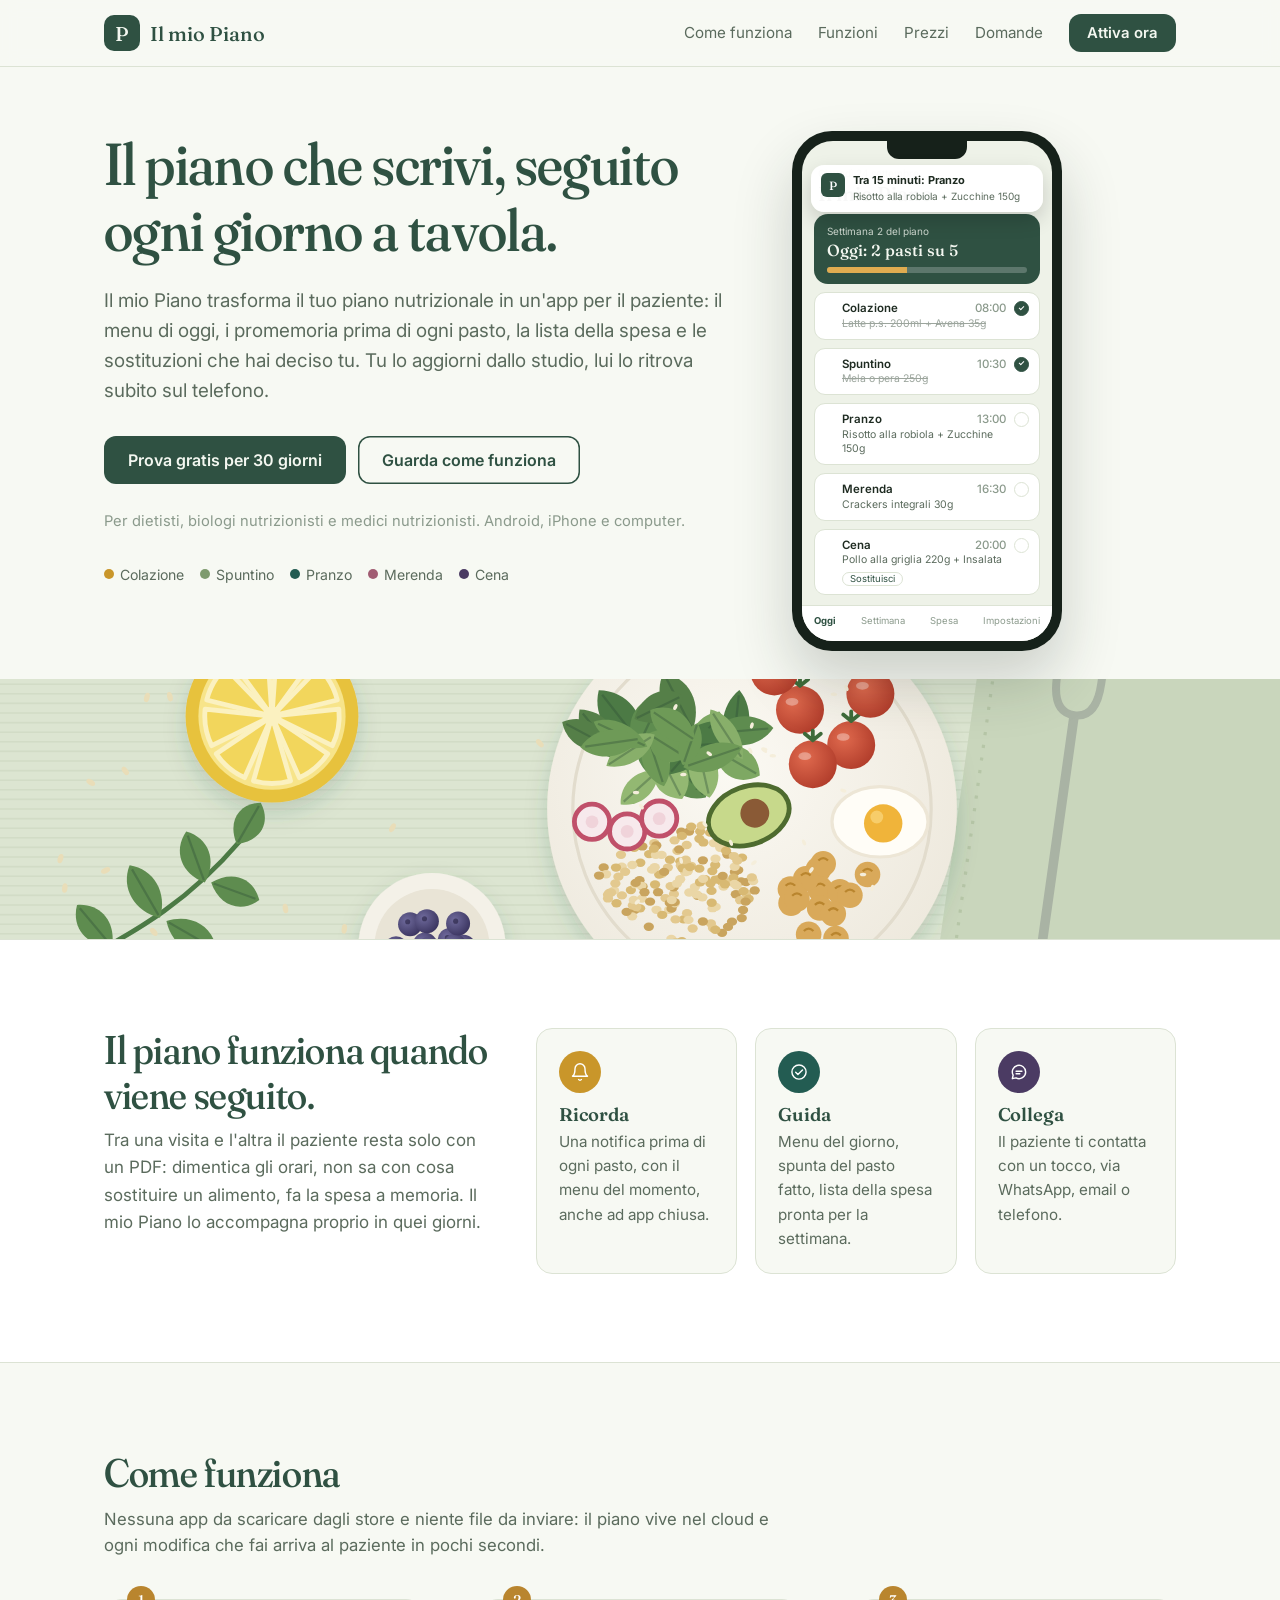
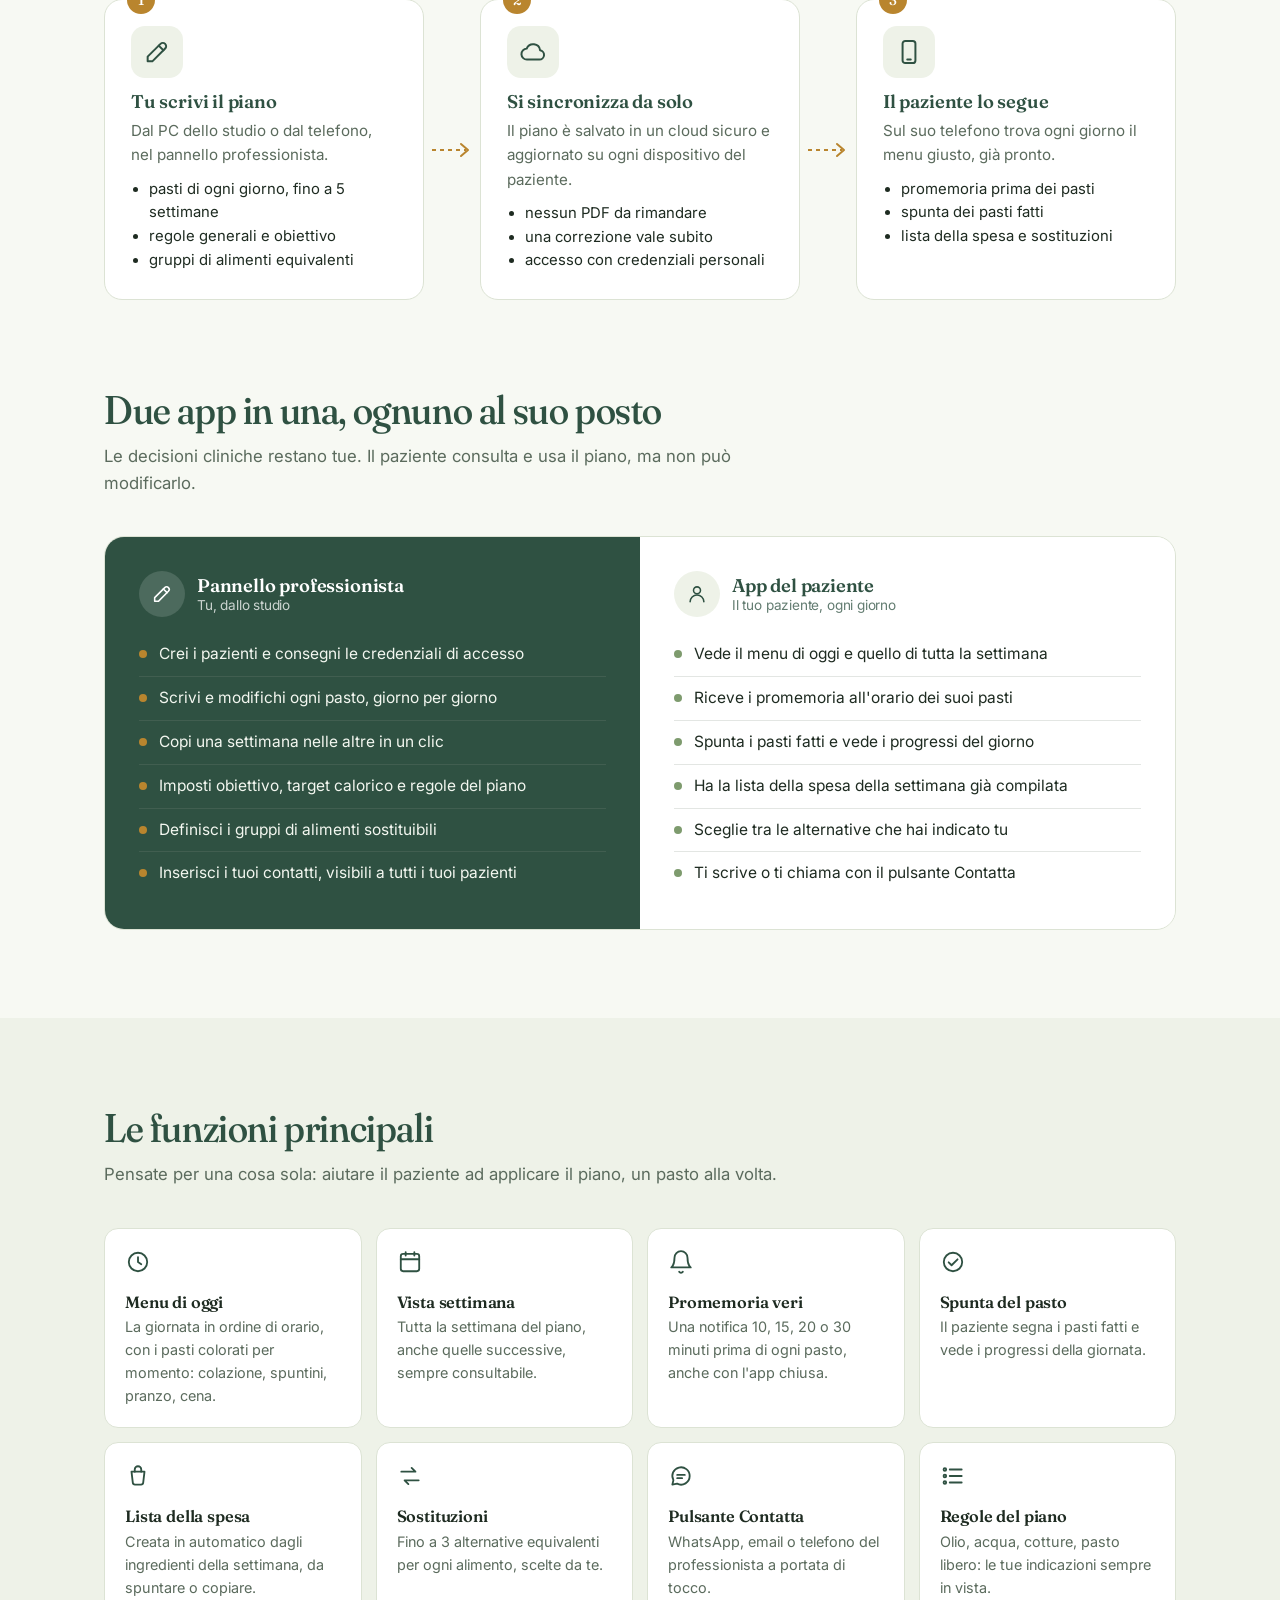
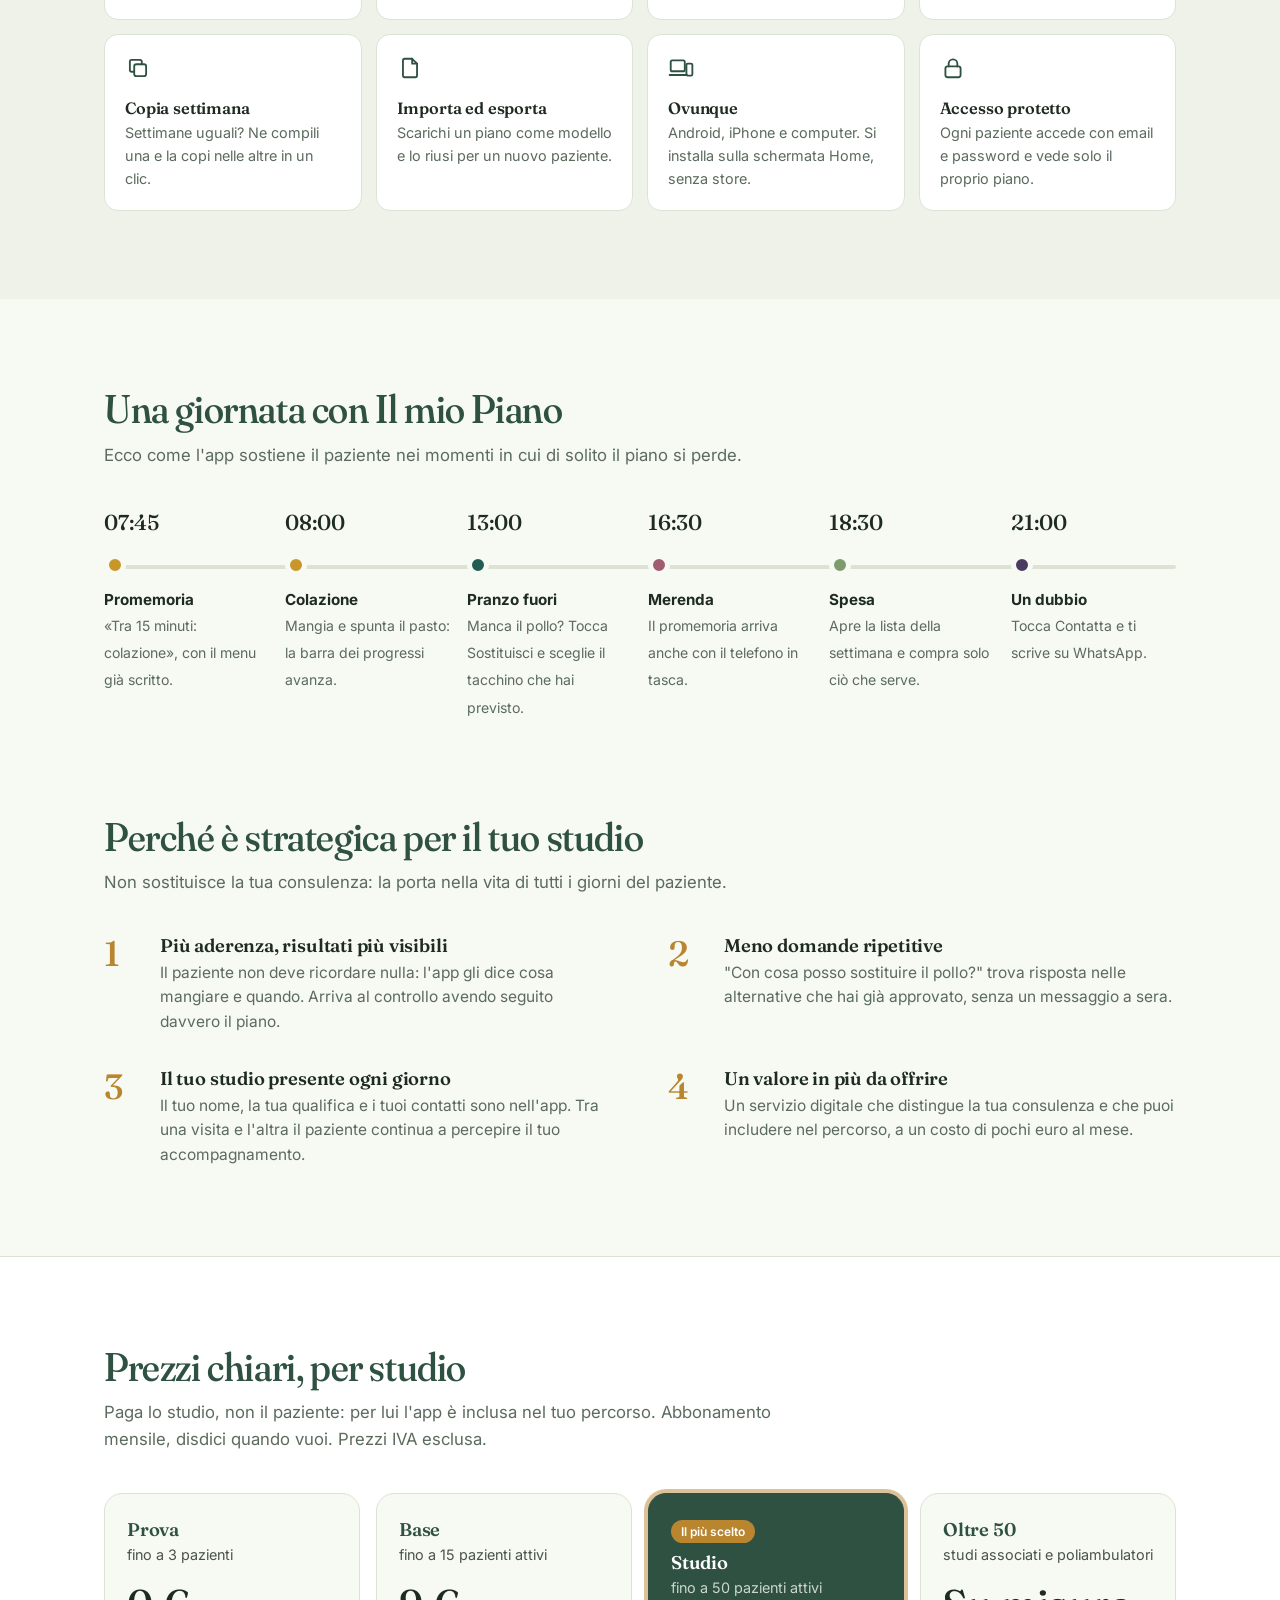
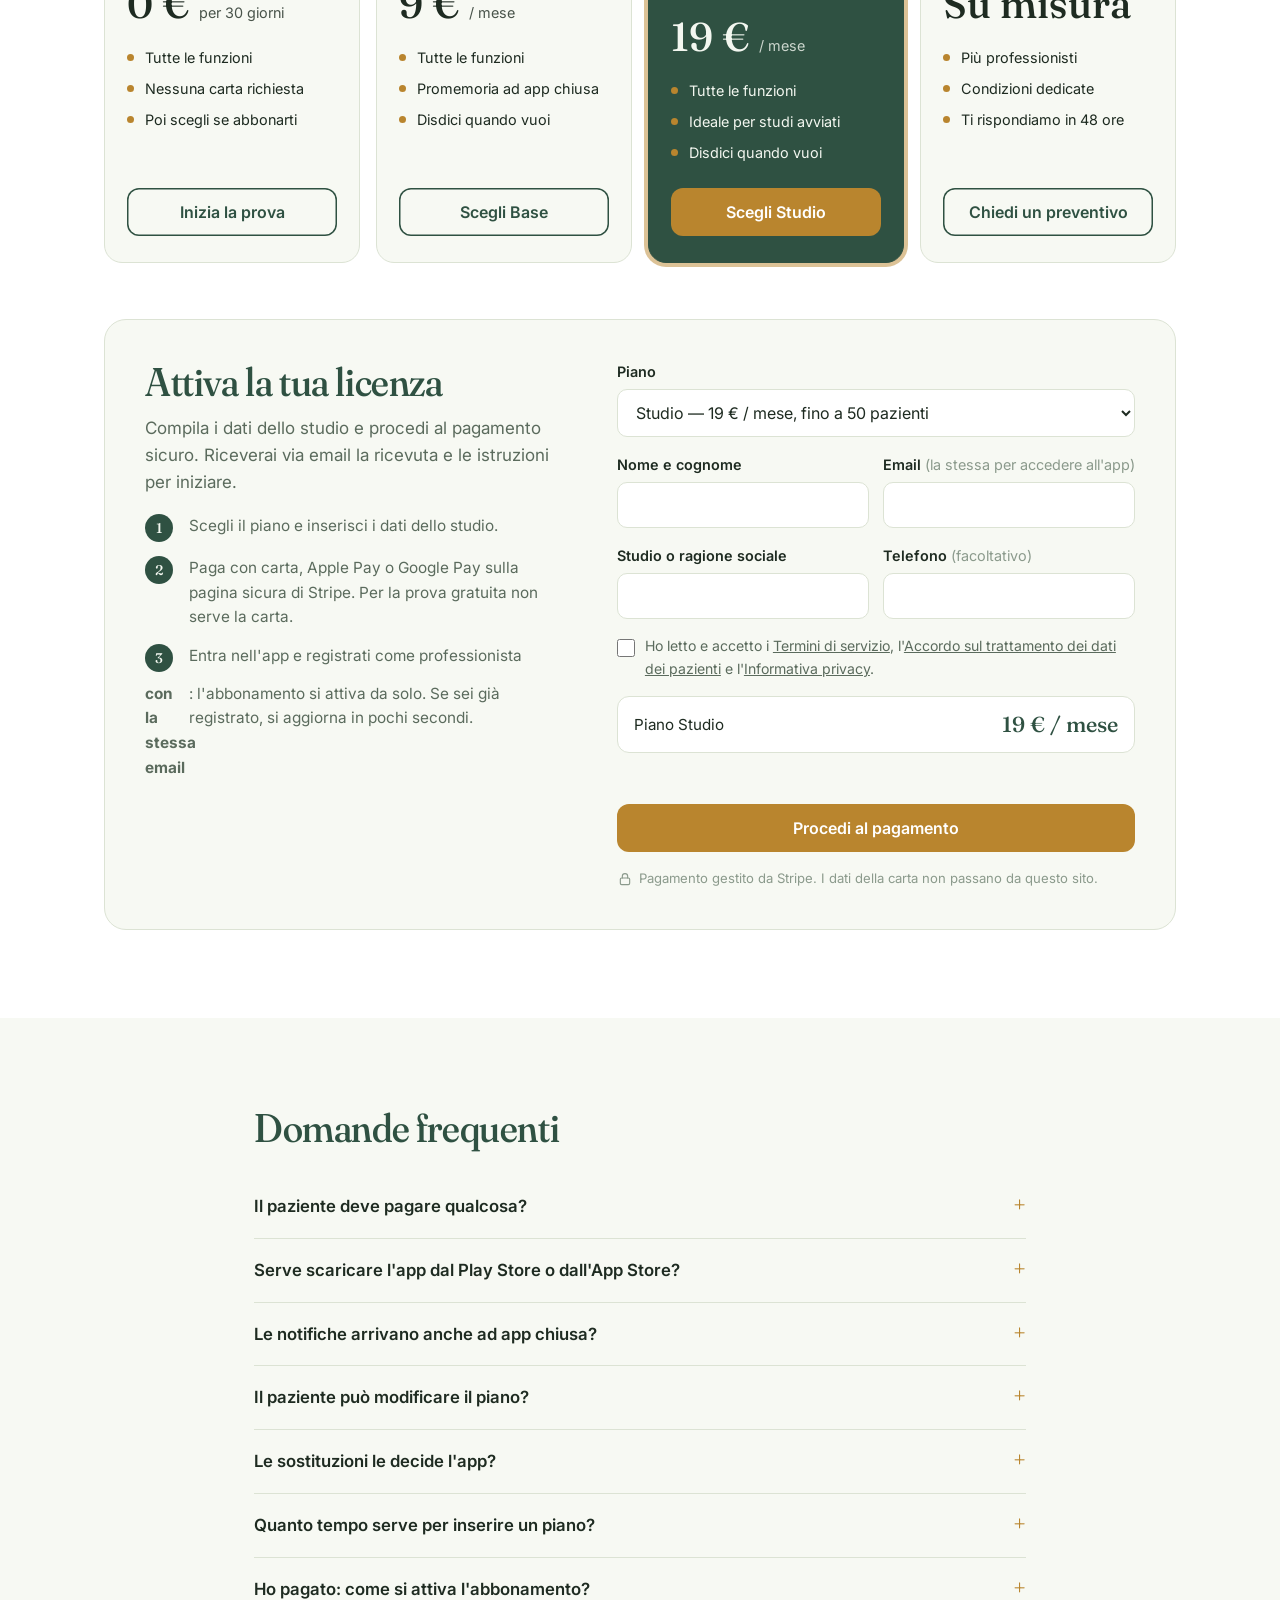
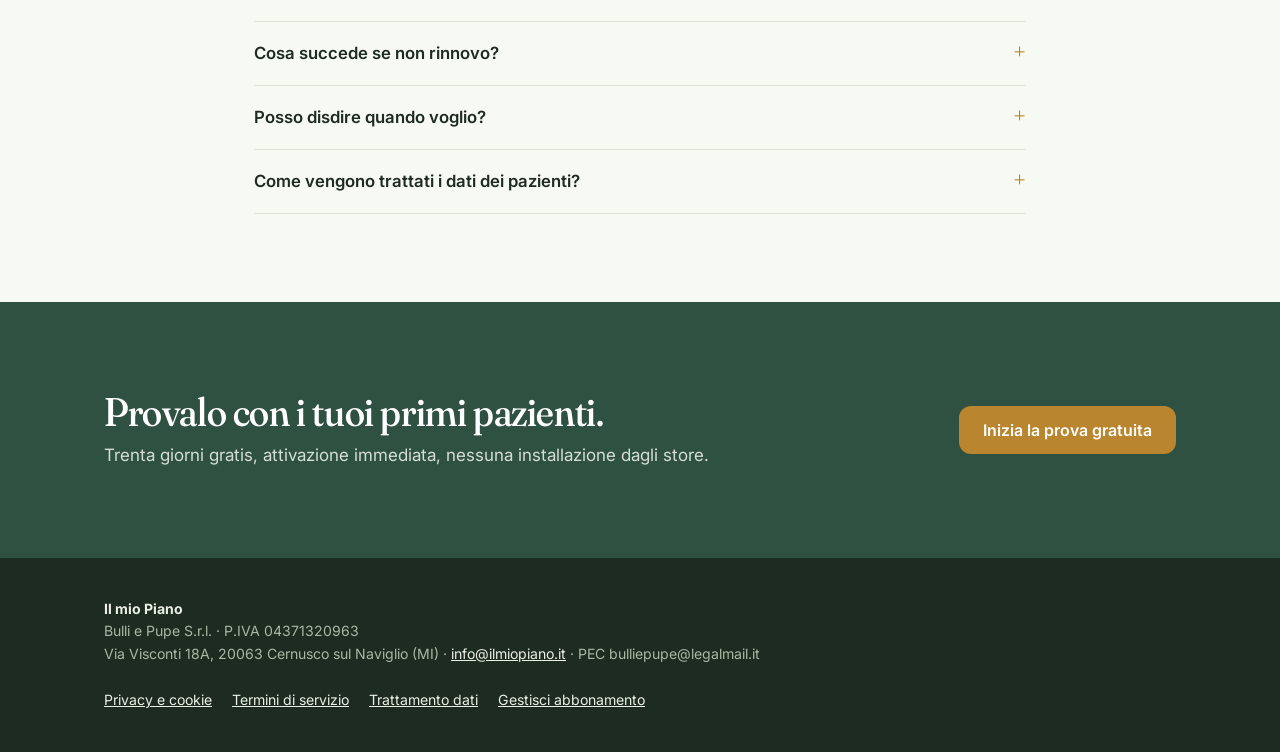
==== index.html @ 2a922eb3 "Update Stripe links for test mode" ====
<!DOCTYPE html>
<html lang="it"><head><meta charset="utf-8">
<meta name="viewport" content="width=device-width, initial-scale=1, viewport-fit=cover">
<title>Il mio Piano — l'app del piano nutrizionale per i tuoi pazienti</title>
<meta name="description" content="L'app che aiuta i pazienti a seguire il piano nutrizionale: menu del giorno, promemoria prima dei pasti, lista della spesa e sostituzioni decise dal professionista. Per dietisti e nutrizionisti.">
<meta property="og:title" content="Il mio Piano — il piano che scrivi, seguito ogni giorno">
<meta property="og:description" content="Menu del giorno, promemoria, lista della spesa e sostituzioni per i pazienti del tuo studio.">
<meta name="theme-color" content="#2F5142">
<link rel="icon" href="data:image/svg+xml,%3Csvg xmlns='http://www.w3.org/2000/svg' viewBox='0 0 32 32'%3E%3Crect width='32' height='32' rx='8' fill='%232F5142'/%3E%3Ctext x='16' y='22' text-anchor='middle' font-family='Georgia' font-size='18' fill='%23F3F7F0'%3EP%3C/text%3E%3C/svg%3E">
<style>html,body{margin:0}</style>
</head><body>
<!-- ============ INIZIO CONTENUTO (per WordPress: copia da qui fino a FINE CONTENUTO in un blocco "HTML personalizzato") ============ -->
<link rel="preconnect" href="https://fonts.googleapis.com"><link rel="preconnect" href="https://fonts.gstatic.com" crossorigin>
<link href="https://fonts.googleapis.com/css2?family=Fraunces:opsz,wght@9..144,400;9..144,500;9..144,600&family=Inter:wght@400;500;600;700&display=swap" rel="stylesheet">
<style>
#imp{--bg:#EEF2E8;--paper:#F7F9F3;--border:#DCE3D4;--ink:#1E2B21;--soft:#5B6B5D;--faint:#8B9A8C;--accent:#2F5142;--accent-ink:#F3F7F0;--gold:#B9852E;--gold-l:#E0AC50;
  --display:"Fraunces",Georgia,serif;--body:"Inter",-apple-system,"Segoe UI",sans-serif;
  font-family:var(--body);color:var(--ink);background:var(--paper);font-size:17px;line-height:1.6;-webkit-font-smoothing:antialiased}
#imp [hidden]{display:none!important}
#imp *,#imp *::before,#imp *::after{box-sizing:border-box;margin:0;padding:0}
#imp img,#imp svg{max-width:100%}
#imp a{color:inherit}
#imp :focus-visible{outline:3px solid var(--gold);outline-offset:2px;border-radius:4px}
#imp h1,#imp h2,#imp h3{font-family:var(--display);font-weight:500;color:var(--accent);line-height:1.12;letter-spacing:-.01em}
#imp h1{font-size:clamp(2.2rem,5.2vw,3.7rem);font-variation-settings:"opsz" 144,"SOFT" 50}
#imp h2{font-size:clamp(1.7rem,3.4vw,2.5rem);font-variation-settings:"opsz" 96,"SOFT" 50;margin-bottom:.6rem}
#imp h3{font-size:1.15rem;font-weight:600}
#imp .wrap{max-width:1120px;margin:0 auto;padding:0 24px}
#imp section{padding:88px 0}
#imp section,#imp #acquista{scroll-margin-top:76px}
#imp .intro{color:var(--soft);max-width:62ch;font-size:1.05rem;margin-bottom:40px}
#imp .btn{display:inline-flex;align-items:center;justify-content:center;gap:8px;font:600 1rem var(--body);padding:14px 24px;border-radius:12px;border:0;cursor:pointer;text-decoration:none;background:var(--accent);color:var(--accent-ink);transition:background .15s}
#imp .btn:hover{background:#23402f}
#imp .btn.ghost{background:transparent;color:var(--accent);box-shadow:inset 0 0 0 1.5px var(--accent)}
#imp .btn.ghost:hover{background:rgba(47,81,66,.07)}
#imp .btn.gold{background:var(--gold);color:#fff}

/* nav */
#imp .nav{position:sticky;top:0;z-index:20;background:rgba(247,249,243,.92);backdrop-filter:blur(8px);border-bottom:1px solid var(--border);padding-top:env(safe-area-inset-top,0px)}
#imp .nav .wrap{display:flex;align-items:center;justify-content:space-between;height:66px}
#imp .brand{display:flex;align-items:center;gap:10px;text-decoration:none}
#imp .mark{width:36px;height:36px;border-radius:10px;background:var(--accent);color:var(--accent-ink);display:grid;place-items:center;font:500 20px var(--display)}
#imp .brand b{font:500 1.25rem var(--display);color:var(--accent)}
#imp .nav nav{display:flex;gap:26px;align-items:center;font-size:.95rem}
#imp .nav nav a{text-decoration:none;color:var(--soft)}
#imp .nav nav a:hover{color:var(--accent)}
#imp .nav .btn{padding:10px 18px;font-size:.93rem;color:var(--accent-ink)}
@media(max-width:820px){#imp .nav nav a:not(.btn){display:none}}

/* hero */
#imp .hero{padding:64px 0 0;overflow:hidden}
#imp .hero .wrap{display:grid;grid-template-columns:1.25fr .75fr;gap:48px;align-items:start}
#imp .hero p.sub{font-size:1.18rem;color:var(--soft);margin:22px 0 30px;max-width:54ch}
#imp .hero .ctas{display:flex;gap:12px;flex-wrap:wrap}
#imp .hero .for{margin-top:26px;font-size:.92rem;color:var(--faint)}
#imp .legend{display:flex;flex-wrap:wrap;gap:16px;margin-top:30px;font-size:.88rem;color:var(--soft)}
#imp .legend i{width:10px;height:10px;border-radius:50%;display:inline-block;margin-right:6px;vertical-align:1px}
#imp .strip{margin-top:28px;position:relative;z-index:0}
#imp .hero .wrap{position:relative;z-index:1}
#imp .strip svg{width:100%;height:clamp(150px,22vw,260px);display:block}
@media(max-width:820px){#imp .hero .wrap{grid-template-columns:1fr}#imp .phone{margin:0 auto}#imp .strip{margin-top:24px}}

/* phone */
#imp .phone{width:270px;background:#16211A;border-radius:40px;padding:10px;box-shadow:0 30px 60px rgba(30,43,33,.2);position:relative;z-index:2}
#imp .scr{background:var(--bg);border-radius:31px;overflow:hidden;height:500px;position:relative;font-size:12px;line-height:1.35}
#imp .notch{width:80px;height:18px;background:#16211A;border-radius:0 0 12px 12px;margin:0 auto}
#imp .pt{padding:8px 16px 8px}#imp .pt small{display:block;color:var(--faint);font-size:10px}#imp .pt strong{font:500 20px var(--display)}
#imp .ph{margin:0 12px;background:var(--accent);color:var(--accent-ink);border-radius:14px;padding:11px 13px}
#imp .ph small{font-size:10px;opacity:.8;display:block}#imp .ph b{font:500 16px var(--display);display:block;margin:2px 0 7px}
#imp .bar{height:6px;background:rgba(255,255,255,.22);border-radius:4px;overflow:hidden}#imp .bar i{display:block;height:100%;width:40%;background:var(--gold-l)}
#imp .m{display:flex;gap:8px;margin:8px 12px 0;background:#fff;border:1px solid var(--border);border-radius:11px;padding:8px 10px}
#imp .m .dot{width:9px;height:9px;border-radius:50%;margin-top:3px;flex:none}
#imp .mb{flex:1;min-width:0}#imp .mh{display:flex;justify-content:space-between;font-weight:600;font-size:11.5px}#imp .mh span{color:var(--faint);font-weight:500}
#imp .mt{color:var(--soft);font-size:10.5px}#imp .m.done .mt{text-decoration:line-through;opacity:.6}
#imp .sost{display:inline-block;margin-top:4px;font-size:9.5px;color:var(--accent);border:1px solid var(--border);border-radius:10px;padding:0 7px}
#imp .ck{width:15px;height:15px;border-radius:50%;border:1.5px solid var(--border);flex:none;position:relative}
#imp .ck.ok{background:var(--accent);border-color:var(--accent)}
#imp .ck.ok::after{content:"";position:absolute;left:4px;top:3.5px;width:5px;height:3px;border-left:1.5px solid #fff;border-bottom:1.5px solid #fff;transform:rotate(-45deg)}
#imp .tb{position:absolute;left:0;right:0;bottom:0;background:#fff;border-top:1px solid var(--border);display:flex;justify-content:space-around;padding:9px 0 13px;font-size:9.5px;color:var(--faint)}#imp .tb b{color:var(--accent)}
#imp .notif{position:absolute;left:9px;right:9px;top:24px;z-index:3;background:rgba(255,255,255,.97);border-radius:13px;padding:8px 10px;display:flex;gap:8px;box-shadow:0 8px 20px rgba(0,0,0,.16);animation:imp-drop .7s cubic-bezier(.2,.8,.2,1) .6s both}
#imp .notif .ni{width:24px;height:24px;border-radius:6px;background:var(--accent);color:#fff;display:grid;place-items:center;font:500 12px var(--display);flex:none}
#imp .notif b{display:block;font-size:11px}#imp .notif span{font-size:10px;color:var(--soft)}
@keyframes imp-drop{from{transform:translateY(-70px);opacity:0}to{transform:none;opacity:1}}
@media(prefers-reduced-motion:reduce){#imp .notif{animation:none}}

/* pillars */
#imp .problem{background:#fff;border-top:1px solid var(--border);border-bottom:1px solid var(--border)}
#imp .problem .wrap{display:grid;grid-template-columns:1.2fr 2fr;gap:48px}
#imp .pillars{display:grid;grid-template-columns:repeat(3,1fr);gap:18px}
#imp .pill{border:1px solid var(--border);border-radius:16px;padding:22px;background:var(--paper)}
#imp .pill .ic{width:42px;height:42px;border-radius:50%;display:grid;place-items:center;color:#fff;margin-bottom:12px}
#imp .pill p{color:var(--soft);font-size:.95rem;margin-top:4px}
@media(max-width:900px){#imp .problem .wrap{grid-template-columns:1fr}#imp .pillars{grid-template-columns:1fr}}

/* flow */
#imp .flow{display:grid;grid-template-columns:1fr 56px 1fr 56px 1fr;align-items:stretch}
#imp .fc{background:#fff;border:1px solid var(--border);border-radius:18px;padding:26px;position:relative}
#imp .fc .num{position:absolute;top:-14px;left:22px;width:28px;height:28px;border-radius:50%;background:var(--gold);color:#fff;display:grid;place-items:center;font:500 14px var(--display)}
#imp .fc .big{width:52px;height:52px;border-radius:14px;background:var(--bg);color:var(--accent);display:grid;place-items:center;margin-bottom:14px}
#imp .fc p{color:var(--soft);font-size:.95rem;margin:6px 0 10px}
#imp .fc ul{padding-left:18px;font-size:.93rem}
#imp .arr{display:grid;place-items:center}
@media(max-width:900px){#imp .flow{grid-template-columns:1fr;gap:26px}#imp .arr{transform:rotate(90deg);height:20px}}

/* roles */
#imp .roles{display:grid;grid-template-columns:1fr 1fr;border-radius:20px;overflow:hidden;border:1px solid var(--border)}
#imp .role{padding:34px}
#imp .role.pro{background:var(--accent);color:var(--accent-ink)}#imp .role.pro h3{color:#fff}
#imp .role.paz{background:#fff}
#imp .rh{display:flex;gap:12px;align-items:center;margin-bottom:16px}
#imp .rh .ic{width:46px;height:46px;border-radius:50%;display:grid;place-items:center}
#imp .role.pro .ic{background:rgba(255,255,255,.14)}#imp .role.paz .ic{background:var(--bg);color:var(--accent)}
#imp .rh small{display:block;font:400 .85rem var(--body);opacity:.75}
#imp .role ul{list-style:none}
#imp .role li{padding:9px 0 9px 20px;position:relative;border-bottom:1px solid rgba(127,140,128,.22);font-size:.97rem}
#imp .role li:last-child{border-bottom:0}
#imp .role li::before{content:"";position:absolute;left:0;top:17px;width:8px;height:8px;border-radius:50%;background:var(--gold)}
#imp .role.paz li::before{background:#7E9B6E}
@media(max-width:820px){#imp .roles{grid-template-columns:1fr}}

/* features */
#imp .feats{display:grid;grid-template-columns:repeat(4,1fr);gap:14px}
#imp .ft{background:#fff;border:1px solid var(--border);border-radius:14px;padding:20px}
#imp .ft .ic{color:var(--accent);margin-bottom:10px}
#imp .ft h3{font-size:1.02rem;color:var(--ink)}#imp .ft p{font-size:.9rem;color:var(--soft);margin-top:4px}
@media(max-width:980px){#imp .feats{grid-template-columns:repeat(2,1fr)}}
@media(max-width:520px){#imp .feats{grid-template-columns:1fr}}

/* day */
#imp .daybox{overflow-x:auto;padding-bottom:6px}
#imp .day{position:relative;min-width:860px}
#imp .day .line{position:absolute;left:0;right:0;top:56px;height:4px;border-radius:3px;background:var(--border)}
#imp .day .row{display:grid;grid-template-columns:repeat(6,1fr);gap:16px;position:relative}
#imp .day .t{font:500 1.35rem var(--display);height:40px}
#imp .day .d{width:22px;height:22px;border-radius:50%;border:5px solid var(--paper);margin:5px 0 12px}
#imp .day b{display:block;font-size:.95rem}#imp .day span{font-size:.88rem;color:var(--soft)}

/* why */
#imp .why{display:grid;grid-template-columns:1fr 1fr;gap:34px 56px}
#imp .wy{display:grid;grid-template-columns:44px 1fr;gap:12px}
#imp .wy .n{font:500 2.2rem var(--display);color:var(--gold);line-height:1}
#imp .wy h3{color:var(--ink);margin-bottom:4px}#imp .wy p{color:var(--soft);font-size:.97rem}
@media(max-width:820px){#imp .why{grid-template-columns:1fr}}

/* pricing */
#imp .pricing{background:#fff;border-top:1px solid var(--border)}
#imp .plans{display:grid;grid-template-columns:repeat(4,1fr);gap:16px;margin-bottom:56px}
#imp .plan{border:1.5px solid var(--border);border-radius:18px;padding:26px 22px;display:flex;flex-direction:column;background:var(--paper);cursor:pointer;transition:border-color .15s}
#imp .plan:hover{border-color:#b8c7ad}
#imp .plan.on{border-color:var(--accent);box-shadow:0 0 0 3px rgba(47,81,66,.12)}
#imp .plan.hl{background:var(--accent);color:var(--accent-ink);border-color:var(--accent)}
#imp .plan.hl h3{color:#fff}#imp .plan.hl.on{box-shadow:0 0 0 4px rgba(185,133,46,.5)}
#imp .plan .pz{font-size:.9rem;opacity:.8;margin-top:2px}
#imp .plan .eur{font:500 2.5rem var(--display);margin:18px 0 4px;line-height:1}
#imp .plan .eur small{font:400 .9rem var(--body);opacity:.8}
#imp .plan ul{list-style:none;font-size:.9rem;margin:14px 0 20px;flex:1}
#imp .plan li{padding:4px 0 4px 18px;position:relative}
#imp .plan li::before{content:"";position:absolute;left:0;top:12px;width:7px;height:7px;border-radius:50%;background:var(--gold)}
#imp .plan .btn{width:100%}
#imp .plan.hl .btn{background:var(--gold);color:#fff}
#imp .tag{align-self:flex-start;font-size:.75rem;font-weight:600;background:var(--gold);color:#fff;border-radius:20px;padding:2px 10px;margin-bottom:10px}
@media(max-width:980px){#imp .plans{grid-template-columns:repeat(2,1fr)}}
@media(max-width:520px){#imp .plans{grid-template-columns:1fr}}

#imp .buy{display:grid;grid-template-columns:.9fr 1.1fr;gap:48px;background:var(--paper);border:1px solid var(--border);border-radius:22px;padding:40px}
#imp .buy .steps{list-style:none;counter-reset:s;margin-top:18px}
#imp .buy .steps li{counter-increment:s;display:grid;grid-template-columns:34px 1fr;gap:10px;margin-bottom:14px;color:var(--soft);font-size:.96rem}
#imp .buy .steps li::before{content:counter(s);width:28px;height:28px;border-radius:50%;background:var(--accent);color:var(--accent-ink);display:grid;place-items:center;font:500 14px var(--display)}
#imp form{display:grid;gap:16px}
#imp label.f{display:grid;gap:6px;font-size:.9rem;font-weight:600}
#imp label.f span.o{font-weight:400;color:var(--faint)}
#imp input[type=text],#imp input[type=email],#imp input[type=tel],#imp select,#imp textarea{font:400 1rem var(--body);color:var(--ink);background:#fff;border:1.5px solid var(--border);border-radius:10px;padding:12px 14px;width:100%}
#imp input:focus,#imp select:focus,#imp textarea:focus{border-color:var(--accent);outline:none;box-shadow:0 0 0 3px rgba(47,81,66,.14)}
#imp .row2{display:grid;grid-template-columns:1fr 1fr;gap:14px}
#imp .chk{display:flex;gap:10px;font-size:.88rem;color:var(--soft);align-items:flex-start}
#imp .chk input{margin-top:4px;width:18px;height:18px;accent-color:var(--accent);flex:none}
#imp .err{color:#9B3048;font-size:.9rem;min-height:1.3em}
#imp .sum{display:flex;justify-content:space-between;align-items:center;background:#fff;border:1px solid var(--border);border-radius:12px;padding:14px 16px;font-size:.95rem}
#imp .sum b{font:500 1.35rem var(--display);color:var(--accent)}
#imp .secure{font-size:.82rem;color:var(--faint);display:flex;gap:6px;align-items:center}
@media(max-width:900px){#imp .buy{grid-template-columns:1fr;padding:26px}#imp .row2{grid-template-columns:1fr}}

/* faq */
#imp details{border-bottom:1px solid var(--border);padding:18px 0}
#imp summary{cursor:pointer;font-weight:600;font-size:1.05rem;list-style:none;display:flex;justify-content:space-between;gap:16px}
#imp summary::-webkit-details-marker{display:none}
#imp summary::after{content:"+";font:400 1.5rem/1 var(--display);color:var(--gold);transition:transform .2s}
#imp details[open] summary::after{transform:rotate(45deg)}
#imp details p{color:var(--soft);margin-top:10px;max-width:75ch}
#imp .faqwrap{max-width:820px}

/* cta + footer */
#imp .cta{background:var(--accent);color:var(--accent-ink);text-align:left}
#imp .cta .wrap{display:flex;justify-content:space-between;align-items:center;gap:32px;flex-wrap:wrap}
#imp .cta h2{color:#fff;margin:0}
#imp .cta p{opacity:.85;margin-top:8px}
#imp footer{background:#1E2B21;color:#A9B7A5;font-size:.88rem;padding:40px 0 calc(40px + env(safe-area-inset-bottom,0px))}
#imp footer .wrap{display:flex;justify-content:space-between;gap:24px;flex-wrap:wrap}
#imp footer a{color:#EAEFE4}
#imp footer nav{display:flex;gap:20px;flex-wrap:wrap}
#imp .toast{position:fixed;left:50%;bottom:24px;transform:translateX(-50%);background:var(--ink);color:#fff;padding:12px 18px;border-radius:10px;font-size:.93rem;z-index:50;max-width:90vw}
</style>
<div id="imp">

<header class="nav"><div class="wrap">
  <a class="brand" href="#top"><span class="mark">P</span><b>Il mio Piano</b></a>
  <nav><a href="#come-funziona">Come funziona</a><a href="#funzioni">Funzioni</a><a href="#prezzi">Prezzi</a><a href="#faq">Domande</a><a class="btn" href="#acquista">Attiva ora</a></nav>
</div></header>

<section class="hero" id="top"><div class="wrap">
  <div>
    <h1>Il piano che scrivi, seguito ogni giorno a tavola.</h1>
    <p class="sub">Il mio Piano trasforma il tuo piano nutrizionale in un'app per il paziente: il menu di oggi, i promemoria prima di ogni pasto, la lista della spesa e le sostituzioni che hai deciso tu. Tu lo aggiorni dallo studio, lui lo ritrova subito sul telefono.</p>
    <div class="ctas"><a class="btn" href="#acquista" data-go="prova">Prova gratis per 30 giorni</a><a class="btn ghost" href="#come-funziona">Guarda come funziona</a></div>
    <p class="for">Per dietisti, biologi nutrizionisti e medici nutrizionisti. Android, iPhone e computer.</p>
    <div class="legend"><span><i style="background:#C9962A"></i>Colazione</span><span><i style="background:#7E9B6E"></i>Spuntino</span><span><i style="background:#235C52"></i>Pranzo</span><span><i style="background:#A15C72"></i>Merenda</span><span><i style="background:#4B3B63"></i>Cena</span></div>
  </div>
  <div class="phone" aria-hidden="true"><div class="scr">
      <div class="notif"><span class="ni">P</span><div><b>Tra 15 minuti: Pranzo</b><span>Risotto alla robiola + Zucchine 150g</span></div></div>
      <div class="notch"></div>
      <div class="pt"><small>Giovedì 24 settembre</small><strong>Il mio Piano</strong></div>
      <div class="ph"><small>Settimana 2 del piano</small><b>Oggi: 2 pasti su 5</b><div class="bar"><i></i></div></div>
      <div class="m done"><span class="dot" style="background:var(--m-colazione)"></span>
        <div class="mb"><div class="mh">Colazione<span>08:00</span></div><div class="mt">Latte p.s. 200ml + Avena 35g</div></div>
        <span class="ck ok"></span></div><div class="m done"><span class="dot" style="background:var(--m-spuntino1)"></span>
        <div class="mb"><div class="mh">Spuntino<span>10:30</span></div><div class="mt">Mela o pera 250g</div></div>
        <span class="ck ok"></span></div><div class="m"><span class="dot" style="background:var(--m-pranzo)"></span>
        <div class="mb"><div class="mh">Pranzo<span>13:00</span></div><div class="mt">Risotto alla robiola + Zucchine 150g</div></div>
        <span class="ck"></span></div><div class="m"><span class="dot" style="background:var(--m-spuntino2)"></span>
        <div class="mb"><div class="mh">Merenda<span>16:30</span></div><div class="mt">Crackers integrali 30g</div></div>
        <span class="ck"></span></div><div class="m"><span class="dot" style="background:var(--m-cena)"></span>
        <div class="mb"><div class="mh">Cena<span>20:00</span></div><div class="mt">Pollo alla griglia 220g + Insalata</div><span class="sost">Sostituisci</span></div>
        <span class="ck"></span></div>
      <div class="tb"><b>Oggi</b><span>Settimana</span><span>Spesa</span><span>Impostazioni</span></div>
    </div></div>
</div>
<div class="strip"><svg aria-hidden="true" xmlns="http://www.w3.org/2000/svg" viewBox="0 0 800 300" preserveAspectRatio="xMidYMid slice" role="img" aria-label="Piatto con verdure, cereali, uovo e pomodorini, limone ed erbe aromatiche" xmlns:c2pa="http://c2pa.org/manifest">
<defs>
<radialGradient id="piatto" cx="45%" cy="40%" r="65%"><stop offset="0" stop-color="#FBF9F3"/><stop offset="1" stop-color="#EDE8DC"/></radialGradient>
<radialGradient id="pom" cx="35%" cy="35%" r="70%"><stop offset="0" stop-color="#E06A4E"/><stop offset="1" stop-color="#B23E2C"/></radialGradient>
<radialGradient id="mirt" cx="35%" cy="35%" r="70%"><stop offset="0" stop-color="#6F6A9C"/><stop offset="1" stop-color="#3B3560"/></radialGradient>
<filter id="ombra" x="-20%" y="-20%" width="140%" height="140%"><feDropShadow dx="0" dy="6" stdDeviation="7" flood-color="#2F5142" flood-opacity="0.18"/></filter>
</defs>
<rect width="800" height="300" fill="#DCE5D1"/>
<line x1="0" y1="0" x2="800" y2="0" stroke="#D2DCC6" stroke-width="1"/>
<line x1="0" y1="6" x2="800" y2="6" stroke="#D2DCC6" stroke-width="1"/>
<line x1="0" y1="12" x2="800" y2="12" stroke="#D2DCC6" stroke-width="1"/>
<line x1="0" y1="18" x2="800" y2="18" stroke="#D2DCC6" stroke-width="1"/>
<line x1="0" y1="24" x2="800" y2="24" stroke="#D2DCC6" stroke-width="1"/>
<line x1="0" y1="30" x2="800" y2="30" stroke="#D2DCC6" stroke-width="1"/>
<line x1="0" y1="36" x2="800" y2="36" stroke="#D2DCC6" stroke-width="1"/>
<line x1="0" y1="42" x2="800" y2="42" stroke="#D2DCC6" stroke-width="1"/>
<line x1="0" y1="48" x2="800" y2="48" stroke="#D2DCC6" stroke-width="1"/>
<line x1="0" y1="54" x2="800" y2="54" stroke="#D2DCC6" stroke-width="1"/>
<line x1="0" y1="60" x2="800" y2="60" stroke="#D2DCC6" stroke-width="1"/>
<line x1="0" y1="66" x2="800" y2="66" stroke="#D2DCC6" stroke-width="1"/>
<line x1="0" y1="72" x2="800" y2="72" stroke="#D2DCC6" stroke-width="1"/>
<line x1="0" y1="78" x2="800" y2="78" stroke="#D2DCC6" stroke-width="1"/>
<line x1="0" y1="84" x2="800" y2="84" stroke="#D2DCC6" stroke-width="1"/>
<line x1="0" y1="90" x2="800" y2="90" stroke="#D2DCC6" stroke-width="1"/>
<line x1="0" y1="96" x2="800" y2="96" stroke="#D2DCC6" stroke-width="1"/>
<line x1="0" y1="102" x2="800" y2="102" stroke="#D2DCC6" stroke-width="1"/>
<line x1="0" y1="108" x2="800" y2="108" stroke="#D2DCC6" stroke-width="1"/>
<line x1="0" y1="114" x2="800" y2="114" stroke="#D2DCC6" stroke-width="1"/>
<line x1="0" y1="120" x2="800" y2="120" stroke="#D2DCC6" stroke-width="1"/>
<line x1="0" y1="126" x2="800" y2="126" stroke="#D2DCC6" stroke-width="1"/>
<line x1="0" y1="132" x2="800" y2="132" stroke="#D2DCC6" stroke-width="1"/>
<line x1="0" y1="138" x2="800" y2="138" stroke="#D2DCC6" stroke-width="1"/>
<line x1="0" y1="144" x2="800" y2="144" stroke="#D2DCC6" stroke-width="1"/>
<line x1="0" y1="150" x2="800" y2="150" stroke="#D2DCC6" stroke-width="1"/>
<line x1="0" y1="156" x2="800" y2="156" stroke="#D2DCC6" stroke-width="1"/>
<line x1="0" y1="162" x2="800" y2="162" stroke="#D2DCC6" stroke-width="1"/>
<line x1="0" y1="168" x2="800" y2="168" stroke="#D2DCC6" stroke-width="1"/>
<line x1="0" y1="174" x2="800" y2="174" stroke="#D2DCC6" stroke-width="1"/>
<line x1="0" y1="180" x2="800" y2="180" stroke="#D2DCC6" stroke-width="1"/>
<line x1="0" y1="186" x2="800" y2="186" stroke="#D2DCC6" stroke-width="1"/>
<line x1="0" y1="192" x2="800" y2="192" stroke="#D2DCC6" stroke-width="1"/>
<line x1="0" y1="198" x2="800" y2="198" stroke="#D2DCC6" stroke-width="1"/>
<line x1="0" y1="204" x2="800" y2="204" stroke="#D2DCC6" stroke-width="1"/>
<line x1="0" y1="210" x2="800" y2="210" stroke="#D2DCC6" stroke-width="1"/>
<line x1="0" y1="216" x2="800" y2="216" stroke="#D2DCC6" stroke-width="1"/>
<line x1="0" y1="222" x2="800" y2="222" stroke="#D2DCC6" stroke-width="1"/>
<line x1="0" y1="228" x2="800" y2="228" stroke="#D2DCC6" stroke-width="1"/>
<line x1="0" y1="234" x2="800" y2="234" stroke="#D2DCC6" stroke-width="1"/>
<line x1="0" y1="240" x2="800" y2="240" stroke="#D2DCC6" stroke-width="1"/>
<line x1="0" y1="246" x2="800" y2="246" stroke="#D2DCC6" stroke-width="1"/>
<line x1="0" y1="252" x2="800" y2="252" stroke="#D2DCC6" stroke-width="1"/>
<line x1="0" y1="258" x2="800" y2="258" stroke="#D2DCC6" stroke-width="1"/>
<line x1="0" y1="264" x2="800" y2="264" stroke="#D2DCC6" stroke-width="1"/>
<line x1="0" y1="270" x2="800" y2="270" stroke="#D2DCC6" stroke-width="1"/>
<line x1="0" y1="276" x2="800" y2="276" stroke="#D2DCC6" stroke-width="1"/>
<line x1="0" y1="282" x2="800" y2="282" stroke="#D2DCC6" stroke-width="1"/>
<line x1="0" y1="288" x2="800" y2="288" stroke="#D2DCC6" stroke-width="1"/>
<line x1="0" y1="294" x2="800" y2="294" stroke="#D2DCC6" stroke-width="1"/>
<rect x="600" y="-30" width="260" height="380" rx="6" fill="#C9D6BC" transform="rotate(8 700 150)"/>
<rect x="600" y="-30" width="260" height="380" rx="6" fill="none" stroke="#B6C6A7" stroke-width="2" stroke-dasharray="2 6" transform="rotate(8 700 150) translate(10 0)"/>
<g filter="url(#ombra)"><circle cx="470" cy="150" r="128" fill="url(#piatto)"/></g>
<circle cx="470" cy="150" r="112" fill="none" stroke="#E2DCCD" stroke-width="2"/>
<g transform="translate(419.7 119.0) rotate(48)"><path d="M0 0 C 9.6 -14, 24.0 -14, 32 0 C 24.0 14, 9.6 14, 0 0 Z" fill="#5E8C4F"/><path d="M1.6 0 L 29.44 0" stroke="#2B4A36" stroke-opacity="0.35" stroke-width="1.4" fill="none"/></g>
<g transform="translate(419.1 115.7) rotate(222)"><path d="M0 0 C 9.299999999999999 -10, 23.25 -10, 31 0 C 23.25 10, 9.299999999999999 10, 0 0 Z" fill="#7EA863"/><path d="M1.55 0 L 28.52 0" stroke="#2B4A36" stroke-opacity="0.35" stroke-width="1.4" fill="none"/></g>
<g transform="translate(412.3 116.1) rotate(63)"><path d="M0 0 C 9.299999999999999 -14, 23.25 -14, 31 0 C 23.25 14, 9.299999999999999 14, 0 0 Z" fill="#93B872"/><path d="M1.55 0 L 28.52 0" stroke="#2B4A36" stroke-opacity="0.35" stroke-width="1.4" fill="none"/></g>
<g transform="translate(450.4 102.5) rotate(113)"><path d="M0 0 C 12.6 -10, 31.5 -10, 42 0 C 31.5 10, 12.6 10, 0 0 Z" fill="#5E8C4F"/><path d="M2.1 0 L 38.64 0" stroke="#2B4A36" stroke-opacity="0.35" stroke-width="1.4" fill="none"/></g>
<g transform="translate(457.6 118.4) rotate(276)"><path d="M0 0 C 12.9 -11, 32.25 -11, 43 0 C 32.25 11, 12.9 11, 0 0 Z" fill="#4C7A45"/><path d="M2.15 0 L 39.56 0" stroke="#2B4A36" stroke-opacity="0.35" stroke-width="1.4" fill="none"/></g>
<g transform="translate(437.3 119.7) rotate(292)"><path d="M0 0 C 9.9 -14, 24.75 -14, 33 0 C 24.75 14, 9.9 14, 0 0 Z" fill="#7EA863"/><path d="M1.6500000000000001 0 L 30.360000000000003 0" stroke="#2B4A36" stroke-opacity="0.35" stroke-width="1.4" fill="none"/></g>
<g transform="translate(413.0 97.7) rotate(105)"><path d="M0 0 C 9.299999999999999 -14, 23.25 -14, 31 0 C 23.25 14, 9.299999999999999 14, 0 0 Z" fill="#5E8C4F"/><path d="M1.55 0 L 28.52 0" stroke="#2B4A36" stroke-opacity="0.35" stroke-width="1.4" fill="none"/></g>
<g transform="translate(401.3 110.5) rotate(232)"><path d="M0 0 C 13.2 -14, 33.0 -14, 44 0 C 33.0 14, 13.2 14, 0 0 Z" fill="#4C7A45"/><path d="M2.2 0 L 40.480000000000004 0" stroke="#2B4A36" stroke-opacity="0.35" stroke-width="1.4" fill="none"/></g>
<g transform="translate(415.4 119.7) rotate(294)"><path d="M0 0 C 11.1 -10, 27.75 -10, 37 0 C 27.75 10, 11.1 10, 0 0 Z" fill="#7EA863"/><path d="M1.85 0 L 34.04 0" stroke="#2B4A36" stroke-opacity="0.35" stroke-width="1.4" fill="none"/></g>
<g transform="translate(418.0 128.4) rotate(311)"><path d="M0 0 C 13.2 -12, 33.0 -12, 44 0 C 33.0 12, 13.2 12, 0 0 Z" fill="#4C7A45"/><path d="M2.2 0 L 40.480000000000004 0" stroke="#2B4A36" stroke-opacity="0.35" stroke-width="1.4" fill="none"/></g>
<g transform="translate(435.6 108.9) rotate(77)"><path d="M0 0 C 10.5 -12, 26.25 -12, 35 0 C 26.25 12, 10.5 12, 0 0 Z" fill="#93B872"/><path d="M1.75 0 L 32.2 0" stroke="#2B4A36" stroke-opacity="0.35" stroke-width="1.4" fill="none"/></g>
<g transform="translate(443.5 102.9) rotate(355)"><path d="M0 0 C 12.0 -12, 30.0 -12, 40 0 C 30.0 12, 12.0 12, 0 0 Z" fill="#5E8C4F"/><path d="M2.0 0 L 36.800000000000004 0" stroke="#2B4A36" stroke-opacity="0.35" stroke-width="1.4" fill="none"/></g>
<g transform="translate(411.7 125.7) rotate(138)"><path d="M0 0 C 9.6 -10, 24.0 -10, 32 0 C 24.0 10, 9.6 10, 0 0 Z" fill="#93B872"/><path d="M1.6 0 L 29.44 0" stroke="#2B4A36" stroke-opacity="0.35" stroke-width="1.4" fill="none"/></g>
<g transform="translate(397.4 113.9) rotate(295)"><path d="M0 0 C 11.7 -15, 29.25 -15, 39 0 C 29.25 15, 11.7 15, 0 0 Z" fill="#5E8C4F"/><path d="M1.9500000000000002 0 L 35.88 0" stroke="#2B4A36" stroke-opacity="0.35" stroke-width="1.4" fill="none"/></g>
<g transform="translate(457.9 108.8) rotate(177)"><path d="M0 0 C 12.6 -15, 31.5 -15, 42 0 C 31.5 15, 12.6 15, 0 0 Z" fill="#4C7A45"/><path d="M2.1 0 L 38.64 0" stroke="#2B4A36" stroke-opacity="0.35" stroke-width="1.4" fill="none"/></g>
<g transform="translate(446.3 112.6) rotate(30)"><path d="M0 0 C 9.9 -13, 24.75 -13, 33 0 C 24.75 13, 9.9 13, 0 0 Z" fill="#7EA863"/><path d="M1.6500000000000001 0 L 30.360000000000003 0" stroke="#2B4A36" stroke-opacity="0.35" stroke-width="1.4" fill="none"/></g>
<ellipse cx="427.3" cy="219.0" rx="3.2" ry="2.6" fill="#D8B973"/>
<ellipse cx="401.6" cy="198.4" rx="3.2" ry="2.6" fill="#C9A45E"/>
<ellipse cx="377.3" cy="186.5" rx="3.2" ry="2.6" fill="#C9A45E"/>
<ellipse cx="439.3" cy="182.1" rx="3.2" ry="2.6" fill="#C9A45E"/>
<ellipse cx="463.2" cy="195.2" rx="3.2" ry="2.6" fill="#C9A45E"/>
<ellipse cx="440.7" cy="193.9" rx="3.2" ry="2.6" fill="#D8B973"/>
<ellipse cx="445.6" cy="224.4" rx="3.2" ry="2.6" fill="#E3C98F"/>
<ellipse cx="383.8" cy="200.9" rx="3.2" ry="2.6" fill="#EAD6A6"/>
<ellipse cx="418.2" cy="213.0" rx="3.2" ry="2.6" fill="#EAD6A6"/>
<ellipse cx="400.2" cy="183.6" rx="3.2" ry="2.6" fill="#D8B973"/>
<ellipse cx="408.9" cy="171.3" rx="3.2" ry="2.6" fill="#E3C98F"/>
<ellipse cx="461.4" cy="188.2" rx="3.2" ry="2.6" fill="#C9A45E"/>
<ellipse cx="396.8" cy="213.0" rx="3.2" ry="2.6" fill="#C9A45E"/>
<ellipse cx="413.7" cy="190.5" rx="3.2" ry="2.6" fill="#E3C98F"/>
<ellipse cx="455.0" cy="195.4" rx="3.2" ry="2.6" fill="#E3C98F"/>
<ellipse cx="415.9" cy="205.7" rx="3.2" ry="2.6" fill="#E3C98F"/>
<ellipse cx="388.6" cy="186.1" rx="3.2" ry="2.6" fill="#EAD6A6"/>
<ellipse cx="412.0" cy="191.0" rx="3.2" ry="2.6" fill="#D8B973"/>
<ellipse cx="407.5" cy="187.9" rx="3.2" ry="2.6" fill="#EAD6A6"/>
<ellipse cx="459.3" cy="189.4" rx="3.2" ry="2.6" fill="#C9A45E"/>
<ellipse cx="455.0" cy="223.7" rx="3.2" ry="2.6" fill="#C9A45E"/>
<ellipse cx="394.3" cy="200.7" rx="3.2" ry="2.6" fill="#D8B973"/>
<ellipse cx="445.4" cy="212.0" rx="3.2" ry="2.6" fill="#EAD6A6"/>
<ellipse cx="380.8" cy="202.5" rx="3.2" ry="2.6" fill="#E3C98F"/>
<ellipse cx="435.5" cy="235.5" rx="3.2" ry="2.6" fill="#EAD6A6"/>
<ellipse cx="444.3" cy="221.5" rx="3.2" ry="2.6" fill="#E3C98F"/>
<ellipse cx="423.4" cy="176.2" rx="3.2" ry="2.6" fill="#E3C98F"/>
<ellipse cx="413.5" cy="178.7" rx="3.2" ry="2.6" fill="#EAD6A6"/>
<ellipse cx="447.0" cy="185.0" rx="3.2" ry="2.6" fill="#D8B973"/>
<ellipse cx="378.8" cy="190.8" rx="3.2" ry="2.6" fill="#EAD6A6"/>
<ellipse cx="396.4" cy="174.3" rx="3.2" ry="2.6" fill="#D8B973"/>
<ellipse cx="437.6" cy="164.0" rx="3.2" ry="2.6" fill="#D8B973"/>
<ellipse cx="432.9" cy="224.7" rx="3.2" ry="2.6" fill="#E3C98F"/>
<ellipse cx="466.3" cy="195.7" rx="3.2" ry="2.6" fill="#C9A45E"/>
<ellipse cx="419.6" cy="231.2" rx="3.2" ry="2.6" fill="#EAD6A6"/>
<ellipse cx="470.7" cy="195.1" rx="3.2" ry="2.6" fill="#EAD6A6"/>
<ellipse cx="436.0" cy="204.2" rx="3.2" ry="2.6" fill="#C9A45E"/>
<ellipse cx="429.4" cy="215.1" rx="3.2" ry="2.6" fill="#E3C98F"/>
<ellipse cx="381.9" cy="202.2" rx="3.2" ry="2.6" fill="#E3C98F"/>
<ellipse cx="430.8" cy="186.1" rx="3.2" ry="2.6" fill="#C9A45E"/>
<ellipse cx="430.7" cy="164.1" rx="3.2" ry="2.6" fill="#C9A45E"/>
<ellipse cx="447.2" cy="181.1" rx="3.2" ry="2.6" fill="#EAD6A6"/>
<ellipse cx="463.6" cy="218.2" rx="3.2" ry="2.6" fill="#C9A45E"/>
<ellipse cx="380.0" cy="205.9" rx="3.2" ry="2.6" fill="#E3C98F"/>
<ellipse cx="418.7" cy="181.7" rx="3.2" ry="2.6" fill="#D8B973"/>
<ellipse cx="459.9" cy="203.3" rx="3.2" ry="2.6" fill="#C9A45E"/>
<ellipse cx="428.6" cy="183.7" rx="3.2" ry="2.6" fill="#C9A45E"/>
<ellipse cx="405.7" cy="178.2" rx="3.2" ry="2.6" fill="#D8B973"/>
<ellipse cx="466.3" cy="202.8" rx="3.2" ry="2.6" fill="#E3C98F"/>
<ellipse cx="374.4" cy="191.6" rx="3.2" ry="2.6" fill="#C9A45E"/>
<ellipse cx="444.0" cy="196.5" rx="3.2" ry="2.6" fill="#D8B973"/>
<ellipse cx="444.7" cy="201.2" rx="3.2" ry="2.6" fill="#D8B973"/>
<ellipse cx="424.5" cy="175.2" rx="3.2" ry="2.6" fill="#C9A45E"/>
<ellipse cx="428.2" cy="189.5" rx="3.2" ry="2.6" fill="#EAD6A6"/>
<ellipse cx="454.6" cy="178.5" rx="3.2" ry="2.6" fill="#C9A45E"/>
<ellipse cx="443.8" cy="164.8" rx="3.2" ry="2.6" fill="#D8B973"/>
<ellipse cx="386.5" cy="192.3" rx="3.2" ry="2.6" fill="#E3C98F"/>
<ellipse cx="452.7" cy="172.7" rx="3.2" ry="2.6" fill="#E3C98F"/>
<ellipse cx="425.2" cy="182.7" rx="3.2" ry="2.6" fill="#D8B973"/>
<ellipse cx="380.0" cy="203.6" rx="3.2" ry="2.6" fill="#E3C98F"/>
<ellipse cx="405.5" cy="223.6" rx="3.2" ry="2.6" fill="#C9A45E"/>
<ellipse cx="425.5" cy="185.3" rx="3.2" ry="2.6" fill="#E3C98F"/>
<ellipse cx="422.2" cy="219.0" rx="3.2" ry="2.6" fill="#E3C98F"/>
<ellipse cx="384.6" cy="196.5" rx="3.2" ry="2.6" fill="#E3C98F"/>
<ellipse cx="385.3" cy="208.9" rx="3.2" ry="2.6" fill="#D8B973"/>
<ellipse cx="410.2" cy="172.8" rx="3.2" ry="2.6" fill="#C9A45E"/>
<ellipse cx="397.1" cy="197.0" rx="3.2" ry="2.6" fill="#EAD6A6"/>
<ellipse cx="463.8" cy="180.4" rx="3.2" ry="2.6" fill="#D8B973"/>
<ellipse cx="431.9" cy="185.5" rx="3.2" ry="2.6" fill="#E3C98F"/>
<ellipse cx="400.1" cy="212.1" rx="3.2" ry="2.6" fill="#D8B973"/>
<ellipse cx="401.2" cy="206.0" rx="3.2" ry="2.6" fill="#EAD6A6"/>
<ellipse cx="432.0" cy="161.0" rx="3.2" ry="2.6" fill="#D8B973"/>
<ellipse cx="459.2" cy="186.1" rx="3.2" ry="2.6" fill="#EAD6A6"/>
<ellipse cx="451.3" cy="227.4" rx="3.2" ry="2.6" fill="#C9A45E"/>
<ellipse cx="431.3" cy="236.3" rx="3.2" ry="2.6" fill="#C9A45E"/>
<ellipse cx="437.1" cy="187.3" rx="3.2" ry="2.6" fill="#D8B973"/>
<ellipse cx="439.3" cy="220.3" rx="3.2" ry="2.6" fill="#C9A45E"/>
<ellipse cx="410.3" cy="213.0" rx="3.2" ry="2.6" fill="#EAD6A6"/>
<ellipse cx="447.3" cy="211.2" rx="3.2" ry="2.6" fill="#EAD6A6"/>
<ellipse cx="390.7" cy="189.2" rx="3.2" ry="2.6" fill="#E3C98F"/>
<ellipse cx="395.1" cy="217.1" rx="3.2" ry="2.6" fill="#EAD6A6"/>
<ellipse cx="409.4" cy="197.2" rx="3.2" ry="2.6" fill="#D8B973"/>
<ellipse cx="437.9" cy="195.7" rx="3.2" ry="2.6" fill="#EAD6A6"/>
<ellipse cx="415.5" cy="235.7" rx="3.2" ry="2.6" fill="#D8B973"/>
<ellipse cx="419.7" cy="212.3" rx="3.2" ry="2.6" fill="#C9A45E"/>
<ellipse cx="446.1" cy="171.3" rx="3.2" ry="2.6" fill="#EAD6A6"/>
<ellipse cx="391.6" cy="214.3" rx="3.2" ry="2.6" fill="#C9A45E"/>
<ellipse cx="417.4" cy="186.6" rx="3.2" ry="2.6" fill="#E3C98F"/>
<ellipse cx="428.6" cy="181.7" rx="3.2" ry="2.6" fill="#E3C98F"/>
<ellipse cx="421.2" cy="203.2" rx="3.2" ry="2.6" fill="#E3C98F"/>
<ellipse cx="426.6" cy="187.0" rx="3.2" ry="2.6" fill="#D8B973"/>
<ellipse cx="464.4" cy="213.1" rx="3.2" ry="2.6" fill="#C9A45E"/>
<ellipse cx="471.7" cy="200.9" rx="3.2" ry="2.6" fill="#C9A45E"/>
<ellipse cx="445.2" cy="188.8" rx="3.2" ry="2.6" fill="#D8B973"/>
<ellipse cx="462.6" cy="207.0" rx="3.2" ry="2.6" fill="#E3C98F"/>
<ellipse cx="447.1" cy="194.1" rx="3.2" ry="2.6" fill="#D8B973"/>
<ellipse cx="430.3" cy="219.3" rx="3.2" ry="2.6" fill="#EAD6A6"/>
<ellipse cx="399.7" cy="194.5" rx="3.2" ry="2.6" fill="#C9A45E"/>
<ellipse cx="400.9" cy="198.0" rx="3.2" ry="2.6" fill="#EAD6A6"/>
<ellipse cx="438.5" cy="160.4" rx="3.2" ry="2.6" fill="#E3C98F"/>
<ellipse cx="464.6" cy="201.3" rx="3.2" ry="2.6" fill="#D8B973"/>
<ellipse cx="397.3" cy="196.2" rx="3.2" ry="2.6" fill="#C9A45E"/>
<ellipse cx="457.5" cy="220.4" rx="3.2" ry="2.6" fill="#C9A45E"/>
<ellipse cx="401.5" cy="173.4" rx="3.2" ry="2.6" fill="#C9A45E"/>
<ellipse cx="449.3" cy="193.9" rx="3.2" ry="2.6" fill="#D8B973"/>
<ellipse cx="451.1" cy="195.4" rx="3.2" ry="2.6" fill="#D8B973"/>
<ellipse cx="397.7" cy="211.3" rx="3.2" ry="2.6" fill="#E3C98F"/>
<ellipse cx="425.1" cy="193.9" rx="3.2" ry="2.6" fill="#EAD6A6"/>
<ellipse cx="411.3" cy="202.0" rx="3.2" ry="2.6" fill="#C9A45E"/>
<ellipse cx="450.1" cy="174.2" rx="3.2" ry="2.6" fill="#EAD6A6"/>
<ellipse cx="388.1" cy="178.6" rx="3.2" ry="2.6" fill="#E3C98F"/>
<ellipse cx="402.8" cy="202.0" rx="3.2" ry="2.6" fill="#C9A45E"/>
<ellipse cx="452.2" cy="198.5" rx="3.2" ry="2.6" fill="#EAD6A6"/>
<ellipse cx="458.4" cy="192.9" rx="3.2" ry="2.6" fill="#D8B973"/>
<ellipse cx="467.9" cy="206.1" rx="3.2" ry="2.6" fill="#D8B973"/>
<ellipse cx="421.0" cy="199.0" rx="3.2" ry="2.6" fill="#C9A45E"/>
<ellipse cx="444.8" cy="208.6" rx="3.2" ry="2.6" fill="#D8B973"/>
<ellipse cx="422.5" cy="233.2" rx="3.2" ry="2.6" fill="#E3C98F"/>
<ellipse cx="420.7" cy="209.9" rx="3.2" ry="2.6" fill="#C9A45E"/>
<ellipse cx="395.2" cy="185.0" rx="3.2" ry="2.6" fill="#EAD6A6"/>
<ellipse cx="413.9" cy="216.2" rx="3.2" ry="2.6" fill="#D8B973"/>
<ellipse cx="398.8" cy="169.7" rx="3.2" ry="2.6" fill="#C9A45E"/>
<ellipse cx="425.8" cy="164.2" rx="3.2" ry="2.6" fill="#C9A45E"/>
<ellipse cx="447.1" cy="225.5" rx="3.2" ry="2.6" fill="#D8B973"/>
<ellipse cx="466.0" cy="207.9" rx="3.2" ry="2.6" fill="#C9A45E"/>
<ellipse cx="417.4" cy="162.1" rx="3.2" ry="2.6" fill="#D8B973"/>
<ellipse cx="458.6" cy="179.4" rx="3.2" ry="2.6" fill="#E3C98F"/>
<ellipse cx="439.6" cy="170.9" rx="3.2" ry="2.6" fill="#D8B973"/>
<ellipse cx="430.8" cy="202.2" rx="3.2" ry="2.6" fill="#EAD6A6"/>
<ellipse cx="451.7" cy="191.8" rx="3.2" ry="2.6" fill="#C9A45E"/>
<ellipse cx="385.0" cy="186.6" rx="3.2" ry="2.6" fill="#D8B973"/>
<ellipse cx="419.1" cy="198.2" rx="3.2" ry="2.6" fill="#E3C98F"/>
<ellipse cx="421.6" cy="169.6" rx="3.2" ry="2.6" fill="#E3C98F"/>
<ellipse cx="415.1" cy="189.3" rx="3.2" ry="2.6" fill="#C9A45E"/>
<ellipse cx="421.8" cy="208.9" rx="3.2" ry="2.6" fill="#EAD6A6"/>
<ellipse cx="426.2" cy="232.6" rx="3.2" ry="2.6" fill="#D8B973"/>
<ellipse cx="418.8" cy="158.6" rx="3.2" ry="2.6" fill="#C9A45E"/>
<ellipse cx="429.8" cy="188.9" rx="3.2" ry="2.6" fill="#EAD6A6"/>
<ellipse cx="426.2" cy="166.8" rx="3.2" ry="2.6" fill="#D8B973"/>
<ellipse cx="439.0" cy="205.2" rx="3.2" ry="2.6" fill="#EAD6A6"/>
<ellipse cx="397.9" cy="170.9" rx="3.2" ry="2.6" fill="#D8B973"/>
<ellipse cx="434.3" cy="198.8" rx="3.2" ry="2.6" fill="#EAD6A6"/>
<ellipse cx="437.5" cy="195.8" rx="3.2" ry="2.6" fill="#D8B973"/>
<ellipse cx="409.9" cy="178.7" rx="3.2" ry="2.6" fill="#EAD6A6"/>
<ellipse cx="388.7" cy="204.0" rx="3.2" ry="2.6" fill="#E3C98F"/>
<ellipse cx="459.0" cy="196.8" rx="3.2" ry="2.6" fill="#EAD6A6"/>
<ellipse cx="469.9" cy="192.7" rx="3.2" ry="2.6" fill="#E3C98F"/>
<ellipse cx="418.6" cy="208.7" rx="3.2" ry="2.6" fill="#C9A45E"/>
<ellipse cx="453.1" cy="197.1" rx="3.2" ry="2.6" fill="#D8B973"/>
<ellipse cx="435.4" cy="203.4" rx="3.2" ry="2.6" fill="#EAD6A6"/>
<ellipse cx="439.4" cy="193.7" rx="3.2" ry="2.6" fill="#EAD6A6"/>
<ellipse cx="453.8" cy="176.1" rx="3.2" ry="2.6" fill="#D8B973"/>
<ellipse cx="406.3" cy="207.9" rx="3.2" ry="2.6" fill="#C9A45E"/>
<ellipse cx="408.7" cy="174.8" rx="3.2" ry="2.6" fill="#D8B973"/>
<ellipse cx="395.5" cy="210.3" rx="3.2" ry="2.6" fill="#E3C98F"/>
<ellipse cx="423.1" cy="196.6" rx="3.2" ry="2.6" fill="#EAD6A6"/>
<ellipse cx="431.2" cy="186.3" rx="3.2" ry="2.6" fill="#D8B973"/>
<ellipse cx="411.1" cy="161.0" rx="3.2" ry="2.6" fill="#EAD6A6"/>
<ellipse cx="421.7" cy="208.2" rx="3.2" ry="2.6" fill="#C9A45E"/>
<ellipse cx="460.4" cy="197.8" rx="3.2" ry="2.6" fill="#EAD6A6"/>
<ellipse cx="460.8" cy="182.3" rx="3.2" ry="2.6" fill="#E3C98F"/>
<ellipse cx="419.8" cy="206.9" rx="3.2" ry="2.6" fill="#EAD6A6"/>
<ellipse cx="409.2" cy="186.4" rx="3.2" ry="2.6" fill="#EAD6A6"/>
<ellipse cx="396.1" cy="206.8" rx="3.2" ry="2.6" fill="#EAD6A6"/>
<ellipse cx="429.2" cy="172.5" rx="3.2" ry="2.6" fill="#E3C98F"/>
<ellipse cx="437.1" cy="168.6" rx="3.2" ry="2.6" fill="#D8B973"/>
<circle cx="512.6" cy="200.1" r="8" fill="#D9A95A"/><path d="M509.6 198.1 q3 -3 6 0" stroke="#B9852E" stroke-width="1.4" fill="none"/>
<circle cx="511.5" cy="187.8" r="8" fill="#D9A95A"/><path d="M508.5 185.8 q3 -3 6 0" stroke="#B9852E" stroke-width="1.4" fill="none"/>
<circle cx="514.5" cy="184.2" r="8" fill="#D9A95A"/><path d="M511.5 182.2 q3 -3 6 0" stroke="#B9852E" stroke-width="1.4" fill="none"/>
<circle cx="512.3" cy="211.9" r="8" fill="#D9A95A"/><path d="M509.3 209.9 q3 -3 6 0" stroke="#B9852E" stroke-width="1.4" fill="none"/>
<circle cx="524.9" cy="201.7" r="8" fill="#D9A95A"/><path d="M521.9 199.7 q3 -3 6 0" stroke="#B9852E" stroke-width="1.4" fill="none"/>
<circle cx="494.4" cy="208.8" r="8" fill="#D9A95A"/><path d="M491.4 206.8 q3 -3 6 0" stroke="#B9852E" stroke-width="1.4" fill="none"/>
<circle cx="505.4" cy="228.3" r="8" fill="#D9A95A"/><path d="M502.4 226.3 q3 -3 6 0" stroke="#B9852E" stroke-width="1.4" fill="none"/>
<circle cx="531.2" cy="203.9" r="8" fill="#D9A95A"/><path d="M528.2 201.9 q3 -3 6 0" stroke="#B9852E" stroke-width="1.4" fill="none"/>
<circle cx="503.6" cy="193.6" r="8" fill="#D9A95A"/><path d="M500.6 191.6 q3 -3 6 0" stroke="#B9852E" stroke-width="1.4" fill="none"/>
<circle cx="494.0" cy="200.0" r="8" fill="#D9A95A"/><path d="M491.0 198.0 q3 -3 6 0" stroke="#B9852E" stroke-width="1.4" fill="none"/>
<circle cx="520.8" cy="215.5" r="8" fill="#D9A95A"/><path d="M517.8 213.5 q3 -3 6 0" stroke="#B9852E" stroke-width="1.4" fill="none"/>
<circle cx="522.5" cy="231.0" r="8" fill="#D9A95A"/><path d="M519.5 229.0 q3 -3 6 0" stroke="#B9852E" stroke-width="1.4" fill="none"/>
<circle cx="498.1" cy="206.2" r="8" fill="#D9A95A"/><path d="M495.1 204.2 q3 -3 6 0" stroke="#B9852E" stroke-width="1.4" fill="none"/>
<circle cx="542.2" cy="190.9" r="8" fill="#D9A95A"/><path d="M539.2 188.9 q3 -3 6 0" stroke="#B9852E" stroke-width="1.4" fill="none"/>
<g transform="translate(387.4 118.9) rotate(231)"><path d="M0 0 C 12.0 -12, 30.0 -12, 40 0 C 30.0 12, 12.0 12, 0 0 Z" fill="#557F48"/><path d="M2.0 0 L 36.800000000000004 0" stroke="#2B4A36" stroke-opacity="0.35" stroke-width="1.4" fill="none"/></g>
<g transform="translate(432.9 100.5) rotate(243)"><path d="M0 0 C 12.0 -13, 30.0 -13, 40 0 C 30.0 13, 12.0 13, 0 0 Z" fill="#557F48"/><path d="M2.0 0 L 36.800000000000004 0" stroke="#2B4A36" stroke-opacity="0.35" stroke-width="1.4" fill="none"/></g>
<g transform="translate(404.2 102.5) rotate(72)"><path d="M0 0 C 10.5 -11, 26.25 -11, 35 0 C 26.25 11, 10.5 11, 0 0 Z" fill="#6E9A57"/><path d="M1.75 0 L 32.2 0" stroke="#2B4A36" stroke-opacity="0.35" stroke-width="1.4" fill="none"/></g>
<g transform="translate(396.5 93.8) rotate(334)"><path d="M0 0 C 10.2 -12, 25.5 -12, 34 0 C 25.5 12, 10.2 12, 0 0 Z" fill="#557F48"/><path d="M1.7000000000000002 0 L 31.28 0" stroke="#2B4A36" stroke-opacity="0.35" stroke-width="1.4" fill="none"/></g>
<g transform="translate(405.1 102.9) rotate(32)"><path d="M0 0 C 8.4 -13, 21.0 -13, 28 0 C 21.0 13, 8.4 13, 0 0 Z" fill="#6E9A57"/><path d="M1.4000000000000001 0 L 25.76 0" stroke="#2B4A36" stroke-opacity="0.35" stroke-width="1.4" fill="none"/></g>
<g transform="translate(464.2 118.9) rotate(237)"><path d="M0 0 C 11.1 -9, 27.75 -9, 37 0 C 27.75 9, 11.1 9, 0 0 Z" fill="#88AF6A"/><path d="M1.85 0 L 34.04 0" stroke="#2B4A36" stroke-opacity="0.35" stroke-width="1.4" fill="none"/></g>
<g transform="translate(379.0 123.1) rotate(327)"><path d="M0 0 C 10.799999999999999 -10, 27.0 -10, 36 0 C 27.0 10, 10.799999999999999 10, 0 0 Z" fill="#88AF6A"/><path d="M1.8 0 L 33.120000000000005 0" stroke="#2B4A36" stroke-opacity="0.35" stroke-width="1.4" fill="none"/></g>
<g transform="translate(382.3 112.0) rotate(208)"><path d="M0 0 C 10.5 -11, 26.25 -11, 35 0 C 26.25 11, 10.5 11, 0 0 Z" fill="#557F48"/><path d="M1.75 0 L 32.2 0" stroke="#2B4A36" stroke-opacity="0.35" stroke-width="1.4" fill="none"/></g>
<g transform="translate(464.0 111.2) rotate(161)"><path d="M0 0 C 11.7 -11, 29.25 -11, 39 0 C 29.25 11, 11.7 11, 0 0 Z" fill="#6E9A57"/><path d="M1.9500000000000002 0 L 35.88 0" stroke="#2B4A36" stroke-opacity="0.35" stroke-width="1.4" fill="none"/></g>
<g transform="translate(404.6 111.1) rotate(205)"><path d="M0 0 C 11.1 -9, 27.75 -9, 37 0 C 27.75 9, 11.1 9, 0 0 Z" fill="#6E9A57"/><path d="M1.85 0 L 34.04 0" stroke="#2B4A36" stroke-opacity="0.35" stroke-width="1.4" fill="none"/></g>
<g transform="translate(436.0 96.2) rotate(109)"><path d="M0 0 C 8.4 -9, 21.0 -9, 28 0 C 21.0 9, 8.4 9, 0 0 Z" fill="#6E9A57"/><path d="M1.4000000000000001 0 L 25.76 0" stroke="#2B4A36" stroke-opacity="0.35" stroke-width="1.4" fill="none"/></g>
<g transform="translate(434.6 107.1) rotate(214)"><path d="M0 0 C 10.2 -12, 25.5 -12, 34 0 C 25.5 12, 10.2 12, 0 0 Z" fill="#6E9A57"/><path d="M1.7000000000000002 0 L 31.28 0" stroke="#2B4A36" stroke-opacity="0.35" stroke-width="1.4" fill="none"/></g>
<g transform="translate(400.4 106.1) rotate(172)"><path d="M0 0 C 11.4 -11, 28.5 -11, 38 0 C 28.5 11, 11.4 11, 0 0 Z" fill="#6E9A57"/><path d="M1.9000000000000001 0 L 34.96 0" stroke="#2B4A36" stroke-opacity="0.35" stroke-width="1.4" fill="none"/></g>
<circle cx="370" cy="158" r="11" fill="#F7E9EC" stroke="#C0506A" stroke-width="3"/><circle cx="370" cy="158" r="4" fill="#F0D3DA"/>
<circle cx="392" cy="164" r="11" fill="#F7E9EC" stroke="#C0506A" stroke-width="3"/><circle cx="392" cy="164" r="4" fill="#F0D3DA"/>
<circle cx="412" cy="156" r="11" fill="#F7E9EC" stroke="#C0506A" stroke-width="3"/><circle cx="412" cy="156" r="4" fill="#F0D3DA"/>
<circle cx="500" cy="88" r="15" fill="url(#pom)"/>
<path d="M500 73 l-5 -4 M500 73 l5 -4 M500 73 l0 -6" stroke="#3E6B3A" stroke-width="2.4" stroke-linecap="round"/>
<ellipse cx="495" cy="83" rx="4" ry="2.4" fill="#fff" opacity="0.35"/>
<circle cx="532" cy="110" r="15" fill="url(#pom)"/>
<path d="M532 95 l-5 -4 M532 95 l5 -4 M532 95 l0 -6" stroke="#3E6B3A" stroke-width="2.4" stroke-linecap="round"/>
<ellipse cx="527" cy="105" rx="4" ry="2.4" fill="#fff" opacity="0.35"/>
<circle cx="508" cy="122" r="15" fill="url(#pom)"/>
<path d="M508 107 l-5 -4 M508 107 l5 -4 M508 107 l0 -6" stroke="#3E6B3A" stroke-width="2.4" stroke-linecap="round"/>
<ellipse cx="503" cy="117" rx="4" ry="2.4" fill="#fff" opacity="0.35"/>
<circle cx="544" cy="78" r="15" fill="url(#pom)"/>
<path d="M544 63 l-5 -4 M544 63 l5 -4 M544 63 l0 -6" stroke="#3E6B3A" stroke-width="2.4" stroke-linecap="round"/>
<ellipse cx="539" cy="73" rx="4" ry="2.4" fill="#fff" opacity="0.35"/>
<circle cx="484" cy="64" r="15" fill="url(#pom)"/>
<path d="M484 49 l-5 -4 M484 49 l5 -4 M484 49 l0 -6" stroke="#3E6B3A" stroke-width="2.4" stroke-linecap="round"/>
<ellipse cx="479" cy="59" rx="4" ry="2.4" fill="#fff" opacity="0.35"/>
<ellipse cx="550" cy="158" rx="30" ry="22" fill="#FFFDF7" stroke="#EDE6D6" stroke-width="2"/>
<circle cx="552" cy="159" r="12" fill="#F0B43A"/><circle cx="548" cy="155" r="4" fill="#F7CD6A"/>
<g transform="translate(468 154) rotate(-20)"><ellipse rx="26" ry="18" fill="#C7D98B"/><ellipse rx="26" ry="18" fill="none" stroke="#4E6B2F" stroke-width="3"/><circle cx="4" r="9" fill="#8A5A36"/></g>
<ellipse cx="440.6" cy="159.6" rx="2" ry="1.1" fill="#F5EEDB" transform="rotate(49 440.6 159.6)"/>
<ellipse cx="471.2" cy="183.6" rx="2" ry="1.1" fill="#F5EEDB" transform="rotate(142 471.2 183.6)"/>
<ellipse cx="502.5" cy="170.9" rx="2" ry="1.1" fill="#F5EEDB" transform="rotate(66 502.5 170.9)"/>
<ellipse cx="483.0" cy="116.7" rx="2" ry="1.1" fill="#F5EEDB" transform="rotate(5 483.0 116.7)"/>
<ellipse cx="469.9" cy="97.8" rx="2" ry="1.1" fill="#F5EEDB" transform="rotate(105 469.9 97.8)"/>
<ellipse cx="469.0" cy="113.6" rx="2" ry="1.1" fill="#F5EEDB" transform="rotate(69 469.0 113.6)"/>
<ellipse cx="456.9" cy="171.1" rx="2" ry="1.1" fill="#F5EEDB" transform="rotate(71 456.9 171.1)"/>
<ellipse cx="427.1" cy="128.4" rx="2" ry="1.1" fill="#F5EEDB" transform="rotate(175 427.1 128.4)"/>
<ellipse cx="400.9" cy="148.5" rx="2" ry="1.1" fill="#F5EEDB" transform="rotate(55 400.9 148.5)"/>
<ellipse cx="545.2" cy="199.4" rx="2" ry="1.1" fill="#F5EEDB" transform="rotate(98 545.2 199.4)"/>
<ellipse cx="425.7" cy="182.3" rx="2" ry="1.1" fill="#F5EEDB" transform="rotate(79 425.7 182.3)"/>
<ellipse cx="521.2" cy="78.3" rx="2" ry="1.1" fill="#F5EEDB" transform="rotate(5 521.2 78.3)"/>
<ellipse cx="507.1" cy="188.1" rx="2" ry="1.1" fill="#F5EEDB" transform="rotate(121 507.1 188.1)"/>
<ellipse cx="527.1" cy="138.5" rx="2" ry="1.1" fill="#F5EEDB" transform="rotate(18 527.1 138.5)"/>
<ellipse cx="398.3" cy="208.1" rx="2" ry="1.1" fill="#F5EEDB" transform="rotate(135 398.3 208.1)"/>
<ellipse cx="529.0" cy="74.4" rx="2" ry="1.1" fill="#F5EEDB" transform="rotate(63 529.0 74.4)"/>
<ellipse cx="477.7" cy="113.4" rx="2" ry="1.1" fill="#F5EEDB" transform="rotate(38 477.7 113.4)"/>
<ellipse cx="397.5" cy="139.7" rx="2" ry="1.1" fill="#F5EEDB" transform="rotate(179 397.5 139.7)"/>
<ellipse cx="422.1" cy="86.3" rx="2" ry="1.1" fill="#F5EEDB" transform="rotate(117 422.1 86.3)"/>
<ellipse cx="539.4" cy="191.0" rx="2" ry="1.1" fill="#F5EEDB" transform="rotate(0 539.4 191.0)"/>
<ellipse cx="477.7" cy="112.6" rx="2" ry="1.1" fill="#F5EEDB" transform="rotate(9 477.7 112.6)"/>
<ellipse cx="443.3" cy="115.4" rx="2" ry="1.1" fill="#F5EEDB" transform="rotate(32 443.3 115.4)"/>
<g filter="url(#ombra)"><circle cx="170" cy="92" r="54" fill="#E7C23E"/></g>
<circle cx="170" cy="92" r="46" fill="#F7E48A"/>
<path d="M170 92 L 211.8 87.6 A 42 42 0 0 1 207.7 110.4 Z" fill="#F2D65C" stroke="#FBF1C0" stroke-width="3" stroke-linejoin="round"/>
<path d="M170 92 L 204.8 115.5 A 42 42 0 0 1 187.1 130.4 Z" fill="#F2D65C" stroke="#FBF1C0" stroke-width="3" stroke-linejoin="round"/>
<path d="M170 92 L 181.6 132.4 A 42 42 0 0 1 158.4 132.4 Z" fill="#F2D65C" stroke="#FBF1C0" stroke-width="3" stroke-linejoin="round"/>
<path d="M170 92 L 152.9 130.4 A 42 42 0 0 1 135.2 115.5 Z" fill="#F2D65C" stroke="#FBF1C0" stroke-width="3" stroke-linejoin="round"/>
<path d="M170 92 L 132.3 110.4 A 42 42 0 0 1 128.2 87.6 Z" fill="#F2D65C" stroke="#FBF1C0" stroke-width="3" stroke-linejoin="round"/>
<path d="M170 92 L 129.2 81.9 A 42 42 0 0 1 140.8 61.8 Z" fill="#F2D65C" stroke="#FBF1C0" stroke-width="3" stroke-linejoin="round"/>
<path d="M170 92 L 145.3 58.0 A 42 42 0 0 1 167.1 50.1 Z" fill="#F2D65C" stroke="#FBF1C0" stroke-width="3" stroke-linejoin="round"/>
<path d="M170 92 L 172.9 50.1 A 42 42 0 0 1 194.7 58.0 Z" fill="#F2D65C" stroke="#FBF1C0" stroke-width="3" stroke-linejoin="round"/>
<path d="M170 92 L 199.2 61.8 A 42 42 0 0 1 210.8 81.9 Z" fill="#F2D65C" stroke="#FBF1C0" stroke-width="3" stroke-linejoin="round"/>
<circle cx="170" cy="92" r="6" fill="#FBF1C0"/>
<g filter="url(#ombra)"><circle cx="270" cy="236" r="46" fill="#F4F1E8"/></g>
<circle cx="270" cy="236" r="36" fill="#E9E4D6"/>
<circle cx="256.3" cy="222.0" r="7.5" fill="url(#mirt)"/><circle cx="254.8" cy="220.5" r="1.6" fill="#241F40" opacity="0.6"/>
<circle cx="248.2" cy="245.0" r="7.5" fill="url(#mirt)"/><circle cx="246.7" cy="243.5" r="1.6" fill="#241F40" opacity="0.6"/>
<circle cx="282.0" cy="244.7" r="7.5" fill="url(#mirt)"/><circle cx="280.5" cy="243.2" r="1.6" fill="#241F40" opacity="0.6"/>
<circle cx="281.1" cy="231.9" r="7.5" fill="url(#mirt)"/><circle cx="279.6" cy="230.4" r="1.6" fill="#241F40" opacity="0.6"/>
<circle cx="268.4" cy="259.9" r="7.5" fill="url(#mirt)"/><circle cx="266.9" cy="258.4" r="1.6" fill="#241F40" opacity="0.6"/>
<circle cx="289.8" cy="236.1" r="7.5" fill="url(#mirt)"/><circle cx="288.3" cy="234.6" r="1.6" fill="#241F40" opacity="0.6"/>
<circle cx="284.2" cy="235.7" r="7.5" fill="url(#mirt)"/><circle cx="282.7" cy="234.2" r="1.6" fill="#241F40" opacity="0.6"/>
<circle cx="260.0" cy="258.6" r="7.5" fill="url(#mirt)"/><circle cx="258.5" cy="257.1" r="1.6" fill="#241F40" opacity="0.6"/>
<circle cx="270.9" cy="255.6" r="7.5" fill="url(#mirt)"/><circle cx="269.4" cy="254.1" r="1.6" fill="#241F40" opacity="0.6"/>
<circle cx="265.6" cy="234.7" r="7.5" fill="url(#mirt)"/><circle cx="264.1" cy="233.2" r="1.6" fill="#241F40" opacity="0.6"/>
<circle cx="251.5" cy="247.5" r="7.5" fill="url(#mirt)"/><circle cx="250.0" cy="246.0" r="1.6" fill="#241F40" opacity="0.6"/>
<circle cx="281.2" cy="240.1" r="7.5" fill="url(#mirt)"/><circle cx="279.7" cy="238.6" r="1.6" fill="#241F40" opacity="0.6"/>
<circle cx="286.3" cy="221.6" r="7.5" fill="url(#mirt)"/><circle cx="284.8" cy="220.1" r="1.6" fill="#241F40" opacity="0.6"/>
<circle cx="281.3" cy="242.3" r="7.5" fill="url(#mirt)"/><circle cx="279.8" cy="240.8" r="1.6" fill="#241F40" opacity="0.6"/>
<circle cx="255.4" cy="243.5" r="7.5" fill="url(#mirt)"/><circle cx="253.9" cy="242.0" r="1.6" fill="#241F40" opacity="0.6"/>
<circle cx="247.5" cy="237.0" r="7.5" fill="url(#mirt)"/><circle cx="246.0" cy="235.5" r="1.6" fill="#241F40" opacity="0.6"/>
<circle cx="266.8" cy="220.1" r="7.5" fill="url(#mirt)"/><circle cx="265.3" cy="218.6" r="1.6" fill="#241F40" opacity="0.6"/>
<circle cx="268.2" cy="237.3" r="7.5" fill="url(#mirt)"/><circle cx="266.7" cy="235.8" r="1.6" fill="#241F40" opacity="0.6"/>
<circle cx="263.5" cy="260.0" r="7.5" fill="url(#mirt)"/><circle cx="262.0" cy="258.5" r="1.6" fill="#241F40" opacity="0.6"/>
<circle cx="287.3" cy="243.8" r="7.5" fill="url(#mirt)"/><circle cx="285.8" cy="242.3" r="1.6" fill="#241F40" opacity="0.6"/>
<path d="M40 250 C 90 225, 120 205, 150 170" stroke="#4C7A45" stroke-width="3" fill="none" stroke-linecap="round"/>
<g transform="translate(70 236) rotate(-130)"><path d="M0 0 C 10.2 -12, 25.5 -12, 34 0 C 25.5 12, 10.2 12, 0 0 Z" fill="#5E8C4F"/><path d="M1.7000000000000002 0 L 31.28 0" stroke="#2B4A36" stroke-opacity="0.35" stroke-width="1.4" fill="none"/></g>
<g transform="translate(72 238) rotate(40)"><path d="M0 0 C 9.6 -12, 24.0 -12, 32 0 C 24.0 12, 9.6 12, 0 0 Z" fill="#5E8C4F"/><path d="M1.6 0 L 29.44 0" stroke="#2B4A36" stroke-opacity="0.35" stroke-width="1.4" fill="none"/></g>
<g transform="translate(100 218) rotate(-120)"><path d="M0 0 C 11.4 -12, 28.5 -12, 38 0 C 28.5 12, 11.4 12, 0 0 Z" fill="#5E8C4F"/><path d="M1.9000000000000001 0 L 34.96 0" stroke="#2B4A36" stroke-opacity="0.35" stroke-width="1.4" fill="none"/></g>
<g transform="translate(104 220) rotate(30)"><path d="M0 0 C 10.799999999999999 -12, 27.0 -12, 36 0 C 27.0 12, 10.799999999999999 12, 0 0 Z" fill="#5E8C4F"/><path d="M1.8 0 L 33.120000000000005 0" stroke="#2B4A36" stroke-opacity="0.35" stroke-width="1.4" fill="none"/></g>
<g transform="translate(128 196) rotate(-110)"><path d="M0 0 C 10.2 -12, 25.5 -12, 34 0 C 25.5 12, 10.2 12, 0 0 Z" fill="#5E8C4F"/><path d="M1.7000000000000002 0 L 31.28 0" stroke="#2B4A36" stroke-opacity="0.35" stroke-width="1.4" fill="none"/></g>
<g transform="translate(132 196) rotate(20)"><path d="M0 0 C 9.6 -12, 24.0 -12, 32 0 C 24.0 12, 9.6 12, 0 0 Z" fill="#5E8C4F"/><path d="M1.6 0 L 29.44 0" stroke="#2B4A36" stroke-opacity="0.35" stroke-width="1.4" fill="none"/></g>
<g transform="translate(148 172) rotate(-60)"><path d="M0 0 C 9.0 -12, 22.5 -12, 30 0 C 22.5 12, 9.0 12, 0 0 Z" fill="#5E8C4F"/><path d="M1.5 0 L 27.6 0" stroke="#2B4A36" stroke-opacity="0.35" stroke-width="1.4" fill="none"/></g>
<ellipse cx="96.1" cy="226.8" rx="3" ry="1.7" fill="#E9DDB8" transform="rotate(49 96.1 226.8)"/>
<ellipse cx="106.2" cy="79.8" rx="3" ry="1.7" fill="#E9DDB8" transform="rotate(75 106.2 79.8)"/>
<ellipse cx="66.0" cy="188.4" rx="3" ry="1.7" fill="#E9DDB8" transform="rotate(156 66.0 188.4)"/>
<ellipse cx="91.8" cy="80.3" rx="3" ry="1.7" fill="#E9DDB8" transform="rotate(106 91.8 80.3)"/>
<ellipse cx="330.4" cy="35.2" rx="3" ry="1.7" fill="#E9DDB8" transform="rotate(152 330.4 35.2)"/>
<ellipse cx="78.3" cy="126.2" rx="3" ry="1.7" fill="#E9DDB8" transform="rotate(54 78.3 126.2)"/>
<ellipse cx="37.8" cy="181.0" rx="3" ry="1.7" fill="#E9DDB8" transform="rotate(106 37.8 181.0)"/>
<ellipse cx="47.1" cy="36.2" rx="3" ry="1.7" fill="#E9DDB8" transform="rotate(100 47.1 36.2)"/>
<ellipse cx="178.4" cy="212.2" rx="3" ry="1.7" fill="#E9DDB8" transform="rotate(80 178.4 212.2)"/>
<ellipse cx="337.4" cy="108.9" rx="3" ry="1.7" fill="#E9DDB8" transform="rotate(47 337.4 108.9)"/>
<ellipse cx="245.3" cy="161.7" rx="3" ry="1.7" fill="#E9DDB8" transform="rotate(119 245.3 161.7)"/>
<ellipse cx="40.5" cy="199.4" rx="3" ry="1.7" fill="#E9DDB8" transform="rotate(96 40.5 199.4)"/>
<ellipse cx="306.9" cy="285.9" rx="3" ry="1.7" fill="#E9DDB8" transform="rotate(113 306.9 285.9)"/>
<ellipse cx="85.9" cy="20.8" rx="3" ry="1.7" fill="#E9DDB8" transform="rotate(71 85.9 20.8)"/>
<ellipse cx="56.7" cy="133.4" rx="3" ry="1.7" fill="#E9DDB8" transform="rotate(31 56.7 133.4)"/>
<ellipse cx="215.2" cy="224.9" rx="3" ry="1.7" fill="#E9DDB8" transform="rotate(97 215.2 224.9)"/>
<ellipse cx="147.7" cy="241.8" rx="3" ry="1.7" fill="#E9DDB8" transform="rotate(110 147.7 241.8)"/>
<g transform="translate(680 30) rotate(8)"><rect x="-3" y="60" width="6" height="200" rx="3" fill="#A9B3A4"/><path d="M-14 0 v40 q0 22 14 22 q14 0 14 -22 v-40" fill="none" stroke="#A9B3A4" stroke-width="5" stroke-linecap="round"/><path d="M-5 0 v36 M5 0 v36" stroke="#A9B3A4" stroke-width="4" stroke-linecap="round"/></g>
</svg></div>
</section>

<section class="problem"><div class="wrap">
  <div><h2>Il piano funziona quando viene seguito.</h2><p style="color:var(--soft)">Tra una visita e l'altra il paziente resta solo con un PDF: dimentica gli orari, non sa con cosa sostituire un alimento, fa la spesa a memoria. Il mio Piano lo accompagna proprio in quei giorni.</p></div>
  <div class="pillars">
    <div class="pill"><div class="ic" style="background:#C9962A"><svg viewBox="0 0 24 24" width="20" height="20" fill="none" stroke="#fff" stroke-width="1.7" stroke-linecap="round" stroke-linejoin="round" aria-hidden="true"><path d="M18 8a6 6 0 0 0-12 0c0 7-3 9-3 9h18s-3-2-3-9"/><path d="M13.7 21a2 2 0 0 1-3.4 0"/></svg></div><h3>Ricorda</h3><p>Una notifica prima di ogni pasto, con il menu del momento, anche ad app chiusa.</p></div>
    <div class="pill"><div class="ic" style="background:#235C52"><svg viewBox="0 0 24 24" width="20" height="20" fill="none" stroke="#fff" stroke-width="1.7" stroke-linecap="round" stroke-linejoin="round" aria-hidden="true"><circle cx="12" cy="12" r="8.5"/><path d="m8 12.3 2.7 2.7L16.2 9.5"/></svg></div><h3>Guida</h3><p>Menu del giorno, spunta del pasto fatto, lista della spesa pronta per la settimana.</p></div>
    <div class="pill"><div class="ic" style="background:#4B3B63"><svg viewBox="0 0 24 24" width="20" height="20" fill="none" stroke="#fff" stroke-width="1.7" stroke-linecap="round" stroke-linejoin="round" aria-hidden="true"><path d="M20 12a8 8 0 0 1-11.6 7.1L4 20l1-4.2A8 8 0 1 1 20 12Z"/><path d="M8.5 11h7M8.5 14h4.5"/></svg></div><h3>Collega</h3><p>Il paziente ti contatta con un tocco, via WhatsApp, email o telefono.</p></div>
  </div>
</div></section>

<section id="come-funziona"><div class="wrap">
  <h2>Come funziona</h2>
  <p class="intro">Nessuna app da scaricare dagli store e niente file da inviare: il piano vive nel cloud e ogni modifica che fai arriva al paziente in pochi secondi.</p>
  <div class="flow">
    <div class="fc"><span class="num">1</span><div class="big"><svg viewBox="0 0 24 24" width="28" height="28" fill="none" stroke="currentColor" stroke-width="1.7" stroke-linecap="round" stroke-linejoin="round" aria-hidden="true"><path d="M4 20h4L19 9a2.8 2.8 0 0 0-4-4L4 16v4Z"/><path d="m13.5 6.5 4 4"/></svg></div><h3>Tu scrivi il piano</h3><p>Dal PC dello studio o dal telefono, nel pannello professionista.</p><ul><li>pasti di ogni giorno, fino a 5 settimane</li><li>regole generali e obiettivo</li><li>gruppi di alimenti equivalenti</li></ul></div>
    <div class="arr"><svg width="44" height="20" viewBox="0 0 44 20" aria-hidden="true"><path d="M2 10h34" stroke="#B9852E" stroke-width="2" stroke-dasharray="4 4"/><path d="m31 4 7 6-7 6" fill="none" stroke="#B9852E" stroke-width="2" stroke-linecap="round" stroke-linejoin="round"/></svg></div>
    <div class="fc"><span class="num">2</span><div class="big"><svg viewBox="0 0 24 24" width="28" height="28" fill="none" stroke="currentColor" stroke-width="1.7" stroke-linecap="round" stroke-linejoin="round" aria-hidden="true"><path d="M7 18.5h10.5a4 4 0 0 0 .6-7.95A6 6 0 0 0 6.6 9.1 4.7 4.7 0 0 0 7 18.5Z"/></svg></div><h3>Si sincronizza da solo</h3><p>Il piano è salvato in un cloud sicuro e aggiornato su ogni dispositivo del paziente.</p><ul><li>nessun PDF da rimandare</li><li>una correzione vale subito</li><li>accesso con credenziali personali</li></ul></div>
    <div class="arr"><svg width="44" height="20" viewBox="0 0 44 20" aria-hidden="true"><path d="M2 10h34" stroke="#B9852E" stroke-width="2" stroke-dasharray="4 4"/><path d="m31 4 7 6-7 6" fill="none" stroke="#B9852E" stroke-width="2" stroke-linecap="round" stroke-linejoin="round"/></svg></div>
    <div class="fc"><span class="num">3</span><div class="big"><svg viewBox="0 0 24 24" width="28" height="28" fill="none" stroke="currentColor" stroke-width="1.7" stroke-linecap="round" stroke-linejoin="round" aria-hidden="true"><rect x="6.5" y="2.5" width="11" height="19" rx="2.3"/><path d="M10.5 18.5h3"/></svg></div><h3>Il paziente lo segue</h3><p>Sul suo telefono trova ogni giorno il menu giusto, già pronto.</p><ul><li>promemoria prima dei pasti</li><li>spunta dei pasti fatti</li><li>lista della spesa e sostituzioni</li></ul></div>
  </div>
</div></section>

<section style="padding-top:0"><div class="wrap">
  <h2>Due app in una, ognuno al suo posto</h2>
  <p class="intro">Le decisioni cliniche restano tue. Il paziente consulta e usa il piano, ma non può modificarlo.</p>
  <div class="roles">
    <div class="role pro"><div class="rh"><span class="ic"><svg viewBox="0 0 24 24" width="22" height="22" fill="none" stroke="#fff" stroke-width="1.7" stroke-linecap="round" stroke-linejoin="round" aria-hidden="true"><path d="M4 20h4L19 9a2.8 2.8 0 0 0-4-4L4 16v4Z"/><path d="m13.5 6.5 4 4"/></svg></span><h3>Pannello professionista<small>Tu, dallo studio</small></h3></div>
      <ul><li>Crei i pazienti e consegni le credenziali di accesso</li><li>Scrivi e modifichi ogni pasto, giorno per giorno</li><li>Copi una settimana nelle altre in un clic</li><li>Imposti obiettivo, target calorico e regole del piano</li><li>Definisci i gruppi di alimenti sostituibili</li><li>Inserisci i tuoi contatti, visibili a tutti i tuoi pazienti</li></ul></div>
    <div class="role paz"><div class="rh"><span class="ic"><svg viewBox="0 0 24 24" width="22" height="22" fill="none" stroke="currentColor" stroke-width="1.7" stroke-linecap="round" stroke-linejoin="round" aria-hidden="true"><circle cx="12" cy="8" r="3.8"/><path d="M4.5 20.5a7.5 7.5 0 0 1 15 0"/></svg></span><h3>App del paziente<small>Il tuo paziente, ogni giorno</small></h3></div>
      <ul><li>Vede il menu di oggi e quello di tutta la settimana</li><li>Riceve i promemoria all'orario dei suoi pasti</li><li>Spunta i pasti fatti e vede i progressi del giorno</li><li>Ha la lista della spesa della settimana già compilata</li><li>Sceglie tra le alternative che hai indicato tu</li><li>Ti scrive o ti chiama con il pulsante Contatta</li></ul></div>
  </div>
</div></section>

<section id="funzioni" style="background:var(--bg)"><div class="wrap">
  <h2>Le funzioni principali</h2>
  <p class="intro">Pensate per una cosa sola: aiutare il paziente ad applicare il piano, un pasto alla volta.</p>
  <div class="feats"><div class="ft"><div class="ic"><svg viewBox="0 0 24 24" width="26" height="26" fill="none" stroke="currentColor" stroke-width="1.7" stroke-linecap="round" stroke-linejoin="round" aria-hidden="true"><circle cx="12" cy="12" r="8.5"/><path d="M12 7.5V12l3 2"/></svg></div><h3>Menu di oggi</h3><p>La giornata in ordine di orario, con i pasti colorati per momento: colazione, spuntini, pranzo, cena.</p></div><div class="ft"><div class="ic"><svg viewBox="0 0 24 24" width="26" height="26" fill="none" stroke="currentColor" stroke-width="1.7" stroke-linecap="round" stroke-linejoin="round" aria-hidden="true"><rect x="3.5" y="4.5" width="17" height="16" rx="2.2"/><path d="M3.5 9.5h17M8 3v3M16 3v3"/></svg></div><h3>Vista settimana</h3><p>Tutta la settimana del piano, anche quelle successive, sempre consultabile.</p></div><div class="ft"><div class="ic"><svg viewBox="0 0 24 24" width="26" height="26" fill="none" stroke="currentColor" stroke-width="1.7" stroke-linecap="round" stroke-linejoin="round" aria-hidden="true"><path d="M18 8a6 6 0 0 0-12 0c0 7-3 9-3 9h18s-3-2-3-9"/><path d="M13.7 21a2 2 0 0 1-3.4 0"/></svg></div><h3>Promemoria veri</h3><p>Una notifica 10, 15, 20 o 30 minuti prima di ogni pasto, anche con l'app chiusa.</p></div><div class="ft"><div class="ic"><svg viewBox="0 0 24 24" width="26" height="26" fill="none" stroke="currentColor" stroke-width="1.7" stroke-linecap="round" stroke-linejoin="round" aria-hidden="true"><circle cx="12" cy="12" r="8.5"/><path d="m8 12.3 2.7 2.7L16.2 9.5"/></svg></div><h3>Spunta del pasto</h3><p>Il paziente segna i pasti fatti e vede i progressi della giornata.</p></div><div class="ft"><div class="ic"><svg viewBox="0 0 24 24" width="26" height="26" fill="none" stroke="currentColor" stroke-width="1.7" stroke-linecap="round" stroke-linejoin="round" aria-hidden="true"><path d="M6 8h12l-1.2 10.2a2 2 0 0 1-2 1.8H9.2a2 2 0 0 1-2-1.8L6 8Z"/><path d="M9 8V6a3 3 0 0 1 6 0v2"/></svg></div><h3>Lista della spesa</h3><p>Creata in automatico dagli ingredienti della settimana, da spuntare o copiare.</p></div><div class="ft"><div class="ic"><svg viewBox="0 0 24 24" width="26" height="26" fill="none" stroke="currentColor" stroke-width="1.7" stroke-linecap="round" stroke-linejoin="round" aria-hidden="true"><path d="M4 8h13l-3.5-3.5M20 16H7l3.5 3.5"/></svg></div><h3>Sostituzioni</h3><p>Fino a 3 alternative equivalenti per ogni alimento, scelte da te.</p></div><div class="ft"><div class="ic"><svg viewBox="0 0 24 24" width="26" height="26" fill="none" stroke="currentColor" stroke-width="1.7" stroke-linecap="round" stroke-linejoin="round" aria-hidden="true"><path d="M20 12a8 8 0 0 1-11.6 7.1L4 20l1-4.2A8 8 0 1 1 20 12Z"/><path d="M8.5 11h7M8.5 14h4.5"/></svg></div><h3>Pulsante Contatta</h3><p>WhatsApp, email o telefono del professionista a portata di tocco.</p></div><div class="ft"><div class="ic"><svg viewBox="0 0 24 24" width="26" height="26" fill="none" stroke="currentColor" stroke-width="1.7" stroke-linecap="round" stroke-linejoin="round" aria-hidden="true"><path d="M9 6h11M9 12h11M9 18h11"/><circle cx="4.5" cy="6" r="1.2"/><circle cx="4.5" cy="12" r="1.2"/><circle cx="4.5" cy="18" r="1.2"/></svg></div><h3>Regole del piano</h3><p>Olio, acqua, cotture, pasto libero: le tue indicazioni sempre in vista.</p></div><div class="ft"><div class="ic"><svg viewBox="0 0 24 24" width="26" height="26" fill="none" stroke="currentColor" stroke-width="1.7" stroke-linecap="round" stroke-linejoin="round" aria-hidden="true"><rect x="8.5" y="8.5" width="11" height="11" rx="2"/><path d="M15.5 8.5V6a1.5 1.5 0 0 0-1.5-1.5H6A1.5 1.5 0 0 0 4.5 6v8A1.5 1.5 0 0 0 6 15.5h2.5"/></svg></div><h3>Copia settimana</h3><p>Settimane uguali? Ne compili una e la copi nelle altre in un clic.</p></div><div class="ft"><div class="ic"><svg viewBox="0 0 24 24" width="26" height="26" fill="none" stroke="currentColor" stroke-width="1.7" stroke-linecap="round" stroke-linejoin="round" aria-hidden="true"><path d="M14 3.5H7A1.5 1.5 0 0 0 5.5 5v14A1.5 1.5 0 0 0 7 20.5h10a1.5 1.5 0 0 0 1.5-1.5V8L14 3.5Z"/><path d="M14 3.5V8h4.5"/></svg></div><h3>Importa ed esporta</h3><p>Scarichi un piano come modello e lo riusi per un nuovo paziente.</p></div><div class="ft"><div class="ic"><svg viewBox="0 0 24 24" width="26" height="26" fill="none" stroke="currentColor" stroke-width="1.7" stroke-linecap="round" stroke-linejoin="round" aria-hidden="true"><rect x="2.5" y="5" width="13" height="10" rx="1.5"/><path d="M1.5 18.5h16"/><rect x="17" y="8" width="5.5" height="11" rx="1.2"/></svg></div><h3>Ovunque</h3><p>Android, iPhone e computer. Si installa sulla schermata Home, senza store.</p></div><div class="ft"><div class="ic"><svg viewBox="0 0 24 24" width="26" height="26" fill="none" stroke="currentColor" stroke-width="1.7" stroke-linecap="round" stroke-linejoin="round" aria-hidden="true"><rect x="5" y="10.5" width="14" height="10" rx="2"/><path d="M8 10.5V8a4 4 0 0 1 8 0v2.5"/></svg></div><h3>Accesso protetto</h3><p>Ogni paziente accede con email e password e vede solo il proprio piano.</p></div></div>
</div></section>

<section><div class="wrap">
  <h2>Una giornata con Il mio Piano</h2>
  <p class="intro">Ecco come l'app sostiene il paziente nei momenti in cui di solito il piano si perde.</p>
  <div class="daybox"><div class="day"><div class="line"></div><div class="row"><div><div class="t">07:45</div><div class="d" style="background:#C9962A"></div><b>Promemoria</b><span>«Tra 15 minuti: colazione», con il menu già scritto.</span></div><div><div class="t">08:00</div><div class="d" style="background:#C9962A"></div><b>Colazione</b><span>Mangia e spunta il pasto: la barra dei progressi avanza.</span></div><div><div class="t">13:00</div><div class="d" style="background:#235C52"></div><b>Pranzo fuori</b><span>Manca il pollo? Tocca Sostituisci e sceglie il tacchino che hai previsto.</span></div><div><div class="t">16:30</div><div class="d" style="background:#A15C72"></div><b>Merenda</b><span>Il promemoria arriva anche con il telefono in tasca.</span></div><div><div class="t">18:30</div><div class="d" style="background:#7E9B6E"></div><b>Spesa</b><span>Apre la lista della settimana e compra solo ciò che serve.</span></div><div><div class="t">21:00</div><div class="d" style="background:#4B3B63"></div><b>Un dubbio</b><span>Tocca Contatta e ti scrive su WhatsApp.</span></div></div></div></div>
</div></section>

<section style="padding-top:0"><div class="wrap">
  <h2>Perché è strategica per il tuo studio</h2>
  <p class="intro">Non sostituisce la tua consulenza: la porta nella vita di tutti i giorni del paziente.</p>
  <div class="why">
    <div class="wy"><span class="n">1</span><div><h3>Più aderenza, risultati più visibili</h3><p>Il paziente non deve ricordare nulla: l'app gli dice cosa mangiare e quando. Arriva al controllo avendo seguito davvero il piano.</p></div></div>
    <div class="wy"><span class="n">2</span><div><h3>Meno domande ripetitive</h3><p>"Con cosa posso sostituire il pollo?" trova risposta nelle alternative che hai già approvato, senza un messaggio a sera.</p></div></div>
    <div class="wy"><span class="n">3</span><div><h3>Il tuo studio presente ogni giorno</h3><p>Il tuo nome, la tua qualifica e i tuoi contatti sono nell'app. Tra una visita e l'altra il paziente continua a percepire il tuo accompagnamento.</p></div></div>
    <div class="wy"><span class="n">4</span><div><h3>Un valore in più da offrire</h3><p>Un servizio digitale che distingue la tua consulenza e che puoi includere nel percorso, a un costo di pochi euro al mese.</p></div></div>
  </div>
</div></section>

<section class="pricing" id="prezzi"><div class="wrap">
  <h2>Prezzi chiari, per studio</h2>
  <p class="intro">Paga lo studio, non il paziente: per lui l'app è inclusa nel tuo percorso. Abbonamento mensile, disdici quando vuoi. Prezzi IVA esclusa.</p>
  <div class="plans" id="plans"><div class="plan" data-plan="prova" tabindex="0" role="button" aria-pressed="false">
      <h3>Prova</h3><div class="pz">fino a 3 pazienti</div>
      <div class="eur">0 € <small>per 30 giorni</small></div><ul><li>Tutte le funzioni</li><li>Nessuna carta richiesta</li><li>Poi scegli se abbonarti</li></ul>
      <span class="btn ghost">Inizia la prova</span></div><div class="plan" data-plan="base" tabindex="0" role="button" aria-pressed="false">
      <h3>Base</h3><div class="pz">fino a 15 pazienti attivi</div>
      <div class="eur">9 € <small>/ mese</small></div><ul><li>Tutte le funzioni</li><li>Promemoria ad app chiusa</li><li>Disdici quando vuoi</li></ul>
      <span class="btn ghost">Scegli Base</span></div><div class="plan hl" data-plan="studio" tabindex="0" role="button" aria-pressed="false">
      <span class="tag">Il più scelto</span><h3>Studio</h3><div class="pz">fino a 50 pazienti attivi</div>
      <div class="eur">19 € <small>/ mese</small></div><ul><li>Tutte le funzioni</li><li>Ideale per studi avviati</li><li>Disdici quando vuoi</li></ul>
      <span class="btn">Scegli Studio</span></div><div class="plan" data-plan="oltre" tabindex="0" role="button" aria-pressed="false">
      <h3>Oltre 50</h3><div class="pz">studi associati e poliambulatori</div>
      <div class="eur">Su misura</div><ul><li>Più professionisti</li><li>Condizioni dedicate</li><li>Ti rispondiamo in 48 ore</li></ul>
      <span class="btn ghost">Chiedi un preventivo</span></div></div>

  <div class="buy" id="acquista">
    <div>
      <h2>Attiva la tua licenza</h2>
      <p style="color:var(--soft)">Compila i dati dello studio e procedi al pagamento sicuro. Riceverai via email la ricevuta e le istruzioni per iniziare.</p>
      <ol class="steps">
        <li>Scegli il piano e inserisci i dati dello studio.</li>
        <li>Paga con carta, Apple Pay o Google Pay sulla pagina sicura di Stripe. Per la prova gratuita non serve la carta.</li>
        <li>Entra nell'app e registrati come professionista <strong>con la stessa email</strong>: l'abbonamento si attiva da solo. Se sei già registrato, si aggiorna in pochi secondi.</li>
      </ol>
    </div>
    <form id="form-acquisto" novalidate>
      <label class="f">Piano
        <select id="f-piano" required>
          <option value="prova">Prova gratuita — 30 giorni, fino a 3 pazienti</option>
          <option value="base">Base — 9 € / mese, fino a 15 pazienti</option>
          <option value="studio" selected>Studio — 19 € / mese, fino a 50 pazienti</option>
          <option value="oltre">Oltre 50 pazienti — preventivo</option>
        </select></label>
      <div class="row2">
        <label class="f">Nome e cognome<input type="text" id="f-nome" autocomplete="name" required></label>
        <label class="f"><span>Email <span class="o">(la stessa per accedere all'app)</span></span><input type="email" id="f-email" autocomplete="email" required></label>
      </div>
      <div class="row2">
        <label class="f">Studio o ragione sociale<input type="text" id="f-studio" autocomplete="organization" required></label>
        <label class="f"><span>Telefono <span class="o">(facoltativo)</span></span><input type="tel" id="f-tel" autocomplete="tel"></label>
      </div>
      <label class="f" id="wrap-pazienti" hidden>Quanti pazienti pensi di seguire?<input type="text" id="f-pazienti" placeholder="es. 80 pazienti, 3 professionisti"></label>
      <label class="chk"><input type="checkbox" id="f-termini" required><span>Ho letto e accetto i <a href="termini.html" target="_blank">Termini di servizio</a>, l'<a href="accordo-trattamento-dati.html" target="_blank">Accordo sul trattamento dei dati dei pazienti</a> e l'<a href="privacy.html" target="_blank">Informativa privacy</a>.</span></label>
      <div class="sum"><span id="sum-label">Piano Studio</span><b id="sum-prezzo">19 € / mese</b></div>
      <p class="err" id="f-err" role="alert"></p>
      <button type="submit" class="btn gold" id="f-submit">Procedi al pagamento</button>
      <p class="secure"><svg viewBox="0 0 24 24" width="16" height="16" fill="none" stroke="currentColor" stroke-width="1.7" stroke-linecap="round" stroke-linejoin="round" aria-hidden="true"><rect x="5" y="10.5" width="14" height="10" rx="2"/><path d="M8 10.5V8a4 4 0 0 1 8 0v2.5"/></svg> Pagamento gestito da Stripe. I dati della carta non passano da questo sito.</p>
    </form>
  </div>
</div></section>

<section id="faq"><div class="wrap faqwrap">
  <h2>Domande frequenti</h2>
  <div style="margin-top:24px"><details><summary>Il paziente deve pagare qualcosa?</summary><p>No. L'abbonamento è dello studio: il paziente riceve da te email e password e usa l'app gratuitamente.</p></details><details><summary>Serve scaricare l'app dal Play Store o dall'App Store?</summary><p>No. Il mio Piano si apre dal browser e si aggiunge alla schermata Home del telefono in pochi tocchi, come un'app normale. Funziona su Android, iPhone (iOS 16.4 o successivo) e computer.</p></details><details><summary>Le notifiche arrivano anche ad app chiusa?</summary><p>Sì. Su Android basta consentire le notifiche; su iPhone l'app va prima aggiunta alla schermata Home, poi si attivano i promemoria dalle Impostazioni dell'app. Le guide spiegano tutto passo passo.</p></details><details><summary>Il paziente può modificare il piano?</summary><p>No. Il paziente consulta il piano, spunta i pasti, usa la lista della spesa e le sostituzioni che hai previsto, e sceglie gli orari dei promemoria. Pasti, regole e dati li modifichi solo tu.</p></details><details><summary>Le sostituzioni le decide l'app?</summary><p>No, le decidi tu. Scrivi i gruppi di alimenti che consideri equivalenti e l'app li propone al paziente quando quell'alimento compare nel menu.</p></details><details><summary>Quanto tempo serve per inserire un piano?</summary><p>Il tempo di scrivere i pasti di una settimana. Se le settimane si ripetono, le copi con un clic e ritocchi solo i giorni diversi.</p></details><details><summary>Ho pagato: come si attiva l'abbonamento?</summary><p>In automatico. Registrati nell'app come professionista con la stessa email usata per il pagamento, oppure accedi se sei già registrato: in pochi secondi il pannello mostra il nuovo piano e il numero di pazienti disponibili.</p></details><details><summary>Cosa succede se non rinnovo?</summary><p>I tuoi pazienti continuano a vedere il loro piano. Tu puoi consultarlo, scaricarlo ed eliminare i pazienti, ma non modificarlo o crearne di nuovi finché non riattivi un abbonamento. Dopo 90 giorni i dati possono essere cancellati, con preavviso via email.</p></details><details><summary>Posso disdire quando voglio?</summary><p>Sì. L'abbonamento è mensile e si disdice in qualsiasi momento; resta attivo fino alla fine del mese già pagato.</p></details><details><summary>Come vengono trattati i dati dei pazienti?</summary><p>I dati sono salvati su server cloud protetti e ogni paziente vede solo il proprio piano. Tu resti titolare del trattamento dei dati dei tuoi pazienti; noi agiamo come responsabile del trattamento secondo l'accordo che accetti all'attivazione, con un modello di informativa pronto da consegnare ai pazienti.</p></details></div>
</div></section>

<section class="cta"><div class="wrap">
  <div><h2>Provalo con i tuoi primi pazienti.</h2><p>Trenta giorni gratis, attivazione immediata, nessuna installazione dagli store.</p></div>
  <a class="btn gold" href="#acquista" data-go="prova">Inizia la prova gratuita</a>
</div></section>

<footer><div class="wrap">
  <div><strong style="color:#EAEFE4">Il mio Piano</strong><br>Bulli e Pupe S.r.l. · P.IVA 04371320963<br>Via Visconti 18A, 20063 Cernusco sul Naviglio (MI) · <a href="mailto:info@ilmiopiano.it">info@ilmiopiano.it</a> · PEC bulliepupe@legalmail.it</div>
  <nav><a href="privacy.html">Privacy e cookie</a><a href="termini.html">Termini di servizio</a><a href="accordo-trattamento-dati.html">Trattamento dati</a><a href="#acquista" id="link-portale">Gestisci abbonamento</a></nav>
</div></footer>
</div>

<script>
/* =====================================================================
   CONFIGURAZIONE — l'unica parte da modificare
   Incolla qui i "Payment Link" creati su Stripe (dashboard.stripe.com →
   Link di pagamento). Finché un link è vuoto, il modulo avvisa invece di
   procedere, così nessuno finisce su una pagina sbagliata.
   ===================================================================== */
const CONFIG_IMP = {
  linkStripe: {
    base:   "https://buy.stripe.com/test_cNi3cxaWK7pJaPF7YxeME00",   // 9 €/mese — MODALITÀ TEST
    studio: "https://buy.stripe.com/test_aFa00l2qeh0je1R2EdeME01"    // 19 €/mese — MODALITÀ TEST
  },
  // Indirizzo dell'app: la prova gratuita porta direttamente alla registrazione.
  linkApp: "https://bulliepupe.github.io/piano-nutrizionale_new/index.html",
  emailPreventivi: "info@ilmiopiano.it",
  portaleClienti: "https://billing.stripe.com/p/login/test_cNi3cxaWK7pJaPF7YxeME00"  // MODALITÀ TEST: link al Customer Portal di Stripe per disdire/cambiare carta
};

(function () {
  const root = document.getElementById("imp");
  const piani = {
    prova:  { label: "Prova gratuita", prezzo: "0 € per 30 giorni" },
    base:   { label: "Piano Base", prezzo: "9 € / mese" },
    studio: { label: "Piano Studio", prezzo: "19 € / mese" },
    oltre:  { label: "Oltre 50 pazienti", prezzo: "Preventivo" }
  };
  const sel = root.querySelector("#f-piano");
  const cards = root.querySelectorAll(".plan");

  function scegli(piano, scorri) {
    sel.value = piano;
    cards.forEach(c => { const on = c.dataset.plan === piano; c.classList.toggle("on", on); c.setAttribute("aria-pressed", on); });
    root.querySelector("#sum-label").textContent = piani[piano].label;
    root.querySelector("#sum-prezzo").textContent = piani[piano].prezzo;
    const oltre = piano === "oltre";
    root.querySelector("#wrap-pazienti").hidden = !oltre;
    root.querySelector("#f-submit").textContent = oltre ? "Invia la richiesta" : piano === "prova" ? "Crea l'account di prova" : "Procedi al pagamento";
    if (scorri) root.querySelector("#acquista").scrollIntoView({ behavior: matchMedia("(prefers-reduced-motion: reduce)").matches ? "auto" : "smooth" });
  }
  cards.forEach(c => {
    c.addEventListener("click", () => scegli(c.dataset.plan, true));
    c.addEventListener("keydown", e => { if (e.key === "Enter" || e.key === " ") { e.preventDefault(); scegli(c.dataset.plan, true); } });
  });
  root.querySelectorAll("[data-go]").forEach(a => a.addEventListener("click", () => scegli(a.dataset.go, false)));
  sel.addEventListener("change", () => scegli(sel.value, false));
  scegli("studio", false);

  if (CONFIG_IMP.portaleClienti) root.querySelector("#link-portale").href = CONFIG_IMP.portaleClienti;

  function toast(msg) {
    const t = document.createElement("div"); t.className = "toast"; t.textContent = msg; root.appendChild(t);
    setTimeout(() => t.remove(), 4200);
  }

  root.querySelector("#form-acquisto").addEventListener("submit", e => {
    e.preventDefault();
    const err = root.querySelector("#f-err"); err.textContent = "";
    const v = id => root.querySelector(id).value.trim();
    const piano = sel.value, nome = v("#f-nome"), email = v("#f-email"), studio = v("#f-studio");
    if (!nome || !studio) { err.textContent = "Inserisci nome e cognome e il nome dello studio."; return; }
    if (!/^[^\s@]+@[^\s@]+\.[^\s@]+$/.test(email)) { err.textContent = "Controlla l'indirizzo email: sembra incompleto."; return; }
    if (!root.querySelector("#f-termini").checked) { err.textContent = "Per procedere accetta i Termini di servizio e l'Informativa privacy."; return; }

    if (piano === "oltre") {
      const corpo = `Richiesta preventivo Il mio Piano\n\nNome: ${nome}\nStudio: ${studio}\nEmail: ${email}\nTelefono: ${v("#f-tel")}\nPazienti/professionisti: ${v("#f-pazienti")}`;
      location.href = `mailto:${CONFIG_IMP.emailPreventivi}?subject=${encodeURIComponent("Preventivo Il mio Piano — " + studio)}&body=${encodeURIComponent(corpo)}`;
      return;
    }
    if (piano === "prova") {
      toast("Ti porto alla registrazione nell'app…");
      setTimeout(() => { location.href = CONFIG_IMP.linkApp + "#registrati&email=" + encodeURIComponent(email); }, 500);
      return;
    }
    const link = CONFIG_IMP.linkStripe[piano];
    if (!link) { err.textContent = "Il pagamento online non è ancora attivo per questo piano. Scrivici a " + CONFIG_IMP.emailPreventivi + "."; return; }
    // Stripe precompila l'email e riceve un riferimento (studio) che vedrai nel pagamento.
    const rif = (studio + "-" + nome).normalize("NFD").replace(/[^A-Za-z0-9_-]+/g, "_").slice(0, 200);
    const url = new URL(link);
    url.searchParams.set("prefilled_email", email);
    url.searchParams.set("client_reference_id", rif);
    toast("Ti porto alla pagina di pagamento sicura…");
    setTimeout(() => { location.href = url.toString(); }, 500);
  });
})();
</script>
<!-- ============ FINE CONTENUTO ============ -->
</body></html>
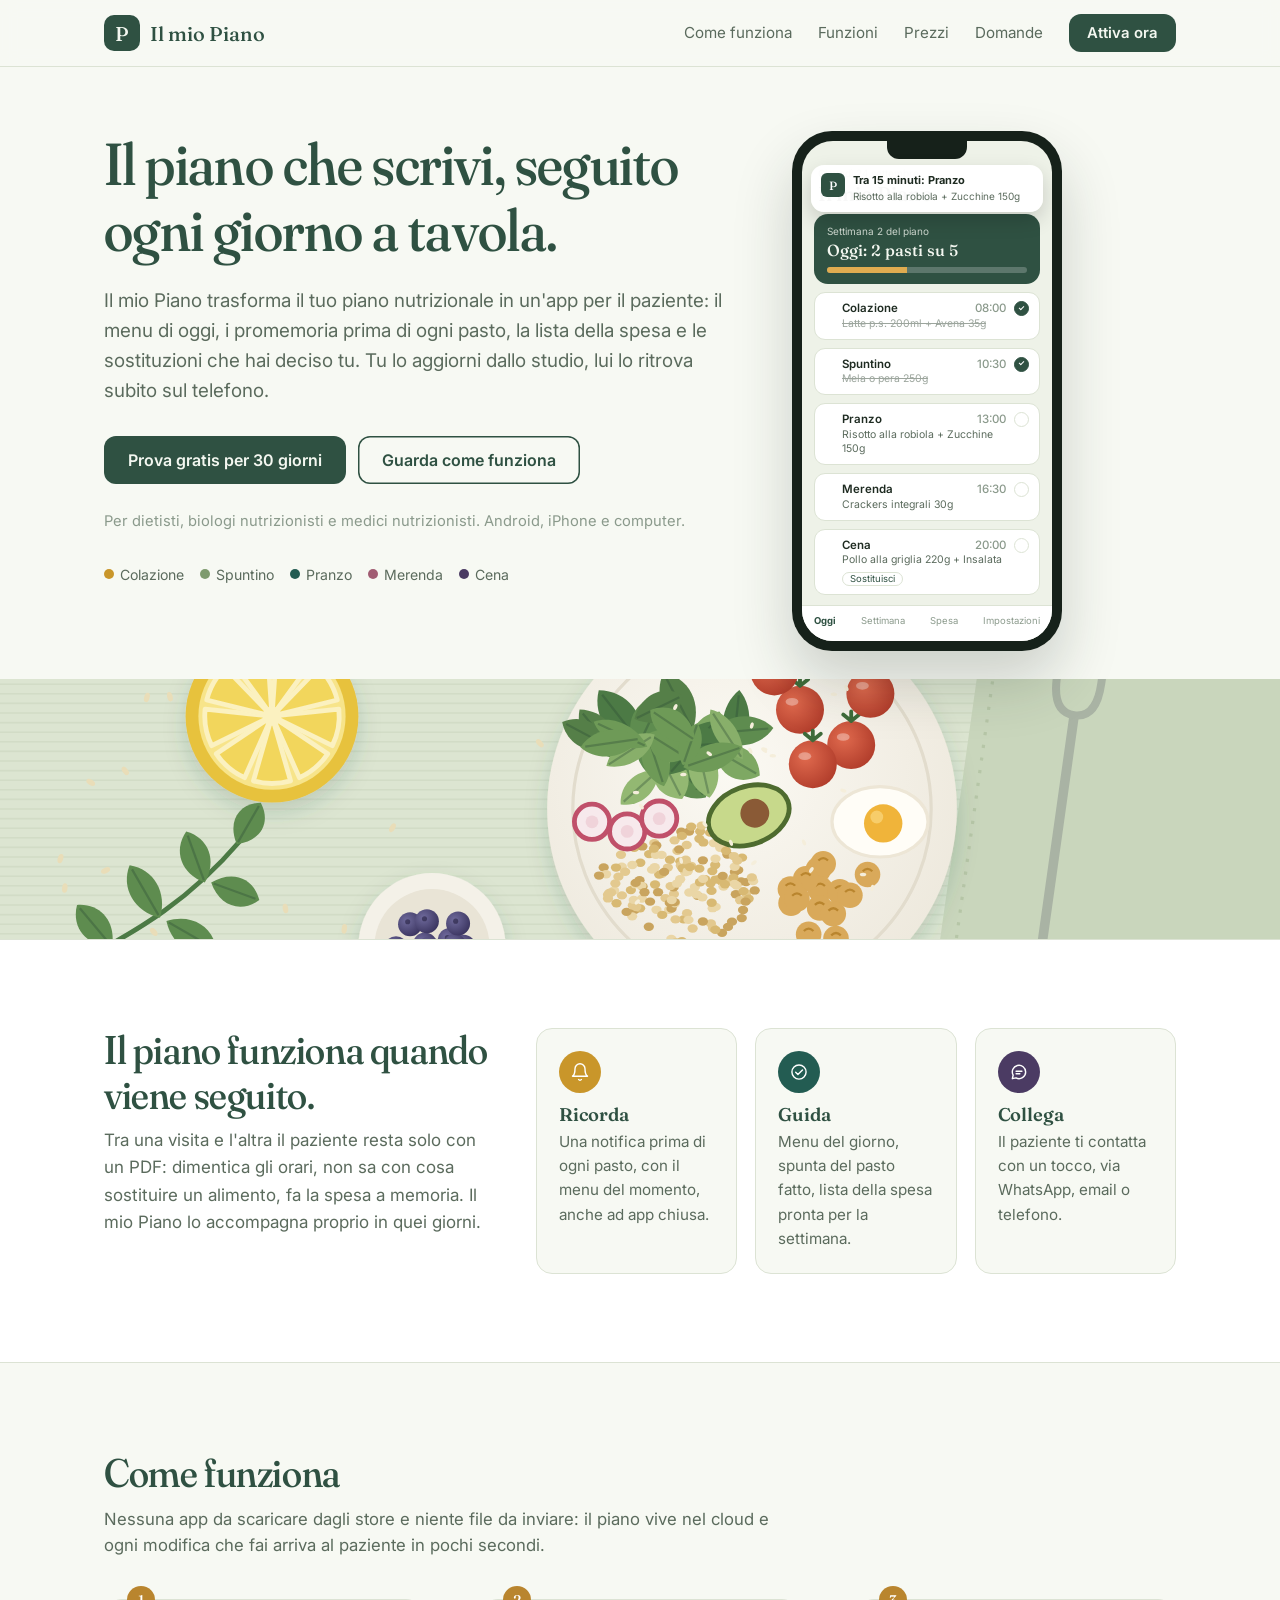
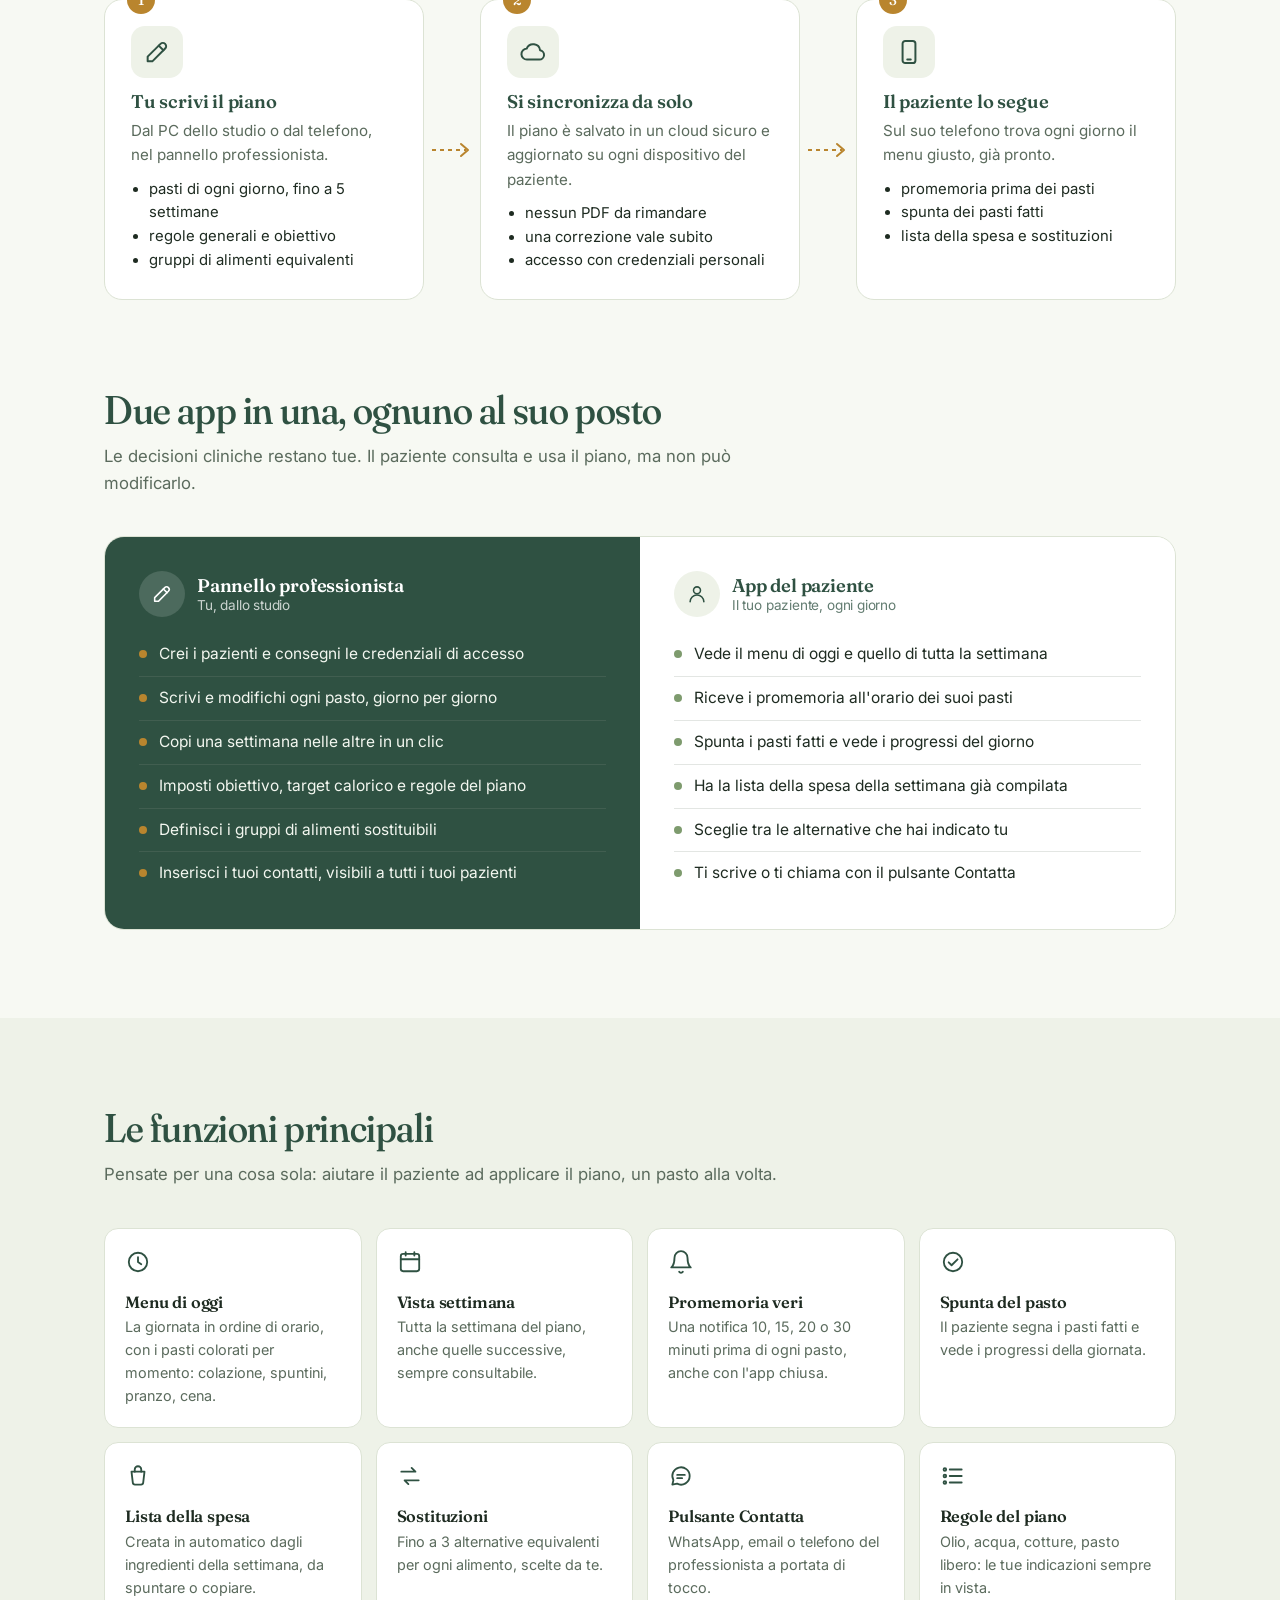
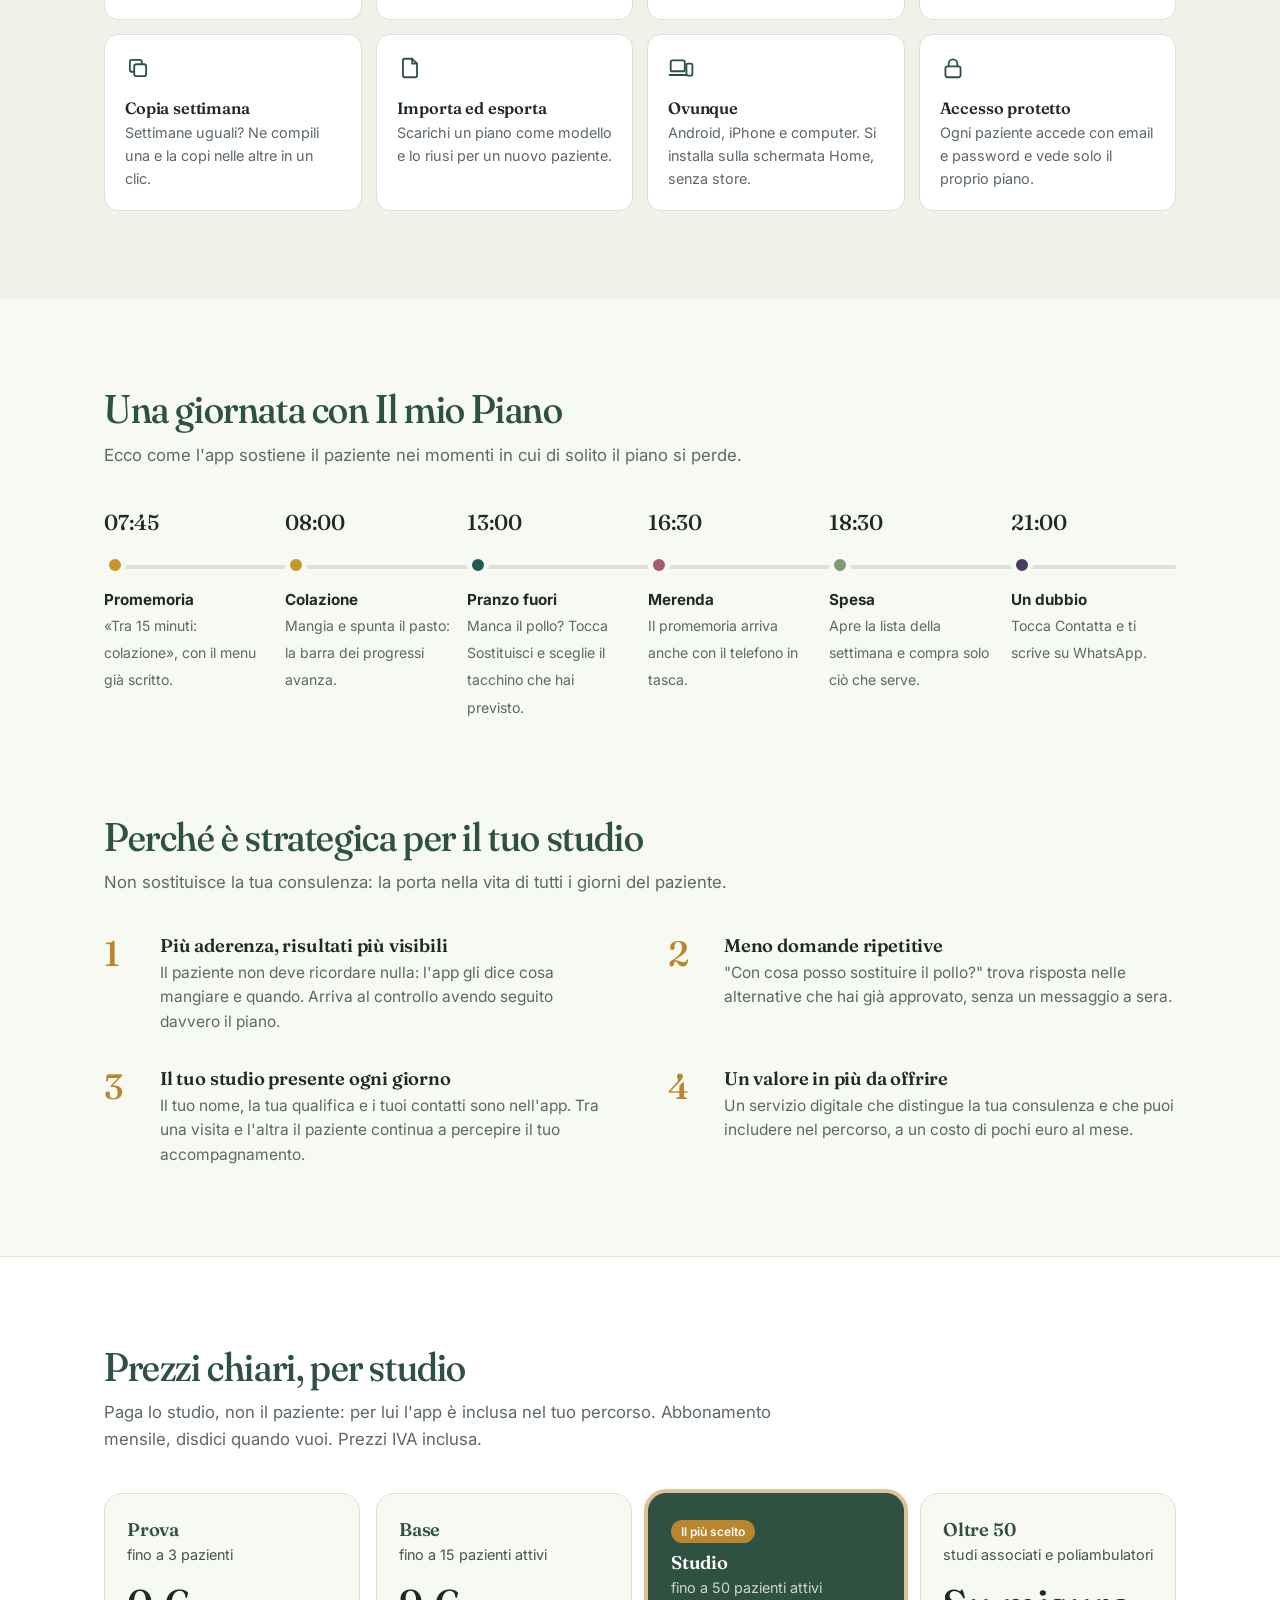
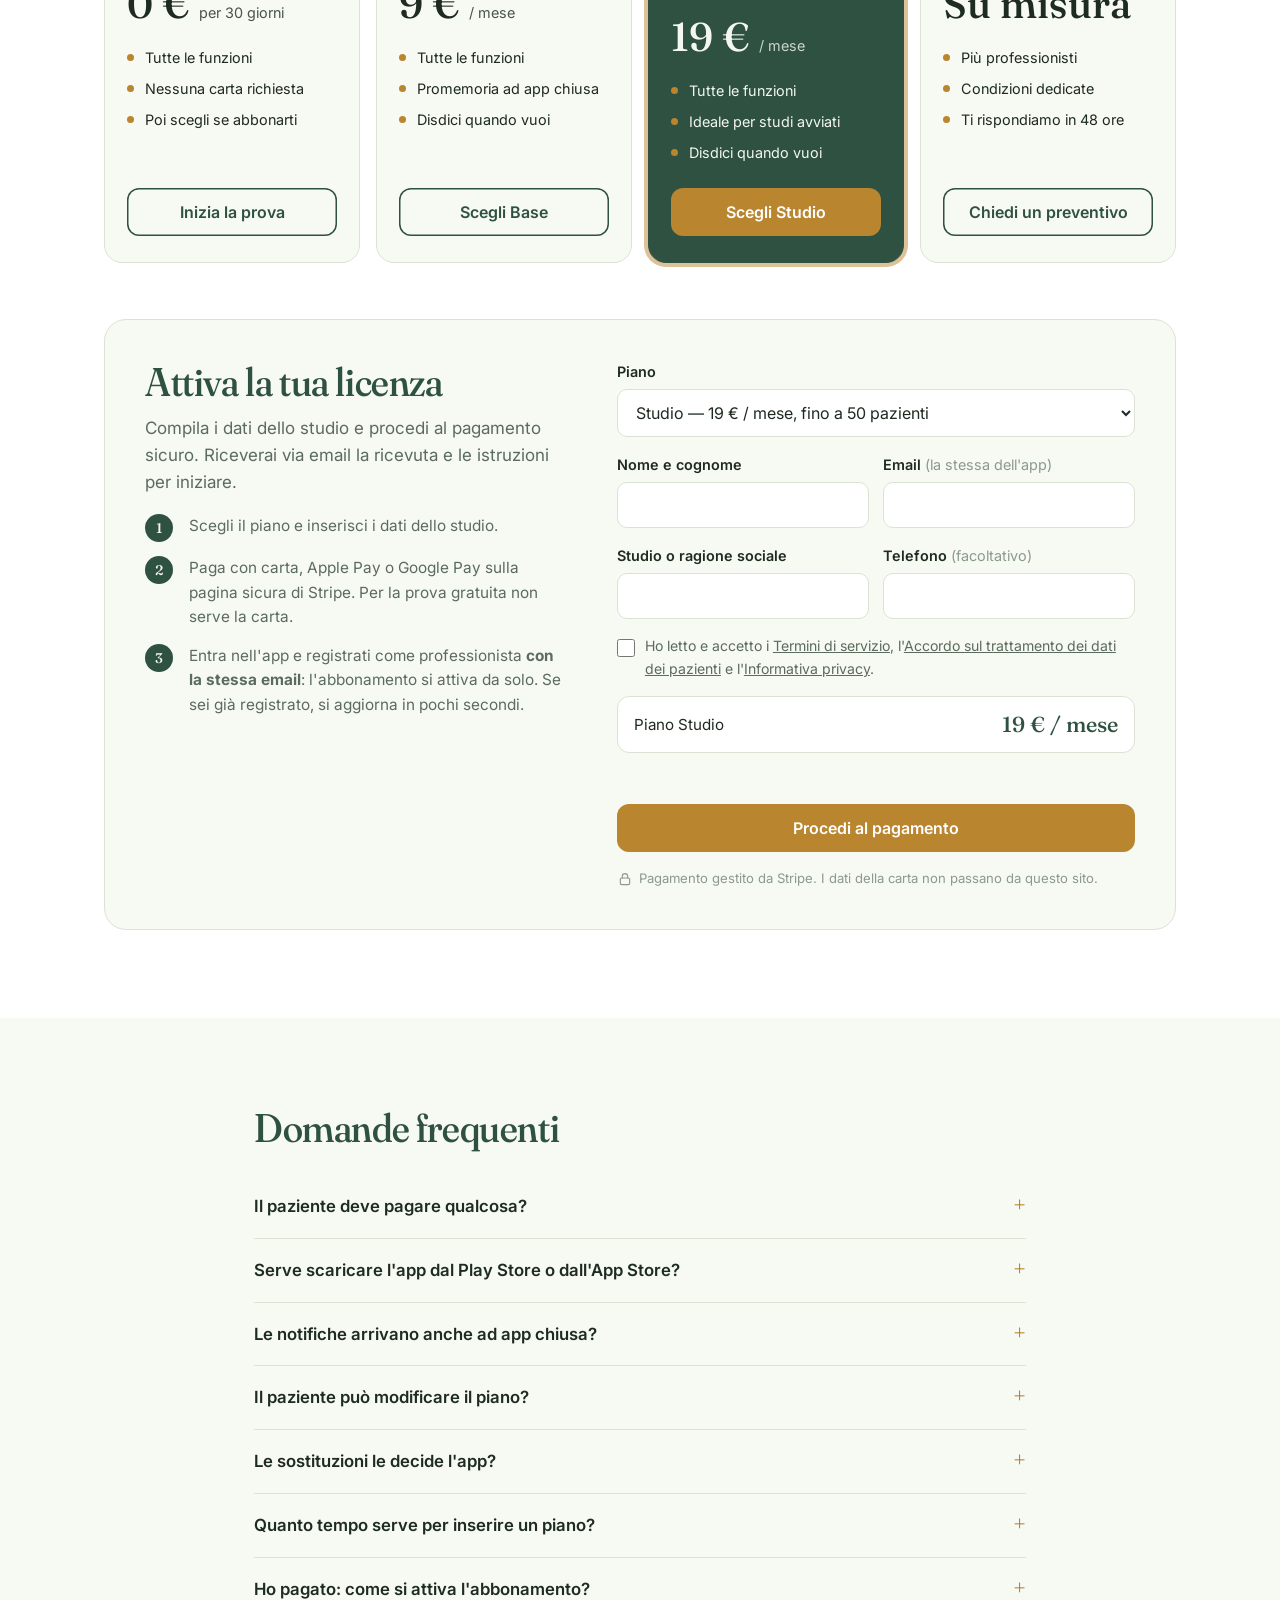
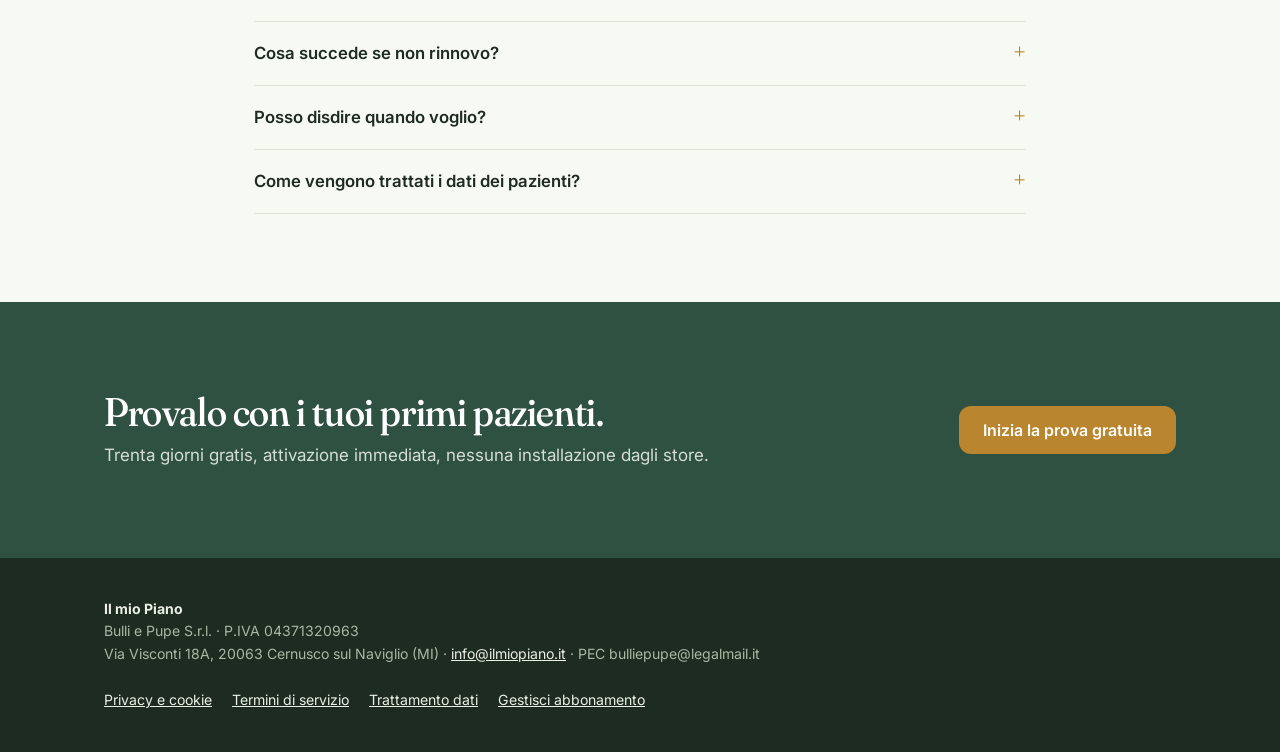
==== commit 48f5aed0: "Prezzi IVA inclusa" ====
--- a/index.html
+++ b/index.html
@@ -171,7 +171,7 @@
 #imp label.f span.o{font-weight:400;color:var(--faint)}
 #imp input[type=text],#imp input[type=email],#imp input[type=tel],#imp select,#imp textarea{font:400 1rem var(--body);color:var(--ink);background:#fff;border:1.5px solid var(--border);border-radius:10px;padding:12px 14px;width:100%}
 #imp input:focus,#imp select:focus,#imp textarea:focus{border-color:var(--accent);outline:none;box-shadow:0 0 0 3px rgba(47,81,66,.14)}
-#imp .row2{display:grid;grid-template-columns:1fr 1fr;gap:14px}
+#imp .row2{display:grid;grid-template-columns:1fr 1fr;gap:14px;align-items:end}
 #imp .chk{display:flex;gap:10px;font-size:.88rem;color:var(--soft);align-items:flex-start}
 #imp .chk input{margin-top:4px;width:18px;height:18px;accent-color:var(--accent);flex:none}
 #imp .err{color:#9B3048;font-size:.9rem;min-height:1.3em}
@@ -668,7 +668,7 @@
 
 <section class="pricing" id="prezzi"><div class="wrap">
   <h2>Prezzi chiari, per studio</h2>
-  <p class="intro">Paga lo studio, non il paziente: per lui l'app è inclusa nel tuo percorso. Abbonamento mensile, disdici quando vuoi. Prezzi IVA esclusa.</p>
+  <p class="intro">Paga lo studio, non il paziente: per lui l'app è inclusa nel tuo percorso. Abbonamento mensile, disdici quando vuoi. Prezzi IVA inclusa.</p>
   <div class="plans" id="plans"><div class="plan" data-plan="prova" tabindex="0" role="button" aria-pressed="false">
       <h3>Prova</h3><div class="pz">fino a 3 pazienti</div>
       <div class="eur">0 € <small>per 30 giorni</small></div><ul><li>Tutte le funzioni</li><li>Nessuna carta richiesta</li><li>Poi scegli se abbonarti</li></ul>
@@ -688,9 +688,9 @@
       <h2>Attiva la tua licenza</h2>
       <p style="color:var(--soft)">Compila i dati dello studio e procedi al pagamento sicuro. Riceverai via email la ricevuta e le istruzioni per iniziare.</p>
       <ol class="steps">
-        <li>Scegli il piano e inserisci i dati dello studio.</li>
-        <li>Paga con carta, Apple Pay o Google Pay sulla pagina sicura di Stripe. Per la prova gratuita non serve la carta.</li>
-        <li>Entra nell'app e registrati come professionista <strong>con la stessa email</strong>: l'abbonamento si attiva da solo. Se sei già registrato, si aggiorna in pochi secondi.</li>
+        <li><span>Scegli il piano e inserisci i dati dello studio.</span></li>
+        <li><span>Paga con carta, Apple Pay o Google Pay sulla pagina sicura di Stripe. Per la prova gratuita non serve la carta.</span></li>
+        <li><span>Entra nell'app e registrati come professionista <strong>con la stessa email</strong>: l'abbonamento si attiva da solo. Se sei già registrato, si aggiorna in pochi secondi.</span></li>
       </ol>
     </div>
     <form id="form-acquisto" novalidate>
@@ -703,7 +703,7 @@
         </select></label>
       <div class="row2">
         <label class="f">Nome e cognome<input type="text" id="f-nome" autocomplete="name" required></label>
-        <label class="f"><span>Email <span class="o">(la stessa per accedere all'app)</span></span><input type="email" id="f-email" autocomplete="email" required></label>
+        <label class="f"><span>Email <span class="o">(la stessa dell'app)</span></span><input type="email" id="f-email" autocomplete="email" required></label>
       </div>
       <div class="row2">
         <label class="f">Studio o ragione sociale<input type="text" id="f-studio" autocomplete="organization" required></label>
@@ -821,4 +821,4 @@
 })();
 </script>
 <!-- ============ FINE CONTENUTO ============ -->
-</body></html>
+</body></html>
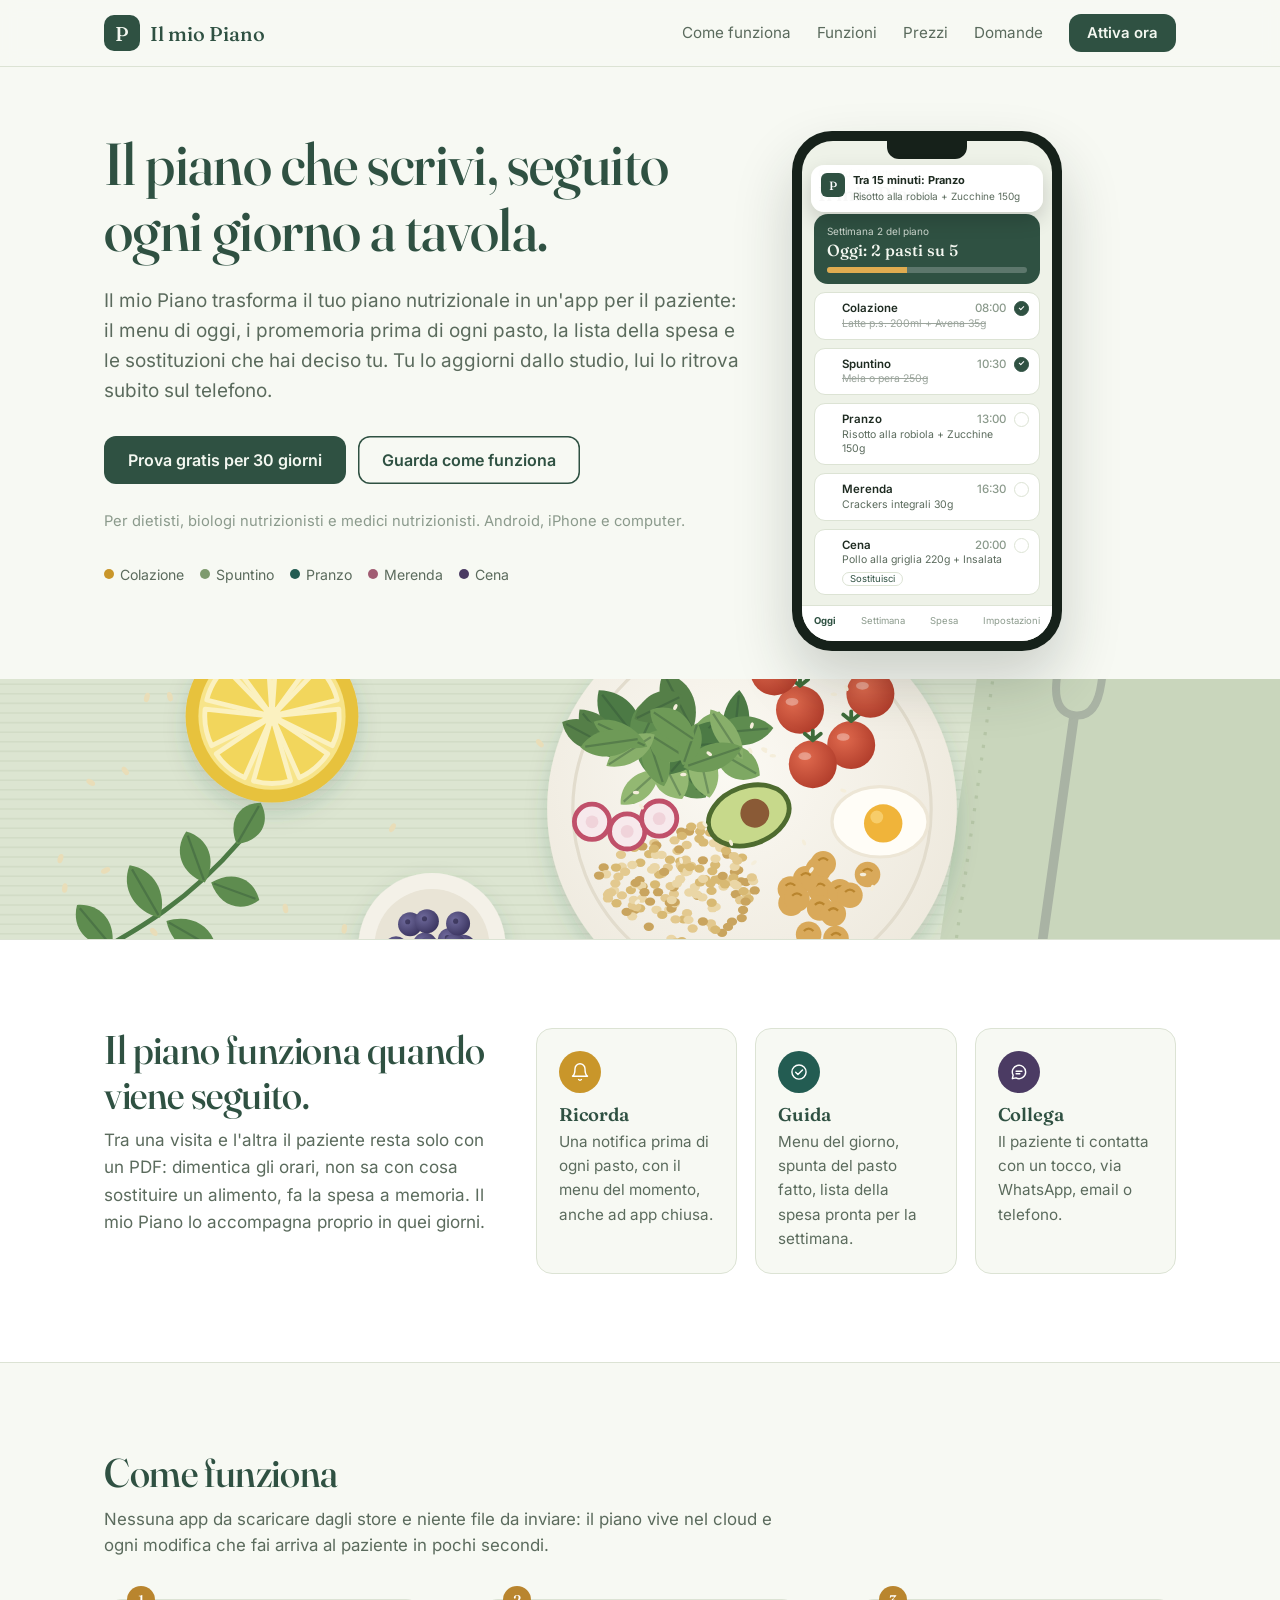
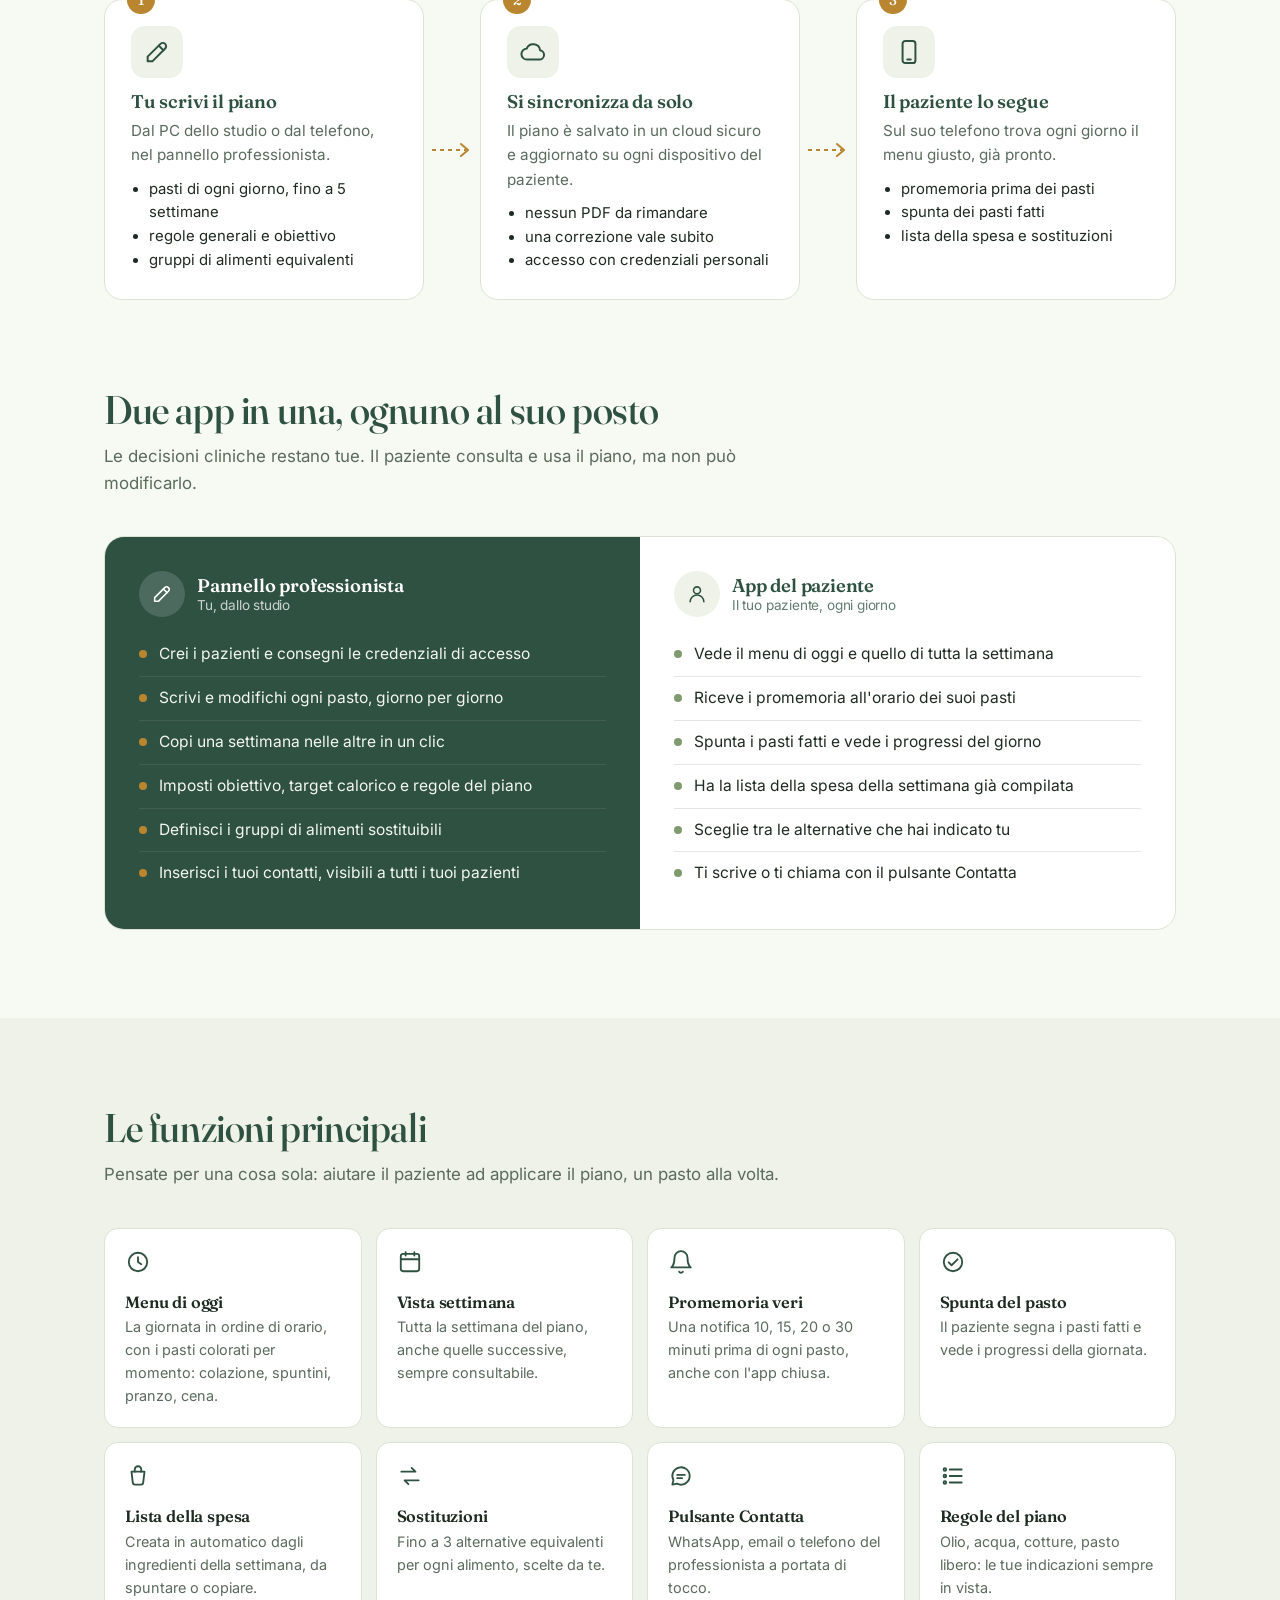
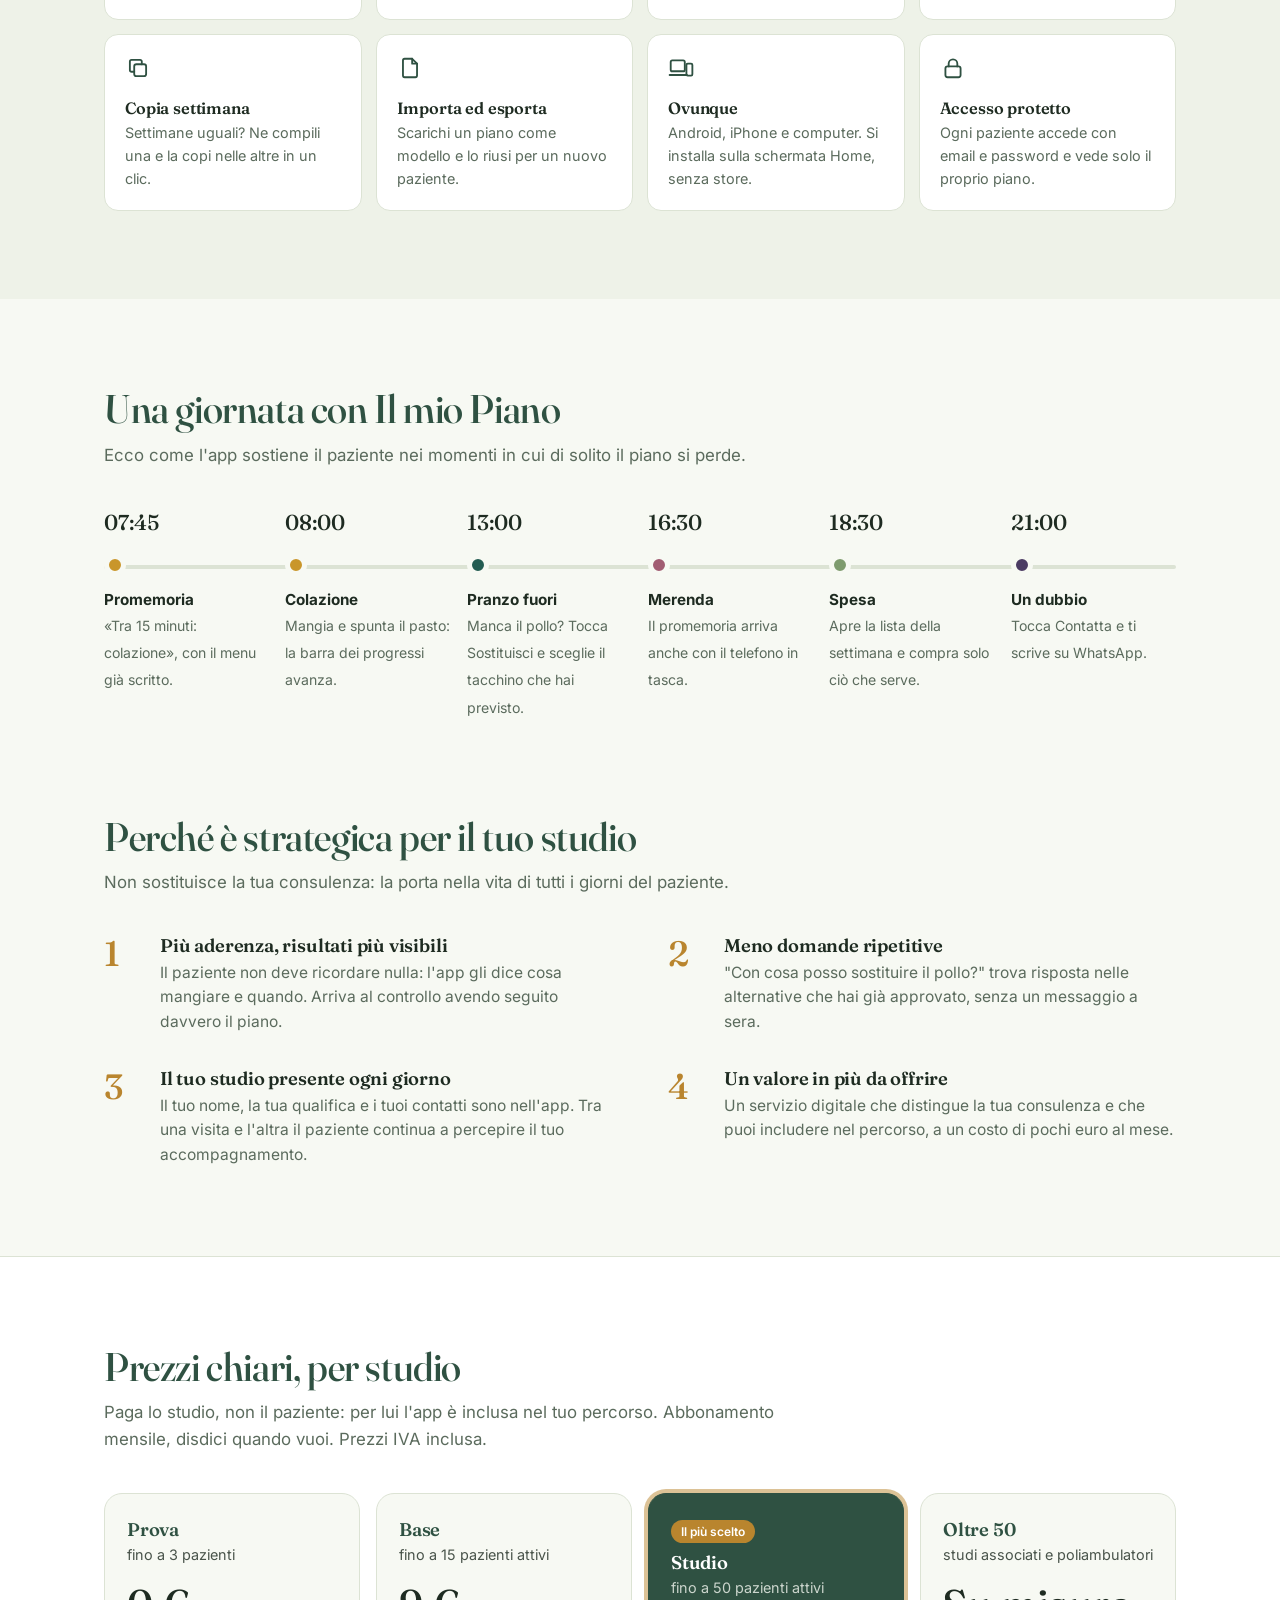
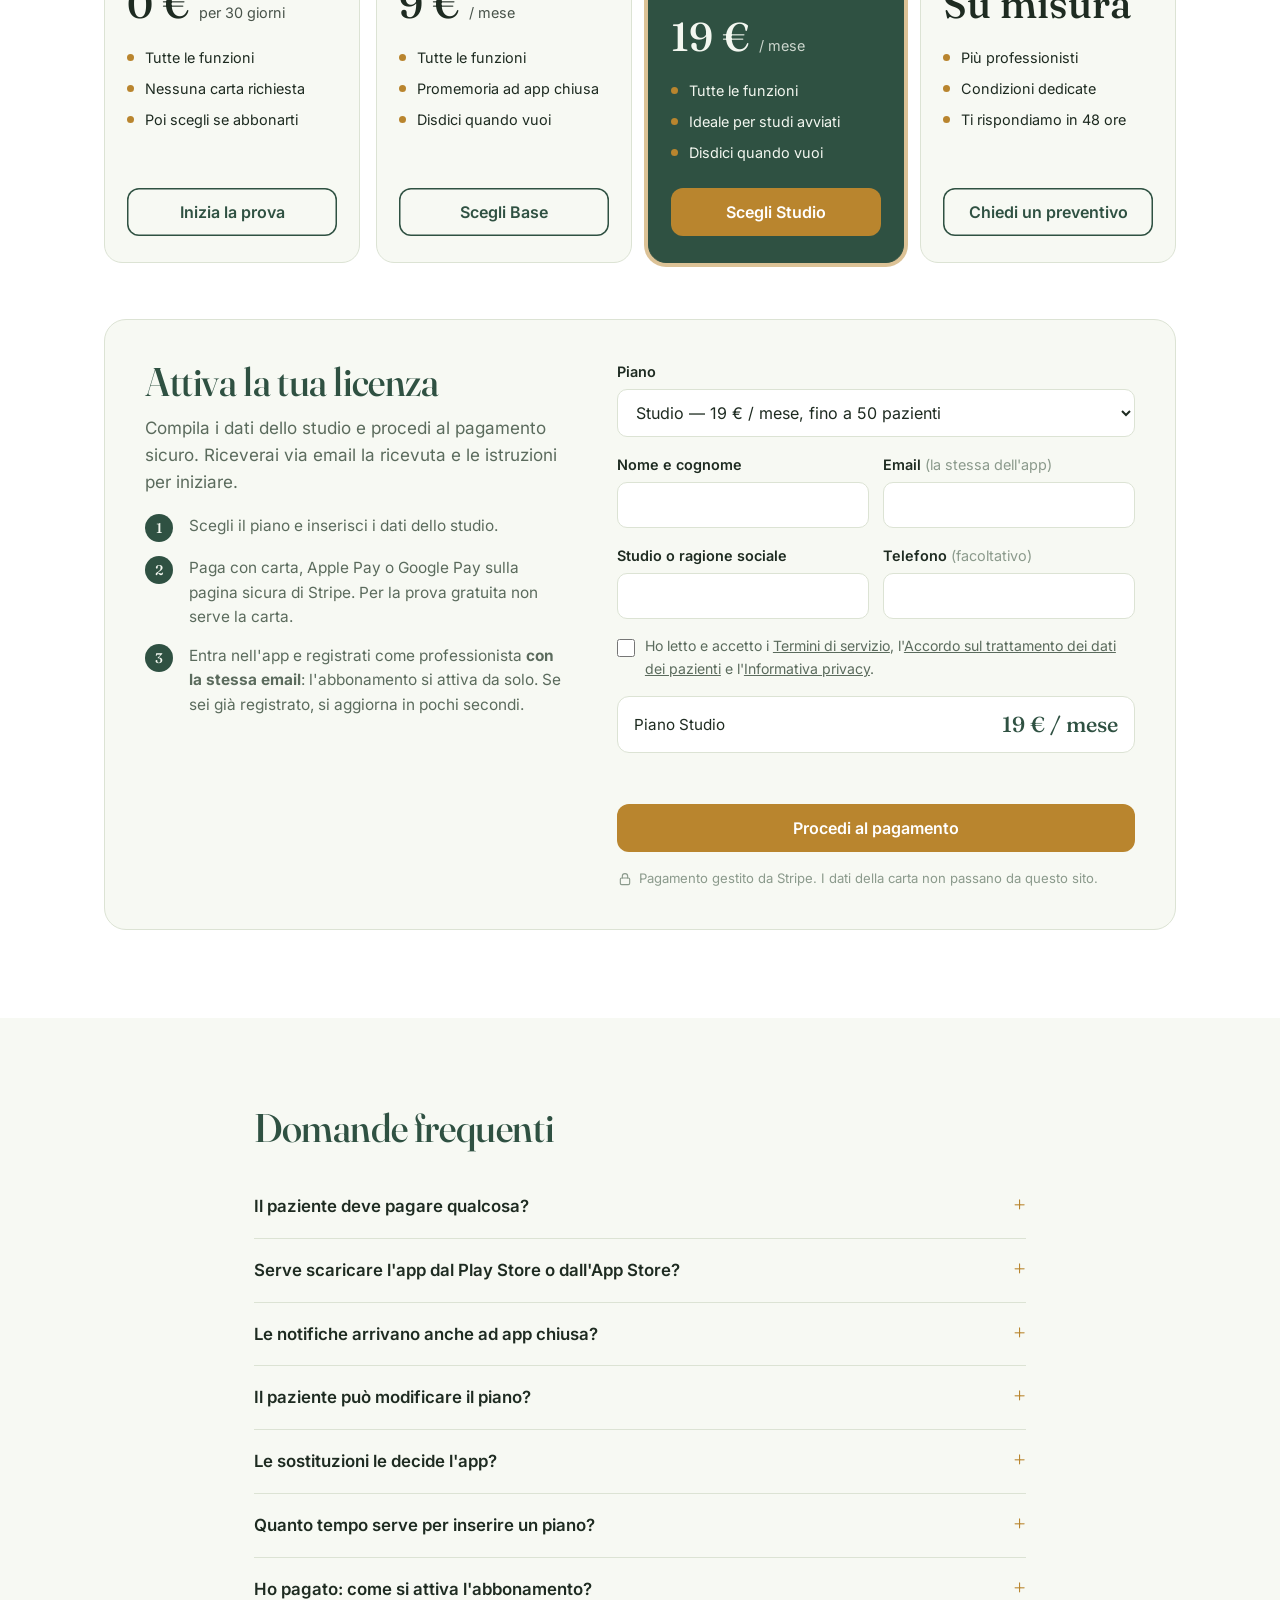
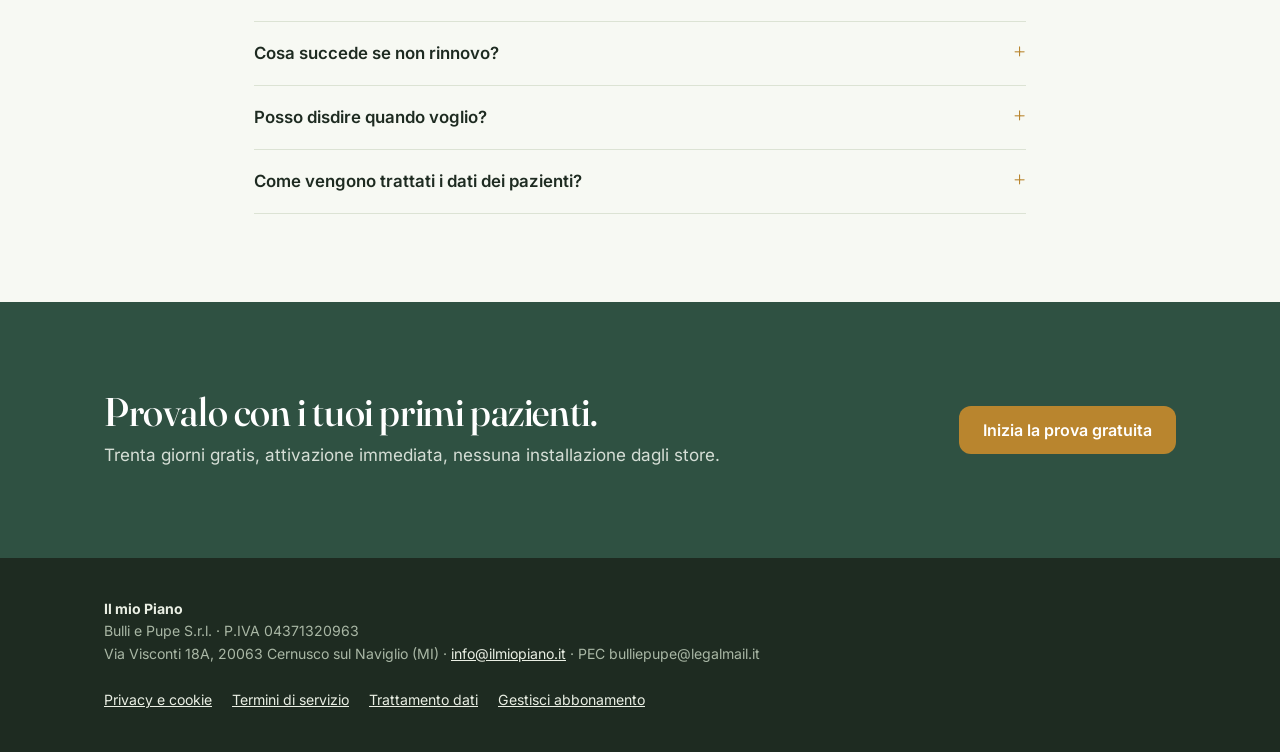
==== commit 7030473e: "Caratteri ospitati da noi (niente Google Fonts), dati per l'AI pseudonimizzati" ====
--- a/index.html
+++ b/index.html
@@ -10,8 +10,7 @@
 <style>html,body{margin:0}</style>
 </head><body>
 <!-- ============ INIZIO CONTENUTO (per WordPress: copia da qui fino a FINE CONTENUTO in un blocco "HTML personalizzato") ============ -->
-<link rel="preconnect" href="https://fonts.googleapis.com"><link rel="preconnect" href="https://fonts.gstatic.com" crossorigin>
-<link href="https://fonts.googleapis.com/css2?family=Fraunces:opsz,wght@9..144,400;9..144,500;9..144,600&family=Inter:wght@400;500;600;700&display=swap" rel="stylesheet">
+<link rel="stylesheet" href="fonts.css">
 <style>
 #imp{--bg:#EEF2E8;--paper:#F7F9F3;--border:#DCE3D4;--ink:#1E2B21;--soft:#5B6B5D;--faint:#8B9A8C;--accent:#2F5142;--accent-ink:#F3F7F0;--gold:#B9852E;--gold-l:#E0AC50;
   --display:"Fraunces",Georgia,serif;--body:"Inter",-apple-system,"Segoe UI",sans-serif;
@@ -744,13 +743,13 @@
    ===================================================================== */
 const CONFIG_IMP = {
   linkStripe: {
-    base:   "https://buy.stripe.com/test_cNi3cxaWK7pJaPF7YxeME00",   // 9 €/mese — MODALITÀ TEST
-    studio: "https://buy.stripe.com/test_aFa00l2qeh0je1R2EdeME01"    // 19 €/mese — MODALITÀ TEST
+    base:   "https://buy.stripe.com/7sY4gB7JU3iedrV2gXeME00",   // 9 €/mese IVA inclusa — LIVE
+    studio: "https://buy.stripe.com/4gM6oJ5BM8Cy3Rl8FleME01"    // 19 €/mese IVA inclusa — LIVE
   },
   // Indirizzo dell'app: la prova gratuita porta direttamente alla registrazione.
-  linkApp: "https://bulliepupe.github.io/piano-nutrizionale_new/index.html",
+  linkApp: "https://app.ilmiopiano.it/",
   emailPreventivi: "info@ilmiopiano.it",
-  portaleClienti: "https://billing.stripe.com/p/login/test_cNi3cxaWK7pJaPF7YxeME00"  // MODALITÀ TEST: link al Customer Portal di Stripe per disdire/cambiare carta
+  portaleClienti: "https://billing.stripe.com/p/login/7sY4gB7JU3iedrV2gXeME00"  // LIVE: portale clienti Stripe
 };
 
 (function () {
--- a/fonts.css
+++ b/fonts.css
@@ -0,0 +1,6 @@
+/* Caratteri ospitati da noi (nessuna richiesta a Google Fonts). Inter e Fraunces: licenza SIL Open Font License. */
+@font-face{font-family:"Fraunces";font-style:normal;font-display:swap;font-weight:100 900;src:url("fonts/fraunces-latin-opsz-normal.woff2") format("woff2-variations"),url("fonts/fraunces-latin-opsz-normal.woff2") format("woff2");}
+@font-face{font-family:"Inter";font-style:normal;font-display:swap;font-weight:400;src:url("fonts/inter-latin-400-normal.woff2") format("woff2");}
+@font-face{font-family:"Inter";font-style:normal;font-display:swap;font-weight:500;src:url("fonts/inter-latin-500-normal.woff2") format("woff2");}
+@font-face{font-family:"Inter";font-style:normal;font-display:swap;font-weight:600;src:url("fonts/inter-latin-600-normal.woff2") format("woff2");}
+@font-face{font-family:"Inter";font-style:normal;font-display:swap;font-weight:700;src:url("fonts/inter-latin-700-normal.woff2") format("woff2");}
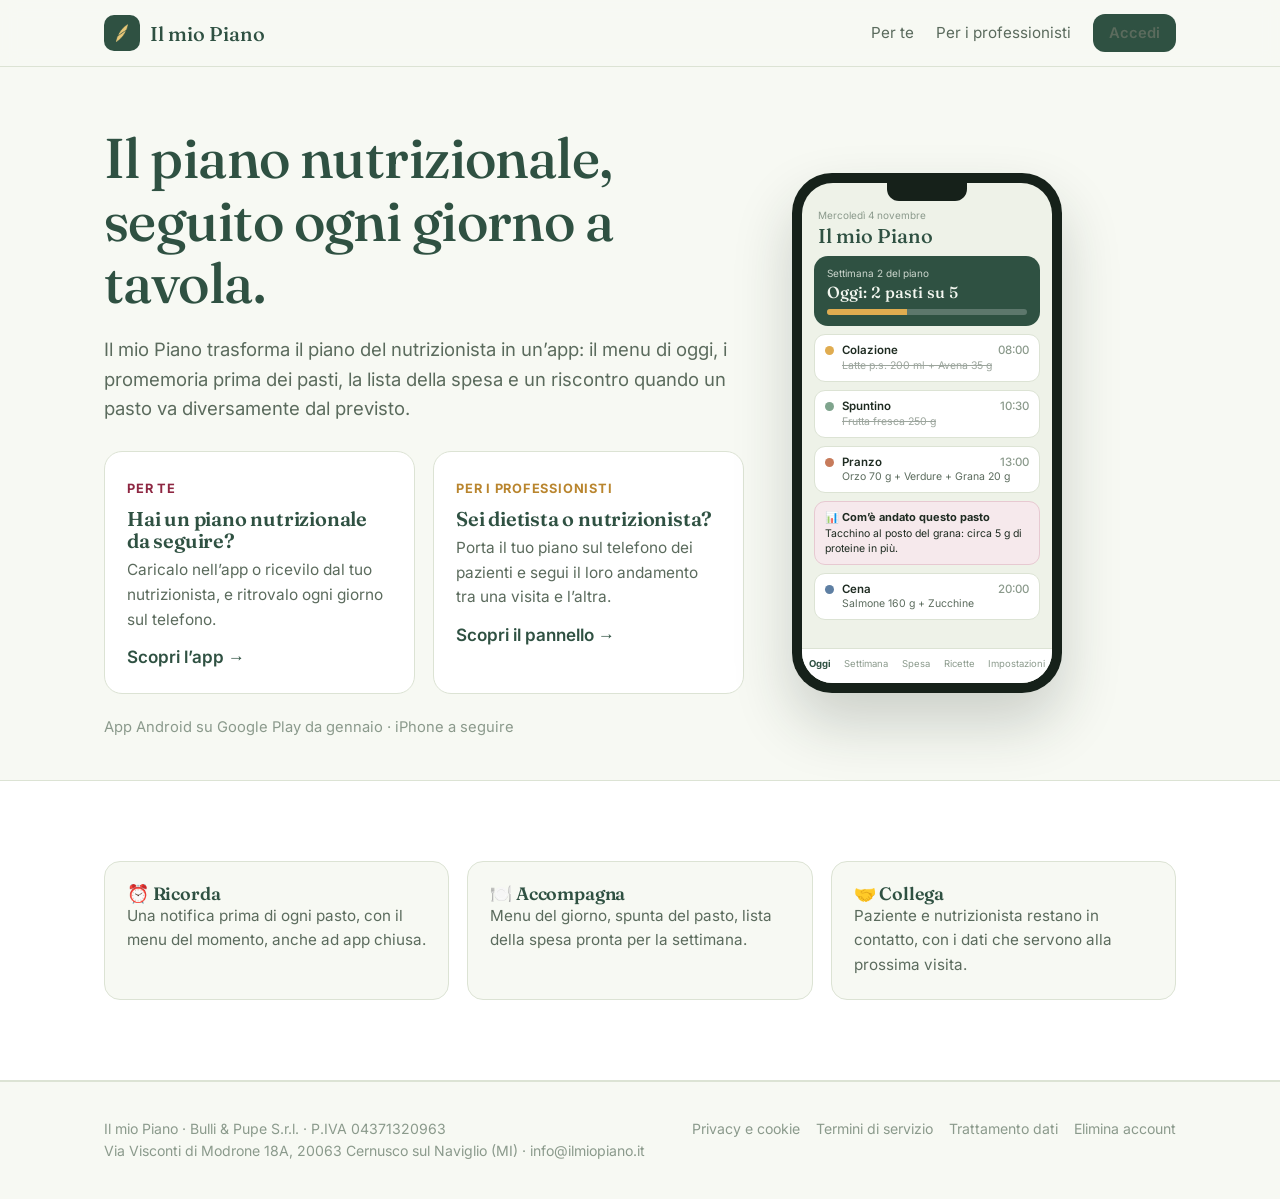
==== commit f8c06ece: "Add files via upload" ====
--- a/index.html
+++ b/index.html
@@ -1,823 +1,387 @@
-<!DOCTYPE html>
-<html lang="it"><head><meta charset="utf-8">
+<!doctype html>
+<html lang="it">
+<head>
+<meta charset="utf-8">
 <meta name="viewport" content="width=device-width, initial-scale=1, viewport-fit=cover">
-<title>Il mio Piano — l'app del piano nutrizionale per i tuoi pazienti</title>
-<meta name="description" content="L'app che aiuta i pazienti a seguire il piano nutrizionale: menu del giorno, promemoria prima dei pasti, lista della spesa e sostituzioni decise dal professionista. Per dietisti e nutrizionisti.">
-<meta property="og:title" content="Il mio Piano — il piano che scrivi, seguito ogni giorno">
-<meta property="og:description" content="Menu del giorno, promemoria, lista della spesa e sostituzioni per i pazienti del tuo studio.">
+<title>Il mio Piano – il tuo piano nutrizionale, ogni giorno a tavola</title>
+<meta name="description" content="Il mio Piano mette sul telefono il piano del tuo nutrizionista: il menu di oggi, i promemoria dei pasti, la lista della spesa. Arriva a gennaio su Google Play: lascia la tua email e ti avvisiamo.">
+<meta property="og:title" content="Il mio Piano – il tuo piano nutrizionale, ogni giorno a tavola">
+<meta property="og:description" content="Il piano del tuo nutrizionista sul telefono: menu di oggi, promemoria, lista della spesa. Ti avvisiamo al lancio.">
 <meta name="theme-color" content="#2F5142">
-<link rel="icon" href="data:image/svg+xml,%3Csvg xmlns='http://www.w3.org/2000/svg' viewBox='0 0 32 32'%3E%3Crect width='32' height='32' rx='8' fill='%232F5142'/%3E%3Ctext x='16' y='22' text-anchor='middle' font-family='Georgia' font-size='18' fill='%23F3F7F0'%3EP%3C/text%3E%3C/svg%3E">
-<style>html,body{margin:0}</style>
-</head><body>
-<!-- ============ INIZIO CONTENUTO (per WordPress: copia da qui fino a FINE CONTENUTO in un blocco "HTML personalizzato") ============ -->
+<link rel="canonical" href="https://ilmiopiano.it/">
+<link rel="icon" type="image/png" href="logo.png">
+<link rel="apple-touch-icon" href="logo.png">
 <link rel="stylesheet" href="fonts.css">
 <style>
-#imp{--bg:#EEF2E8;--paper:#F7F9F3;--border:#DCE3D4;--ink:#1E2B21;--soft:#5B6B5D;--faint:#8B9A8C;--accent:#2F5142;--accent-ink:#F3F7F0;--gold:#B9852E;--gold-l:#E0AC50;
+:root{
+  color-scheme:light;
+  --bg:#EEF2E8;--paper:#F7F9F3;--card:#FFFFFF;--border:#DCE3D4;--ink:#1E2B21;--soft:#5B6B5D;--faint:#8B9A8C;
+  --accent:#2F5142;--accent-ink:#F3F7F0;--gold:#B9852E;--gold-l:#E0AC50;--bord:#8E2742;--bord-l:#F6E9EC;--warn:#FFF6E0;
   --display:"Fraunces",Georgia,serif;--body:"Inter",-apple-system,"Segoe UI",sans-serif;
-  font-family:var(--body);color:var(--ink);background:var(--paper);font-size:17px;line-height:1.6;-webkit-font-smoothing:antialiased}
-#imp [hidden]{display:none!important}
-#imp *,#imp *::before,#imp *::after{box-sizing:border-box;margin:0;padding:0}
-#imp img,#imp svg{max-width:100%}
-#imp a{color:inherit}
-#imp :focus-visible{outline:3px solid var(--gold);outline-offset:2px;border-radius:4px}
-#imp h1,#imp h2,#imp h3{font-family:var(--display);font-weight:500;color:var(--accent);line-height:1.12;letter-spacing:-.01em}
-#imp h1{font-size:clamp(2.2rem,5.2vw,3.7rem);font-variation-settings:"opsz" 144,"SOFT" 50}
-#imp h2{font-size:clamp(1.7rem,3.4vw,2.5rem);font-variation-settings:"opsz" 96,"SOFT" 50;margin-bottom:.6rem}
-#imp h3{font-size:1.15rem;font-weight:600}
-#imp .wrap{max-width:1120px;margin:0 auto;padding:0 24px}
-#imp section{padding:88px 0}
-#imp section,#imp #acquista{scroll-margin-top:76px}
-#imp .intro{color:var(--soft);max-width:62ch;font-size:1.05rem;margin-bottom:40px}
-#imp .btn{display:inline-flex;align-items:center;justify-content:center;gap:8px;font:600 1rem var(--body);padding:14px 24px;border-radius:12px;border:0;cursor:pointer;text-decoration:none;background:var(--accent);color:var(--accent-ink);transition:background .15s}
-#imp .btn:hover{background:#23402f}
-#imp .btn.ghost{background:transparent;color:var(--accent);box-shadow:inset 0 0 0 1.5px var(--accent)}
-#imp .btn.ghost:hover{background:rgba(47,81,66,.07)}
-#imp .btn.gold{background:var(--gold);color:#fff}
-
-/* nav */
-#imp .nav{position:sticky;top:0;z-index:20;background:rgba(247,249,243,.92);backdrop-filter:blur(8px);border-bottom:1px solid var(--border);padding-top:env(safe-area-inset-top,0px)}
-#imp .nav .wrap{display:flex;align-items:center;justify-content:space-between;height:66px}
-#imp .brand{display:flex;align-items:center;gap:10px;text-decoration:none}
-#imp .mark{width:36px;height:36px;border-radius:10px;background:var(--accent);color:var(--accent-ink);display:grid;place-items:center;font:500 20px var(--display)}
-#imp .brand b{font:500 1.25rem var(--display);color:var(--accent)}
-#imp .nav nav{display:flex;gap:26px;align-items:center;font-size:.95rem}
-#imp .nav nav a{text-decoration:none;color:var(--soft)}
-#imp .nav nav a:hover{color:var(--accent)}
-#imp .nav .btn{padding:10px 18px;font-size:.93rem;color:var(--accent-ink)}
-@media(max-width:820px){#imp .nav nav a:not(.btn){display:none}}
-
-/* hero */
-#imp .hero{padding:64px 0 0;overflow:hidden}
-#imp .hero .wrap{display:grid;grid-template-columns:1.25fr .75fr;gap:48px;align-items:start}
-#imp .hero p.sub{font-size:1.18rem;color:var(--soft);margin:22px 0 30px;max-width:54ch}
-#imp .hero .ctas{display:flex;gap:12px;flex-wrap:wrap}
-#imp .hero .for{margin-top:26px;font-size:.92rem;color:var(--faint)}
-#imp .legend{display:flex;flex-wrap:wrap;gap:16px;margin-top:30px;font-size:.88rem;color:var(--soft)}
-#imp .legend i{width:10px;height:10px;border-radius:50%;display:inline-block;margin-right:6px;vertical-align:1px}
-#imp .strip{margin-top:28px;position:relative;z-index:0}
-#imp .hero .wrap{position:relative;z-index:1}
-#imp .strip svg{width:100%;height:clamp(150px,22vw,260px);display:block}
-@media(max-width:820px){#imp .hero .wrap{grid-template-columns:1fr}#imp .phone{margin:0 auto}#imp .strip{margin-top:24px}}
-
-/* phone */
-#imp .phone{width:270px;background:#16211A;border-radius:40px;padding:10px;box-shadow:0 30px 60px rgba(30,43,33,.2);position:relative;z-index:2}
-#imp .scr{background:var(--bg);border-radius:31px;overflow:hidden;height:500px;position:relative;font-size:12px;line-height:1.35}
-#imp .notch{width:80px;height:18px;background:#16211A;border-radius:0 0 12px 12px;margin:0 auto}
-#imp .pt{padding:8px 16px 8px}#imp .pt small{display:block;color:var(--faint);font-size:10px}#imp .pt strong{font:500 20px var(--display)}
-#imp .ph{margin:0 12px;background:var(--accent);color:var(--accent-ink);border-radius:14px;padding:11px 13px}
-#imp .ph small{font-size:10px;opacity:.8;display:block}#imp .ph b{font:500 16px var(--display);display:block;margin:2px 0 7px}
-#imp .bar{height:6px;background:rgba(255,255,255,.22);border-radius:4px;overflow:hidden}#imp .bar i{display:block;height:100%;width:40%;background:var(--gold-l)}
-#imp .m{display:flex;gap:8px;margin:8px 12px 0;background:#fff;border:1px solid var(--border);border-radius:11px;padding:8px 10px}
-#imp .m .dot{width:9px;height:9px;border-radius:50%;margin-top:3px;flex:none}
-#imp .mb{flex:1;min-width:0}#imp .mh{display:flex;justify-content:space-between;font-weight:600;font-size:11.5px}#imp .mh span{color:var(--faint);font-weight:500}
-#imp .mt{color:var(--soft);font-size:10.5px}#imp .m.done .mt{text-decoration:line-through;opacity:.6}
-#imp .sost{display:inline-block;margin-top:4px;font-size:9.5px;color:var(--accent);border:1px solid var(--border);border-radius:10px;padding:0 7px}
-#imp .ck{width:15px;height:15px;border-radius:50%;border:1.5px solid var(--border);flex:none;position:relative}
-#imp .ck.ok{background:var(--accent);border-color:var(--accent)}
-#imp .ck.ok::after{content:"";position:absolute;left:4px;top:3.5px;width:5px;height:3px;border-left:1.5px solid #fff;border-bottom:1.5px solid #fff;transform:rotate(-45deg)}
-#imp .tb{position:absolute;left:0;right:0;bottom:0;background:#fff;border-top:1px solid var(--border);display:flex;justify-content:space-around;padding:9px 0 13px;font-size:9.5px;color:var(--faint)}#imp .tb b{color:var(--accent)}
-#imp .notif{position:absolute;left:9px;right:9px;top:24px;z-index:3;background:rgba(255,255,255,.97);border-radius:13px;padding:8px 10px;display:flex;gap:8px;box-shadow:0 8px 20px rgba(0,0,0,.16);animation:imp-drop .7s cubic-bezier(.2,.8,.2,1) .6s both}
-#imp .notif .ni{width:24px;height:24px;border-radius:6px;background:var(--accent);color:#fff;display:grid;place-items:center;font:500 12px var(--display);flex:none}
-#imp .notif b{display:block;font-size:11px}#imp .notif span{font-size:10px;color:var(--soft)}
-@keyframes imp-drop{from{transform:translateY(-70px);opacity:0}to{transform:none;opacity:1}}
-@media(prefers-reduced-motion:reduce){#imp .notif{animation:none}}
-
-/* pillars */
-#imp .problem{background:#fff;border-top:1px solid var(--border);border-bottom:1px solid var(--border)}
-#imp .problem .wrap{display:grid;grid-template-columns:1.2fr 2fr;gap:48px}
-#imp .pillars{display:grid;grid-template-columns:repeat(3,1fr);gap:18px}
-#imp .pill{border:1px solid var(--border);border-radius:16px;padding:22px;background:var(--paper)}
-#imp .pill .ic{width:42px;height:42px;border-radius:50%;display:grid;place-items:center;color:#fff;margin-bottom:12px}
-#imp .pill p{color:var(--soft);font-size:.95rem;margin-top:4px}
-@media(max-width:900px){#imp .problem .wrap{grid-template-columns:1fr}#imp .pillars{grid-template-columns:1fr}}
-
-/* flow */
-#imp .flow{display:grid;grid-template-columns:1fr 56px 1fr 56px 1fr;align-items:stretch}
-#imp .fc{background:#fff;border:1px solid var(--border);border-radius:18px;padding:26px;position:relative}
-#imp .fc .num{position:absolute;top:-14px;left:22px;width:28px;height:28px;border-radius:50%;background:var(--gold);color:#fff;display:grid;place-items:center;font:500 14px var(--display)}
-#imp .fc .big{width:52px;height:52px;border-radius:14px;background:var(--bg);color:var(--accent);display:grid;place-items:center;margin-bottom:14px}
-#imp .fc p{color:var(--soft);font-size:.95rem;margin:6px 0 10px}
-#imp .fc ul{padding-left:18px;font-size:.93rem}
-#imp .arr{display:grid;place-items:center}
-@media(max-width:900px){#imp .flow{grid-template-columns:1fr;gap:26px}#imp .arr{transform:rotate(90deg);height:20px}}
-
-/* roles */
-#imp .roles{display:grid;grid-template-columns:1fr 1fr;border-radius:20px;overflow:hidden;border:1px solid var(--border)}
-#imp .role{padding:34px}
-#imp .role.pro{background:var(--accent);color:var(--accent-ink)}#imp .role.pro h3{color:#fff}
-#imp .role.paz{background:#fff}
-#imp .rh{display:flex;gap:12px;align-items:center;margin-bottom:16px}
-#imp .rh .ic{width:46px;height:46px;border-radius:50%;display:grid;place-items:center}
-#imp .role.pro .ic{background:rgba(255,255,255,.14)}#imp .role.paz .ic{background:var(--bg);color:var(--accent)}
-#imp .rh small{display:block;font:400 .85rem var(--body);opacity:.75}
-#imp .role ul{list-style:none}
-#imp .role li{padding:9px 0 9px 20px;position:relative;border-bottom:1px solid rgba(127,140,128,.22);font-size:.97rem}
-#imp .role li:last-child{border-bottom:0}
-#imp .role li::before{content:"";position:absolute;left:0;top:17px;width:8px;height:8px;border-radius:50%;background:var(--gold)}
-#imp .role.paz li::before{background:#7E9B6E}
-@media(max-width:820px){#imp .roles{grid-template-columns:1fr}}
-
-/* features */
-#imp .feats{display:grid;grid-template-columns:repeat(4,1fr);gap:14px}
-#imp .ft{background:#fff;border:1px solid var(--border);border-radius:14px;padding:20px}
-#imp .ft .ic{color:var(--accent);margin-bottom:10px}
-#imp .ft h3{font-size:1.02rem;color:var(--ink)}#imp .ft p{font-size:.9rem;color:var(--soft);margin-top:4px}
-@media(max-width:980px){#imp .feats{grid-template-columns:repeat(2,1fr)}}
-@media(max-width:520px){#imp .feats{grid-template-columns:1fr}}
-
-/* day */
-#imp .daybox{overflow-x:auto;padding-bottom:6px}
-#imp .day{position:relative;min-width:860px}
-#imp .day .line{position:absolute;left:0;right:0;top:56px;height:4px;border-radius:3px;background:var(--border)}
-#imp .day .row{display:grid;grid-template-columns:repeat(6,1fr);gap:16px;position:relative}
-#imp .day .t{font:500 1.35rem var(--display);height:40px}
-#imp .day .d{width:22px;height:22px;border-radius:50%;border:5px solid var(--paper);margin:5px 0 12px}
-#imp .day b{display:block;font-size:.95rem}#imp .day span{font-size:.88rem;color:var(--soft)}
-
-/* why */
-#imp .why{display:grid;grid-template-columns:1fr 1fr;gap:34px 56px}
-#imp .wy{display:grid;grid-template-columns:44px 1fr;gap:12px}
-#imp .wy .n{font:500 2.2rem var(--display);color:var(--gold);line-height:1}
-#imp .wy h3{color:var(--ink);margin-bottom:4px}#imp .wy p{color:var(--soft);font-size:.97rem}
-@media(max-width:820px){#imp .why{grid-template-columns:1fr}}
-
-/* pricing */
-#imp .pricing{background:#fff;border-top:1px solid var(--border)}
-#imp .plans{display:grid;grid-template-columns:repeat(4,1fr);gap:16px;margin-bottom:56px}
-#imp .plan{border:1.5px solid var(--border);border-radius:18px;padding:26px 22px;display:flex;flex-direction:column;background:var(--paper);cursor:pointer;transition:border-color .15s}
-#imp .plan:hover{border-color:#b8c7ad}
-#imp .plan.on{border-color:var(--accent);box-shadow:0 0 0 3px rgba(47,81,66,.12)}
-#imp .plan.hl{background:var(--accent);color:var(--accent-ink);border-color:var(--accent)}
-#imp .plan.hl h3{color:#fff}#imp .plan.hl.on{box-shadow:0 0 0 4px rgba(185,133,46,.5)}
-#imp .plan .pz{font-size:.9rem;opacity:.8;margin-top:2px}
-#imp .plan .eur{font:500 2.5rem var(--display);margin:18px 0 4px;line-height:1}
-#imp .plan .eur small{font:400 .9rem var(--body);opacity:.8}
-#imp .plan ul{list-style:none;font-size:.9rem;margin:14px 0 20px;flex:1}
-#imp .plan li{padding:4px 0 4px 18px;position:relative}
-#imp .plan li::before{content:"";position:absolute;left:0;top:12px;width:7px;height:7px;border-radius:50%;background:var(--gold)}
-#imp .plan .btn{width:100%}
-#imp .plan.hl .btn{background:var(--gold);color:#fff}
-#imp .tag{align-self:flex-start;font-size:.75rem;font-weight:600;background:var(--gold);color:#fff;border-radius:20px;padding:2px 10px;margin-bottom:10px}
-@media(max-width:980px){#imp .plans{grid-template-columns:repeat(2,1fr)}}
-@media(max-width:520px){#imp .plans{grid-template-columns:1fr}}
-
-#imp .buy{display:grid;grid-template-columns:.9fr 1.1fr;gap:48px;background:var(--paper);border:1px solid var(--border);border-radius:22px;padding:40px}
-#imp .buy .steps{list-style:none;counter-reset:s;margin-top:18px}
-#imp .buy .steps li{counter-increment:s;display:grid;grid-template-columns:34px 1fr;gap:10px;margin-bottom:14px;color:var(--soft);font-size:.96rem}
-#imp .buy .steps li::before{content:counter(s);width:28px;height:28px;border-radius:50%;background:var(--accent);color:var(--accent-ink);display:grid;place-items:center;font:500 14px var(--display)}
-#imp form{display:grid;gap:16px}
-#imp label.f{display:grid;gap:6px;font-size:.9rem;font-weight:600}
-#imp label.f span.o{font-weight:400;color:var(--faint)}
-#imp input[type=text],#imp input[type=email],#imp input[type=tel],#imp select,#imp textarea{font:400 1rem var(--body);color:var(--ink);background:#fff;border:1.5px solid var(--border);border-radius:10px;padding:12px 14px;width:100%}
-#imp input:focus,#imp select:focus,#imp textarea:focus{border-color:var(--accent);outline:none;box-shadow:0 0 0 3px rgba(47,81,66,.14)}
-#imp .row2{display:grid;grid-template-columns:1fr 1fr;gap:14px;align-items:end}
-#imp .chk{display:flex;gap:10px;font-size:.88rem;color:var(--soft);align-items:flex-start}
-#imp .chk input{margin-top:4px;width:18px;height:18px;accent-color:var(--accent);flex:none}
-#imp .err{color:#9B3048;font-size:.9rem;min-height:1.3em}
-#imp .sum{display:flex;justify-content:space-between;align-items:center;background:#fff;border:1px solid var(--border);border-radius:12px;padding:14px 16px;font-size:.95rem}
-#imp .sum b{font:500 1.35rem var(--display);color:var(--accent)}
-#imp .secure{font-size:.82rem;color:var(--faint);display:flex;gap:6px;align-items:center}
-@media(max-width:900px){#imp .buy{grid-template-columns:1fr;padding:26px}#imp .row2{grid-template-columns:1fr}}
-
-/* faq */
-#imp details{border-bottom:1px solid var(--border);padding:18px 0}
-#imp summary{cursor:pointer;font-weight:600;font-size:1.05rem;list-style:none;display:flex;justify-content:space-between;gap:16px}
-#imp summary::-webkit-details-marker{display:none}
-#imp summary::after{content:"+";font:400 1.5rem/1 var(--display);color:var(--gold);transition:transform .2s}
-#imp details[open] summary::after{transform:rotate(45deg)}
-#imp details p{color:var(--soft);margin-top:10px;max-width:75ch}
-#imp .faqwrap{max-width:820px}
-
-/* cta + footer */
-#imp .cta{background:var(--accent);color:var(--accent-ink);text-align:left}
-#imp .cta .wrap{display:flex;justify-content:space-between;align-items:center;gap:32px;flex-wrap:wrap}
-#imp .cta h2{color:#fff;margin:0}
-#imp .cta p{opacity:.85;margin-top:8px}
-#imp footer{background:#1E2B21;color:#A9B7A5;font-size:.88rem;padding:40px 0 calc(40px + env(safe-area-inset-bottom,0px))}
-#imp footer .wrap{display:flex;justify-content:space-between;gap:24px;flex-wrap:wrap}
-#imp footer a{color:#EAEFE4}
-#imp footer nav{display:flex;gap:20px;flex-wrap:wrap}
-#imp .toast{position:fixed;left:50%;bottom:24px;transform:translateX(-50%);background:var(--ink);color:#fff;padding:12px 18px;border-radius:10px;font-size:.93rem;z-index:50;max-width:90vw}
+  box-sizing:border-box;padding-top:env(safe-area-inset-top,0px);padding-bottom:env(safe-area-inset-bottom,0px);
+}
+@media (prefers-color-scheme:dark){:root:not([data-theme="light"]){
+  color-scheme:dark;--bg:#151C16;--paper:#101511;--card:#1B231C;--border:#2C372D;--ink:#E7EEE5;--soft:#A9B8AA;--faint:#7E8E80;
+  --accent:#6FA588;--accent-ink:#0F1A13;--gold:#D6A04A;--gold-l:#E7B866;--bord:#D4788E;--bord-l:#2A1A1F;--warn:#2A2416;}}
+:root[data-theme="dark"]{color-scheme:dark;--bg:#151C16;--paper:#101511;--card:#1B231C;--border:#2C372D;--ink:#E7EEE5;--soft:#A9B8AA;--faint:#7E8E80;
+  --accent:#6FA588;--accent-ink:#0F1A13;--gold:#D6A04A;--gold-l:#E7B866;--bord:#D4788E;--bord-l:#2A1A1F;--warn:#2A2416;}
+html{scroll-padding-top:calc(env(safe-area-inset-top,0px) + 76px)}
+*,*::before,*::after{box-sizing:border-box;margin:0;padding:0}
+body{font-family:var(--body);color:var(--ink);background:var(--paper);font-size:17px;line-height:1.6;-webkit-font-smoothing:antialiased}
+body::before{content:"";position:fixed;inset:0 0 auto;height:env(safe-area-inset-top,0px);z-index:30;background:var(--paper)}
+img,svg{max-width:100%}
+a{color:inherit}
+h1,h2,h3{font-family:var(--display);font-weight:500;color:var(--accent);line-height:1.12;letter-spacing:-.01em}
+h1{font-size:clamp(2.1rem,5vw,3.5rem)}
+h2{font-size:clamp(1.6rem,3.2vw,2.4rem);margin-bottom:.6rem}
+h3{font-size:1.12rem;font-weight:600}
+.wrap{max-width:1120px;margin:0 auto;padding:0 24px}
+section{padding:80px 0}
+.intro{color:var(--soft);max-width:64ch;font-size:1.05rem;margin-bottom:36px}
+.btn{display:inline-flex;align-items:center;justify-content:center;gap:8px;font:600 1rem var(--body);padding:14px 24px;border-radius:12px;border:0;cursor:pointer;text-decoration:none;background:var(--accent);color:var(--accent-ink)}
+.btn.ghost{background:transparent;color:var(--accent);box-shadow:inset 0 0 0 1.5px var(--accent)}
+.btn.gold{background:var(--gold);color:#fff}
+.btn[aria-disabled="true"]{opacity:.55;cursor:default}
+.nav{position:sticky;top:env(safe-area-inset-top,0px);z-index:20;background:color-mix(in srgb,var(--paper) 92%,transparent);backdrop-filter:blur(8px);border-bottom:1px solid var(--border)}
+.nav .wrap{display:flex;align-items:center;justify-content:space-between;height:66px;gap:16px}
+.brand{display:flex;align-items:center;gap:10px;text-decoration:none}
+.mark{width:36px;height:36px;border-radius:10px;display:block}
+.brand b{font:500 1.25rem var(--display);color:var(--accent)}
+.nav nav{display:flex;gap:22px;align-items:center;font-size:.95rem}
+.nav nav a{text-decoration:none;color:var(--soft)}
+.nav nav a[aria-current="page"]{color:var(--accent);font-weight:600}
+.nav .btn{padding:10px 16px;font-size:.92rem}
+@media(max-width:720px){.nav nav a.extra{display:none}.nav nav{gap:14px;font-size:.88rem}}
+.vista{display:none}.vista.attiva{display:block}
+.hero{padding:60px 0 40px}
+.hero .wrap{display:grid;grid-template-columns:1.25fr .75fr;gap:48px;align-items:center}
+.hero p.sub{font-size:1.15rem;color:var(--soft);margin:20px 0 28px;max-width:56ch}
+.ctas{display:flex;gap:12px;flex-wrap:wrap}
+.for{margin-top:22px;font-size:.92rem;color:var(--faint)}
+@media(max-width:860px){.hero .wrap{grid-template-columns:1fr}.phone{margin:0 auto}}
+.porte{display:grid;grid-template-columns:1fr 1fr;gap:18px;margin-top:8px}
+.porta{display:block;text-decoration:none;border:1.5px solid var(--border);border-radius:18px;padding:22px;background:var(--card)}
+.porta:hover{border-color:var(--accent)}
+.porta .chi{font-size:.8rem;font-weight:700;letter-spacing:.06em;text-transform:uppercase;color:var(--gold)}
+.porta h3{margin:6px 0 6px;font-size:1.25rem}
+.porta p{color:var(--soft);font-size:.96rem}
+.porta .vai{display:inline-block;margin-top:12px;font-weight:600;color:var(--accent)}
+.porta.paz .chi{color:var(--bord)}
+@media(max-width:640px){.porte{grid-template-columns:1fr}}
+.phone{width:270px;background:#16211A;border-radius:40px;padding:10px;box-shadow:0 30px 60px rgba(30,43,33,.2)}
+.scr{background:#EEF2E8;border-radius:31px;overflow:hidden;height:500px;position:relative;font-size:12px;line-height:1.35;color:#1E2B21}
+.notch{width:80px;height:18px;background:#16211A;border-radius:0 0 12px 12px;margin:0 auto}
+.pt{padding:8px 16px}.pt small{display:block;color:#8B9A8C;font-size:10px}.pt strong{font:500 20px var(--display);color:#2F5142}
+.ph{margin:0 12px;background:#2F5142;color:#F3F7F0;border-radius:14px;padding:11px 13px}
+.ph small{font-size:10px;opacity:.8;display:block}.ph b{font:500 16px var(--display);display:block;margin:2px 0 7px}
+.bar{height:6px;background:rgba(255,255,255,.22);border-radius:4px;overflow:hidden}.bar i{display:block;height:100%;width:40%;background:#E0AC50}
+.m{display:flex;gap:8px;margin:8px 12px 0;background:#fff;border:1px solid #DCE3D4;border-radius:11px;padding:8px 10px}
+.m .dot{width:9px;height:9px;border-radius:50%;margin-top:3px;flex:none}
+.mb{flex:1;min-width:0}.mh{display:flex;justify-content:space-between;font-weight:600;font-size:11.5px}.mh span{color:#8B9A8C;font-weight:500}
+.mt{color:#5B6B5D;font-size:10.5px}.m.done .mt{text-decoration:line-through;opacity:.6}
+.ris{margin:8px 12px 0;background:#F6E9EC;border:1px solid #E7C9D1;border-radius:11px;padding:8px 10px;font-size:10.5px;color:#1E2B21}
+.ris b{display:block;font-size:11px;margin-bottom:2px}
+.tb{position:absolute;left:0;right:0;bottom:0;background:#fff;border-top:1px solid #DCE3D4;display:flex;justify-content:space-around;padding:9px 0 13px;font-size:9.5px;color:#8B9A8C}.tb b{color:#2F5142}
+.fascia{background:var(--card);border-top:1px solid var(--border);border-bottom:1px solid var(--border)}
+.tre{display:grid;grid-template-columns:repeat(3,1fr);gap:18px}
+.box{border:1px solid var(--border);border-radius:16px;padding:22px;background:var(--paper)}
+.fascia .box{background:var(--paper)}
+.box .num{width:34px;height:34px;border-radius:50%;background:var(--accent);color:var(--accent-ink);display:grid;place-items:center;font:600 .95rem var(--body);margin-bottom:10px}
+.box p,.box li{color:var(--soft);font-size:.95rem}
+.box ul{margin-top:8px;padding-left:18px}
+@media(max-width:860px){.tre{grid-template-columns:1fr}}
+.griglia{display:grid;grid-template-columns:repeat(3,1fr);gap:16px}
+.f{background:var(--card);border:1px solid var(--border);border-radius:16px;padding:20px}
+.f .ic{font-size:1.5rem;line-height:1}
+.f h3{margin:8px 0 4px}
+.f p{color:var(--soft);font-size:.93rem}
+.tag{display:inline-block;font-size:.7rem;font-weight:700;letter-spacing:.05em;padding:2px 8px;border-radius:999px;background:color-mix(in srgb,var(--gold) 18%,transparent);color:var(--gold);margin-left:6px;vertical-align:2px}
+@media(max-width:900px){.griglia{grid-template-columns:1fr 1fr}}@media(max-width:600px){.griglia{grid-template-columns:1fr}}
+.nota{border-left:4px solid var(--accent);background:var(--card);border-radius:0 14px 14px 0;padding:18px 20px;margin-top:28px;color:var(--soft)}
+.nota b{color:var(--ink)}
+.prezzi{display:grid;grid-template-columns:repeat(3,1fr);gap:18px}
+.prezzo{background:var(--card);border:1.5px solid var(--border);border-radius:18px;padding:24px;display:flex;flex-direction:column}
+.prezzo.top{border-color:var(--accent)}
+.prezzo .cifra{font:500 2.4rem var(--display);color:var(--accent);margin:8px 0 2px}
+.prezzo .cifra small{font:500 1rem var(--body);color:var(--soft)}
+.prezzo ul{list-style:none;margin:14px 0 18px;color:var(--soft);font-size:.94rem}
+.prezzo li{padding-left:22px;position:relative;margin-bottom:6px}
+.prezzo li::before{content:"✓";position:absolute;left:0;color:var(--accent);font-weight:700}
+.prezzo .btn{margin-top:auto}
+.piccolo{font-size:.85rem;color:var(--faint);margin-top:14px}
+.due-prezzi{display:grid;grid-template-columns:1fr 1fr;gap:10px;margin-top:6px}
+.due-prezzi>div{border:1px solid var(--border);border-radius:12px;padding:10px 12px}
+.due-prezzi .annuale{border-color:var(--gold);background:color-mix(in srgb,var(--gold) 9%,transparent)}
+.due-prezzi .cifra{font-size:1.7rem;margin:0}
+.etich{display:block;font-size:.78rem;font-weight:600;color:var(--soft)}
+.due-prezzi .annuale .etich{color:var(--gold)}
+@media(max-width:900px){.prezzi{grid-template-columns:1fr}}
+.faq details{border-bottom:1px solid var(--border);padding:16px 0}
+.faq summary{font-weight:600;cursor:pointer;list-style:none;display:flex;justify-content:space-between;gap:12px}
+.faq summary::after{content:"+";color:var(--accent);font-weight:700}
+.faq details[open] summary::after{content:"–"}
+.faq p{color:var(--soft);margin-top:8px;max-width:75ch}
+.cta{text-align:center;background:var(--accent);color:var(--accent-ink)}
+.cta h2{color:var(--accent-ink)}
+.cta p{opacity:.85;margin:6px auto 22px;max-width:56ch}
+.cta .btn{background:var(--accent-ink);color:var(--accent)}
+footer{padding:36px 0;font-size:.88rem;color:var(--faint);border-top:1px solid var(--border)}
+footer .wrap{display:flex;justify-content:space-between;gap:20px;flex-wrap:wrap}
+footer nav{display:flex;gap:16px;flex-wrap:wrap}
+footer a{text-decoration:none}
+.badge-play{display:inline-flex;align-items:center;gap:10px;background:#111;color:#fff;border-radius:10px;padding:10px 16px;text-decoration:none;font-weight:600}
+.badge-play small{display:block;font-size:.7rem;font-weight:500;opacity:.8}
+.lista{background:var(--card);border:1px solid var(--border);border-radius:18px;padding:28px;max-width:620px}
+.lista label{display:block;font-weight:600;margin:14px 0 6px}
+.lista input[type=text],.lista input[type=email]{width:100%;font:inherit;padding:12px 14px;border:1px solid var(--border);border-radius:10px;background:var(--paper);color:var(--ink)}
+.lista .consenso{display:flex;gap:10px;align-items:flex-start;font-weight:400;font-size:.92rem;color:var(--soft);margin-top:16px}
+.lista .consenso input{margin-top:4px;width:18px;height:18px;flex:none}
+.lista button{margin-top:18px}
+.lista .esca{position:absolute;left:-9999px;width:1px;height:1px;overflow:hidden}
+.lista .esito{margin-top:14px;font-weight:600}
+.lista .esito.ok{color:var(--accent)}.lista .esito.ko{color:var(--bord)}
+.avviso-lista{background:var(--card);border:1px solid var(--accent);border-radius:14px;padding:14px 18px;margin:0 0 18px;max-width:620px;font-weight:600;color:var(--accent)}
 </style>
-<div id="imp">
-
-<header class="nav"><div class="wrap">
-  <a class="brand" href="#top"><span class="mark">P</span><b>Il mio Piano</b></a>
-  <nav><a href="#come-funziona">Come funziona</a><a href="#funzioni">Funzioni</a><a href="#prezzi">Prezzi</a><a href="#faq">Domande</a><a class="btn" href="#acquista">Attiva ora</a></nav>
-</div></header>
-
-<section class="hero" id="top"><div class="wrap">
-  <div>
-    <h1>Il piano che scrivi, seguito ogni giorno a tavola.</h1>
-    <p class="sub">Il mio Piano trasforma il tuo piano nutrizionale in un'app per il paziente: il menu di oggi, i promemoria prima di ogni pasto, la lista della spesa e le sostituzioni che hai deciso tu. Tu lo aggiorni dallo studio, lui lo ritrova subito sul telefono.</p>
-    <div class="ctas"><a class="btn" href="#acquista" data-go="prova">Prova gratis per 30 giorni</a><a class="btn ghost" href="#come-funziona">Guarda come funziona</a></div>
-    <p class="for">Per dietisti, biologi nutrizionisti e medici nutrizionisti. Android, iPhone e computer.</p>
-    <div class="legend"><span><i style="background:#C9962A"></i>Colazione</span><span><i style="background:#7E9B6E"></i>Spuntino</span><span><i style="background:#235C52"></i>Pranzo</span><span><i style="background:#A15C72"></i>Merenda</span><span><i style="background:#4B3B63"></i>Cena</span></div>
-  </div>
-  <div class="phone" aria-hidden="true"><div class="scr">
-      <div class="notif"><span class="ni">P</span><div><b>Tra 15 minuti: Pranzo</b><span>Risotto alla robiola + Zucchine 150g</span></div></div>
+</head>
+<body>
+
+
+<header class="nav">
+  <div class="wrap">
+    <a class="brand" href="#home"><img class="mark" src="logo.png" alt="" width="36" height="36"><b>Il mio Piano</b></a>
+    <nav aria-label="Principale">
+      <a href="#pazienti" data-v="pazienti">Per te</a>
+      <a href="professionisti.html">Per i professionisti</a>
+      <a class="btn" href="https://app.ilmiopiano.it">Accedi</a>
+    </nav>
+  </div>
+</header>
+
+<!-- ===================== HOME ===================== -->
+<main class="vista" id="v-home">
+<section class="hero">
+  <div class="wrap">
+    <div>
+      <h1>Il piano nutrizionale, seguito ogni giorno a tavola.</h1>
+      <p class="sub">Il mio Piano trasforma il piano del nutrizionista in un’app: il menu di oggi, i promemoria prima dei pasti, la lista della spesa e un riscontro quando un pasto va diversamente dal previsto.</p>
+      <div class="porte">
+        <a class="porta paz" href="#pazienti">
+          <span class="chi">Per te</span>
+          <h3>Hai un piano nutrizionale da seguire?</h3>
+          <p>Caricalo nell’app o ricevilo dal tuo nutrizionista, e ritrovalo ogni giorno sul telefono.</p>
+          <span class="vai">Scopri l’app →</span>
+        </a>
+        <a class="porta" href="professionisti.html">
+          <span class="chi">Per i professionisti</span>
+          <h3>Sei dietista o nutrizionista?</h3>
+          <p>Porta il tuo piano sul telefono dei pazienti e segui il loro andamento tra una visita e l’altra.</p>
+          <span class="vai">Scopri il pannello →</span>
+        </a>
+      </div>
+      <p class="for">App Android su Google Play da gennaio · iPhone a seguire</p>
+    </div>
+    <div class="phone" aria-hidden="true"><div class="scr">
       <div class="notch"></div>
-      <div class="pt"><small>Giovedì 24 settembre</small><strong>Il mio Piano</strong></div>
+      <div class="pt"><small>Mercoledì 4 novembre</small><strong>Il mio Piano</strong></div>
       <div class="ph"><small>Settimana 2 del piano</small><b>Oggi: 2 pasti su 5</b><div class="bar"><i></i></div></div>
-      <div class="m done"><span class="dot" style="background:var(--m-colazione)"></span>
-        <div class="mb"><div class="mh">Colazione<span>08:00</span></div><div class="mt">Latte p.s. 200ml + Avena 35g</div></div>
-        <span class="ck ok"></span></div><div class="m done"><span class="dot" style="background:var(--m-spuntino1)"></span>
-        <div class="mb"><div class="mh">Spuntino<span>10:30</span></div><div class="mt">Mela o pera 250g</div></div>
-        <span class="ck ok"></span></div><div class="m"><span class="dot" style="background:var(--m-pranzo)"></span>
-        <div class="mb"><div class="mh">Pranzo<span>13:00</span></div><div class="mt">Risotto alla robiola + Zucchine 150g</div></div>
-        <span class="ck"></span></div><div class="m"><span class="dot" style="background:var(--m-spuntino2)"></span>
-        <div class="mb"><div class="mh">Merenda<span>16:30</span></div><div class="mt">Crackers integrali 30g</div></div>
-        <span class="ck"></span></div><div class="m"><span class="dot" style="background:var(--m-cena)"></span>
-        <div class="mb"><div class="mh">Cena<span>20:00</span></div><div class="mt">Pollo alla griglia 220g + Insalata</div><span class="sost">Sostituisci</span></div>
-        <span class="ck"></span></div>
-      <div class="tb"><b>Oggi</b><span>Settimana</span><span>Spesa</span><span>Impostazioni</span></div>
+      <div class="m done"><span class="dot" style="background:#E0AC50"></span><div class="mb"><div class="mh">Colazione <span>08:00</span></div><div class="mt">Latte p.s. 200 ml + Avena 35 g</div></div></div>
+      <div class="m done"><span class="dot" style="background:#7FA48D"></span><div class="mb"><div class="mh">Spuntino <span>10:30</span></div><div class="mt">Frutta fresca 250 g</div></div></div>
+      <div class="m"><span class="dot" style="background:#C77B5B"></span><div class="mb"><div class="mh">Pranzo <span>13:00</span></div><div class="mt">Orzo 70 g + Verdure + Grana 20 g</div></div></div>
+      <div class="ris"><b>📊 Com’è andato questo pasto</b>Tacchino al posto del grana: circa 5 g di proteine in più.</div>
+      <div class="m"><span class="dot" style="background:#5E7FA3"></span><div class="mb"><div class="mh">Cena <span>20:00</span></div><div class="mt">Salmone 160 g + Zucchine</div></div></div>
+      <div class="tb"><b>Oggi</b><span>Settimana</span><span>Spesa</span><span>Ricette</span><span>Impostazioni</span></div>
     </div></div>
-</div>
-<div class="strip"><svg aria-hidden="true" xmlns="http://www.w3.org/2000/svg" viewBox="0 0 800 300" preserveAspectRatio="xMidYMid slice" role="img" aria-label="Piatto con verdure, cereali, uovo e pomodorini, limone ed erbe aromatiche" xmlns:c2pa="http://c2pa.org/manifest">
-<defs>
-<radialGradient id="piatto" cx="45%" cy="40%" r="65%"><stop offset="0" stop-color="#FBF9F3"/><stop offset="1" stop-color="#EDE8DC"/></radialGradient>
-<radialGradient id="pom" cx="35%" cy="35%" r="70%"><stop offset="0" stop-color="#E06A4E"/><stop offset="1" stop-color="#B23E2C"/></radialGradient>
-<radialGradient id="mirt" cx="35%" cy="35%" r="70%"><stop offset="0" stop-color="#6F6A9C"/><stop offset="1" stop-color="#3B3560"/></radialGradient>
-<filter id="ombra" x="-20%" y="-20%" width="140%" height="140%"><feDropShadow dx="0" dy="6" stdDeviation="7" flood-color="#2F5142" flood-opacity="0.18"/></filter>
-</defs>
-<rect width="800" height="300" fill="#DCE5D1"/>
-<line x1="0" y1="0" x2="800" y2="0" stroke="#D2DCC6" stroke-width="1"/>
-<line x1="0" y1="6" x2="800" y2="6" stroke="#D2DCC6" stroke-width="1"/>
-<line x1="0" y1="12" x2="800" y2="12" stroke="#D2DCC6" stroke-width="1"/>
-<line x1="0" y1="18" x2="800" y2="18" stroke="#D2DCC6" stroke-width="1"/>
-<line x1="0" y1="24" x2="800" y2="24" stroke="#D2DCC6" stroke-width="1"/>
-<line x1="0" y1="30" x2="800" y2="30" stroke="#D2DCC6" stroke-width="1"/>
-<line x1="0" y1="36" x2="800" y2="36" stroke="#D2DCC6" stroke-width="1"/>
-<line x1="0" y1="42" x2="800" y2="42" stroke="#D2DCC6" stroke-width="1"/>
-<line x1="0" y1="48" x2="800" y2="48" stroke="#D2DCC6" stroke-width="1"/>
-<line x1="0" y1="54" x2="800" y2="54" stroke="#D2DCC6" stroke-width="1"/>
-<line x1="0" y1="60" x2="800" y2="60" stroke="#D2DCC6" stroke-width="1"/>
-<line x1="0" y1="66" x2="800" y2="66" stroke="#D2DCC6" stroke-width="1"/>
-<line x1="0" y1="72" x2="800" y2="72" stroke="#D2DCC6" stroke-width="1"/>
-<line x1="0" y1="78" x2="800" y2="78" stroke="#D2DCC6" stroke-width="1"/>
-<line x1="0" y1="84" x2="800" y2="84" stroke="#D2DCC6" stroke-width="1"/>
-<line x1="0" y1="90" x2="800" y2="90" stroke="#D2DCC6" stroke-width="1"/>
-<line x1="0" y1="96" x2="800" y2="96" stroke="#D2DCC6" stroke-width="1"/>
-<line x1="0" y1="102" x2="800" y2="102" stroke="#D2DCC6" stroke-width="1"/>
-<line x1="0" y1="108" x2="800" y2="108" stroke="#D2DCC6" stroke-width="1"/>
-<line x1="0" y1="114" x2="800" y2="114" stroke="#D2DCC6" stroke-width="1"/>
-<line x1="0" y1="120" x2="800" y2="120" stroke="#D2DCC6" stroke-width="1"/>
-<line x1="0" y1="126" x2="800" y2="126" stroke="#D2DCC6" stroke-width="1"/>
-<line x1="0" y1="132" x2="800" y2="132" stroke="#D2DCC6" stroke-width="1"/>
-<line x1="0" y1="138" x2="800" y2="138" stroke="#D2DCC6" stroke-width="1"/>
-<line x1="0" y1="144" x2="800" y2="144" stroke="#D2DCC6" stroke-width="1"/>
-<line x1="0" y1="150" x2="800" y2="150" stroke="#D2DCC6" stroke-width="1"/>
-<line x1="0" y1="156" x2="800" y2="156" stroke="#D2DCC6" stroke-width="1"/>
-<line x1="0" y1="162" x2="800" y2="162" stroke="#D2DCC6" stroke-width="1"/>
-<line x1="0" y1="168" x2="800" y2="168" stroke="#D2DCC6" stroke-width="1"/>
-<line x1="0" y1="174" x2="800" y2="174" stroke="#D2DCC6" stroke-width="1"/>
-<line x1="0" y1="180" x2="800" y2="180" stroke="#D2DCC6" stroke-width="1"/>
-<line x1="0" y1="186" x2="800" y2="186" stroke="#D2DCC6" stroke-width="1"/>
-<line x1="0" y1="192" x2="800" y2="192" stroke="#D2DCC6" stroke-width="1"/>
-<line x1="0" y1="198" x2="800" y2="198" stroke="#D2DCC6" stroke-width="1"/>
-<line x1="0" y1="204" x2="800" y2="204" stroke="#D2DCC6" stroke-width="1"/>
-<line x1="0" y1="210" x2="800" y2="210" stroke="#D2DCC6" stroke-width="1"/>
-<line x1="0" y1="216" x2="800" y2="216" stroke="#D2DCC6" stroke-width="1"/>
-<line x1="0" y1="222" x2="800" y2="222" stroke="#D2DCC6" stroke-width="1"/>
-<line x1="0" y1="228" x2="800" y2="228" stroke="#D2DCC6" stroke-width="1"/>
-<line x1="0" y1="234" x2="800" y2="234" stroke="#D2DCC6" stroke-width="1"/>
-<line x1="0" y1="240" x2="800" y2="240" stroke="#D2DCC6" stroke-width="1"/>
-<line x1="0" y1="246" x2="800" y2="246" stroke="#D2DCC6" stroke-width="1"/>
-<line x1="0" y1="252" x2="800" y2="252" stroke="#D2DCC6" stroke-width="1"/>
-<line x1="0" y1="258" x2="800" y2="258" stroke="#D2DCC6" stroke-width="1"/>
-<line x1="0" y1="264" x2="800" y2="264" stroke="#D2DCC6" stroke-width="1"/>
-<line x1="0" y1="270" x2="800" y2="270" stroke="#D2DCC6" stroke-width="1"/>
-<line x1="0" y1="276" x2="800" y2="276" stroke="#D2DCC6" stroke-width="1"/>
-<line x1="0" y1="282" x2="800" y2="282" stroke="#D2DCC6" stroke-width="1"/>
-<line x1="0" y1="288" x2="800" y2="288" stroke="#D2DCC6" stroke-width="1"/>
-<line x1="0" y1="294" x2="800" y2="294" stroke="#D2DCC6" stroke-width="1"/>
-<rect x="600" y="-30" width="260" height="380" rx="6" fill="#C9D6BC" transform="rotate(8 700 150)"/>
-<rect x="600" y="-30" width="260" height="380" rx="6" fill="none" stroke="#B6C6A7" stroke-width="2" stroke-dasharray="2 6" transform="rotate(8 700 150) translate(10 0)"/>
-<g filter="url(#ombra)"><circle cx="470" cy="150" r="128" fill="url(#piatto)"/></g>
-<circle cx="470" cy="150" r="112" fill="none" stroke="#E2DCCD" stroke-width="2"/>
-<g transform="translate(419.7 119.0) rotate(48)"><path d="M0 0 C 9.6 -14, 24.0 -14, 32 0 C 24.0 14, 9.6 14, 0 0 Z" fill="#5E8C4F"/><path d="M1.6 0 L 29.44 0" stroke="#2B4A36" stroke-opacity="0.35" stroke-width="1.4" fill="none"/></g>
-<g transform="translate(419.1 115.7) rotate(222)"><path d="M0 0 C 9.299999999999999 -10, 23.25 -10, 31 0 C 23.25 10, 9.299999999999999 10, 0 0 Z" fill="#7EA863"/><path d="M1.55 0 L 28.52 0" stroke="#2B4A36" stroke-opacity="0.35" stroke-width="1.4" fill="none"/></g>
-<g transform="translate(412.3 116.1) rotate(63)"><path d="M0 0 C 9.299999999999999 -14, 23.25 -14, 31 0 C 23.25 14, 9.299999999999999 14, 0 0 Z" fill="#93B872"/><path d="M1.55 0 L 28.52 0" stroke="#2B4A36" stroke-opacity="0.35" stroke-width="1.4" fill="none"/></g>
-<g transform="translate(450.4 102.5) rotate(113)"><path d="M0 0 C 12.6 -10, 31.5 -10, 42 0 C 31.5 10, 12.6 10, 0 0 Z" fill="#5E8C4F"/><path d="M2.1 0 L 38.64 0" stroke="#2B4A36" stroke-opacity="0.35" stroke-width="1.4" fill="none"/></g>
-<g transform="translate(457.6 118.4) rotate(276)"><path d="M0 0 C 12.9 -11, 32.25 -11, 43 0 C 32.25 11, 12.9 11, 0 0 Z" fill="#4C7A45"/><path d="M2.15 0 L 39.56 0" stroke="#2B4A36" stroke-opacity="0.35" stroke-width="1.4" fill="none"/></g>
-<g transform="translate(437.3 119.7) rotate(292)"><path d="M0 0 C 9.9 -14, 24.75 -14, 33 0 C 24.75 14, 9.9 14, 0 0 Z" fill="#7EA863"/><path d="M1.6500000000000001 0 L 30.360000000000003 0" stroke="#2B4A36" stroke-opacity="0.35" stroke-width="1.4" fill="none"/></g>
-<g transform="translate(413.0 97.7) rotate(105)"><path d="M0 0 C 9.299999999999999 -14, 23.25 -14, 31 0 C 23.25 14, 9.299999999999999 14, 0 0 Z" fill="#5E8C4F"/><path d="M1.55 0 L 28.52 0" stroke="#2B4A36" stroke-opacity="0.35" stroke-width="1.4" fill="none"/></g>
-<g transform="translate(401.3 110.5) rotate(232)"><path d="M0 0 C 13.2 -14, 33.0 -14, 44 0 C 33.0 14, 13.2 14, 0 0 Z" fill="#4C7A45"/><path d="M2.2 0 L 40.480000000000004 0" stroke="#2B4A36" stroke-opacity="0.35" stroke-width="1.4" fill="none"/></g>
-<g transform="translate(415.4 119.7) rotate(294)"><path d="M0 0 C 11.1 -10, 27.75 -10, 37 0 C 27.75 10, 11.1 10, 0 0 Z" fill="#7EA863"/><path d="M1.85 0 L 34.04 0" stroke="#2B4A36" stroke-opacity="0.35" stroke-width="1.4" fill="none"/></g>
-<g transform="translate(418.0 128.4) rotate(311)"><path d="M0 0 C 13.2 -12, 33.0 -12, 44 0 C 33.0 12, 13.2 12, 0 0 Z" fill="#4C7A45"/><path d="M2.2 0 L 40.480000000000004 0" stroke="#2B4A36" stroke-opacity="0.35" stroke-width="1.4" fill="none"/></g>
-<g transform="translate(435.6 108.9) rotate(77)"><path d="M0 0 C 10.5 -12, 26.25 -12, 35 0 C 26.25 12, 10.5 12, 0 0 Z" fill="#93B872"/><path d="M1.75 0 L 32.2 0" stroke="#2B4A36" stroke-opacity="0.35" stroke-width="1.4" fill="none"/></g>
-<g transform="translate(443.5 102.9) rotate(355)"><path d="M0 0 C 12.0 -12, 30.0 -12, 40 0 C 30.0 12, 12.0 12, 0 0 Z" fill="#5E8C4F"/><path d="M2.0 0 L 36.800000000000004 0" stroke="#2B4A36" stroke-opacity="0.35" stroke-width="1.4" fill="none"/></g>
-<g transform="translate(411.7 125.7) rotate(138)"><path d="M0 0 C 9.6 -10, 24.0 -10, 32 0 C 24.0 10, 9.6 10, 0 0 Z" fill="#93B872"/><path d="M1.6 0 L 29.44 0" stroke="#2B4A36" stroke-opacity="0.35" stroke-width="1.4" fill="none"/></g>
-<g transform="translate(397.4 113.9) rotate(295)"><path d="M0 0 C 11.7 -15, 29.25 -15, 39 0 C 29.25 15, 11.7 15, 0 0 Z" fill="#5E8C4F"/><path d="M1.9500000000000002 0 L 35.88 0" stroke="#2B4A36" stroke-opacity="0.35" stroke-width="1.4" fill="none"/></g>
-<g transform="translate(457.9 108.8) rotate(177)"><path d="M0 0 C 12.6 -15, 31.5 -15, 42 0 C 31.5 15, 12.6 15, 0 0 Z" fill="#4C7A45"/><path d="M2.1 0 L 38.64 0" stroke="#2B4A36" stroke-opacity="0.35" stroke-width="1.4" fill="none"/></g>
-<g transform="translate(446.3 112.6) rotate(30)"><path d="M0 0 C 9.9 -13, 24.75 -13, 33 0 C 24.75 13, 9.9 13, 0 0 Z" fill="#7EA863"/><path d="M1.6500000000000001 0 L 30.360000000000003 0" stroke="#2B4A36" stroke-opacity="0.35" stroke-width="1.4" fill="none"/></g>
-<ellipse cx="427.3" cy="219.0" rx="3.2" ry="2.6" fill="#D8B973"/>
-<ellipse cx="401.6" cy="198.4" rx="3.2" ry="2.6" fill="#C9A45E"/>
-<ellipse cx="377.3" cy="186.5" rx="3.2" ry="2.6" fill="#C9A45E"/>
-<ellipse cx="439.3" cy="182.1" rx="3.2" ry="2.6" fill="#C9A45E"/>
-<ellipse cx="463.2" cy="195.2" rx="3.2" ry="2.6" fill="#C9A45E"/>
-<ellipse cx="440.7" cy="193.9" rx="3.2" ry="2.6" fill="#D8B973"/>
-<ellipse cx="445.6" cy="224.4" rx="3.2" ry="2.6" fill="#E3C98F"/>
-<ellipse cx="383.8" cy="200.9" rx="3.2" ry="2.6" fill="#EAD6A6"/>
-<ellipse cx="418.2" cy="213.0" rx="3.2" ry="2.6" fill="#EAD6A6"/>
-<ellipse cx="400.2" cy="183.6" rx="3.2" ry="2.6" fill="#D8B973"/>
-<ellipse cx="408.9" cy="171.3" rx="3.2" ry="2.6" fill="#E3C98F"/>
-<ellipse cx="461.4" cy="188.2" rx="3.2" ry="2.6" fill="#C9A45E"/>
-<ellipse cx="396.8" cy="213.0" rx="3.2" ry="2.6" fill="#C9A45E"/>
-<ellipse cx="413.7" cy="190.5" rx="3.2" ry="2.6" fill="#E3C98F"/>
-<ellipse cx="455.0" cy="195.4" rx="3.2" ry="2.6" fill="#E3C98F"/>
-<ellipse cx="415.9" cy="205.7" rx="3.2" ry="2.6" fill="#E3C98F"/>
-<ellipse cx="388.6" cy="186.1" rx="3.2" ry="2.6" fill="#EAD6A6"/>
-<ellipse cx="412.0" cy="191.0" rx="3.2" ry="2.6" fill="#D8B973"/>
-<ellipse cx="407.5" cy="187.9" rx="3.2" ry="2.6" fill="#EAD6A6"/>
-<ellipse cx="459.3" cy="189.4" rx="3.2" ry="2.6" fill="#C9A45E"/>
-<ellipse cx="455.0" cy="223.7" rx="3.2" ry="2.6" fill="#C9A45E"/>
-<ellipse cx="394.3" cy="200.7" rx="3.2" ry="2.6" fill="#D8B973"/>
-<ellipse cx="445.4" cy="212.0" rx="3.2" ry="2.6" fill="#EAD6A6"/>
-<ellipse cx="380.8" cy="202.5" rx="3.2" ry="2.6" fill="#E3C98F"/>
-<ellipse cx="435.5" cy="235.5" rx="3.2" ry="2.6" fill="#EAD6A6"/>
-<ellipse cx="444.3" cy="221.5" rx="3.2" ry="2.6" fill="#E3C98F"/>
-<ellipse cx="423.4" cy="176.2" rx="3.2" ry="2.6" fill="#E3C98F"/>
-<ellipse cx="413.5" cy="178.7" rx="3.2" ry="2.6" fill="#EAD6A6"/>
-<ellipse cx="447.0" cy="185.0" rx="3.2" ry="2.6" fill="#D8B973"/>
-<ellipse cx="378.8" cy="190.8" rx="3.2" ry="2.6" fill="#EAD6A6"/>
-<ellipse cx="396.4" cy="174.3" rx="3.2" ry="2.6" fill="#D8B973"/>
-<ellipse cx="437.6" cy="164.0" rx="3.2" ry="2.6" fill="#D8B973"/>
-<ellipse cx="432.9" cy="224.7" rx="3.2" ry="2.6" fill="#E3C98F"/>
-<ellipse cx="466.3" cy="195.7" rx="3.2" ry="2.6" fill="#C9A45E"/>
-<ellipse cx="419.6" cy="231.2" rx="3.2" ry="2.6" fill="#EAD6A6"/>
-<ellipse cx="470.7" cy="195.1" rx="3.2" ry="2.6" fill="#EAD6A6"/>
-<ellipse cx="436.0" cy="204.2" rx="3.2" ry="2.6" fill="#C9A45E"/>
-<ellipse cx="429.4" cy="215.1" rx="3.2" ry="2.6" fill="#E3C98F"/>
-<ellipse cx="381.9" cy="202.2" rx="3.2" ry="2.6" fill="#E3C98F"/>
-<ellipse cx="430.8" cy="186.1" rx="3.2" ry="2.6" fill="#C9A45E"/>
-<ellipse cx="430.7" cy="164.1" rx="3.2" ry="2.6" fill="#C9A45E"/>
-<ellipse cx="447.2" cy="181.1" rx="3.2" ry="2.6" fill="#EAD6A6"/>
-<ellipse cx="463.6" cy="218.2" rx="3.2" ry="2.6" fill="#C9A45E"/>
-<ellipse cx="380.0" cy="205.9" rx="3.2" ry="2.6" fill="#E3C98F"/>
-<ellipse cx="418.7" cy="181.7" rx="3.2" ry="2.6" fill="#D8B973"/>
-<ellipse cx="459.9" cy="203.3" rx="3.2" ry="2.6" fill="#C9A45E"/>
-<ellipse cx="428.6" cy="183.7" rx="3.2" ry="2.6" fill="#C9A45E"/>
-<ellipse cx="405.7" cy="178.2" rx="3.2" ry="2.6" fill="#D8B973"/>
-<ellipse cx="466.3" cy="202.8" rx="3.2" ry="2.6" fill="#E3C98F"/>
-<ellipse cx="374.4" cy="191.6" rx="3.2" ry="2.6" fill="#C9A45E"/>
-<ellipse cx="444.0" cy="196.5" rx="3.2" ry="2.6" fill="#D8B973"/>
-<ellipse cx="444.7" cy="201.2" rx="3.2" ry="2.6" fill="#D8B973"/>
-<ellipse cx="424.5" cy="175.2" rx="3.2" ry="2.6" fill="#C9A45E"/>
-<ellipse cx="428.2" cy="189.5" rx="3.2" ry="2.6" fill="#EAD6A6"/>
-<ellipse cx="454.6" cy="178.5" rx="3.2" ry="2.6" fill="#C9A45E"/>
-<ellipse cx="443.8" cy="164.8" rx="3.2" ry="2.6" fill="#D8B973"/>
-<ellipse cx="386.5" cy="192.3" rx="3.2" ry="2.6" fill="#E3C98F"/>
-<ellipse cx="452.7" cy="172.7" rx="3.2" ry="2.6" fill="#E3C98F"/>
-<ellipse cx="425.2" cy="182.7" rx="3.2" ry="2.6" fill="#D8B973"/>
-<ellipse cx="380.0" cy="203.6" rx="3.2" ry="2.6" fill="#E3C98F"/>
-<ellipse cx="405.5" cy="223.6" rx="3.2" ry="2.6" fill="#C9A45E"/>
-<ellipse cx="425.5" cy="185.3" rx="3.2" ry="2.6" fill="#E3C98F"/>
-<ellipse cx="422.2" cy="219.0" rx="3.2" ry="2.6" fill="#E3C98F"/>
-<ellipse cx="384.6" cy="196.5" rx="3.2" ry="2.6" fill="#E3C98F"/>
-<ellipse cx="385.3" cy="208.9" rx="3.2" ry="2.6" fill="#D8B973"/>
-<ellipse cx="410.2" cy="172.8" rx="3.2" ry="2.6" fill="#C9A45E"/>
-<ellipse cx="397.1" cy="197.0" rx="3.2" ry="2.6" fill="#EAD6A6"/>
-<ellipse cx="463.8" cy="180.4" rx="3.2" ry="2.6" fill="#D8B973"/>
-<ellipse cx="431.9" cy="185.5" rx="3.2" ry="2.6" fill="#E3C98F"/>
-<ellipse cx="400.1" cy="212.1" rx="3.2" ry="2.6" fill="#D8B973"/>
-<ellipse cx="401.2" cy="206.0" rx="3.2" ry="2.6" fill="#EAD6A6"/>
-<ellipse cx="432.0" cy="161.0" rx="3.2" ry="2.6" fill="#D8B973"/>
-<ellipse cx="459.2" cy="186.1" rx="3.2" ry="2.6" fill="#EAD6A6"/>
-<ellipse cx="451.3" cy="227.4" rx="3.2" ry="2.6" fill="#C9A45E"/>
-<ellipse cx="431.3" cy="236.3" rx="3.2" ry="2.6" fill="#C9A45E"/>
-<ellipse cx="437.1" cy="187.3" rx="3.2" ry="2.6" fill="#D8B973"/>
-<ellipse cx="439.3" cy="220.3" rx="3.2" ry="2.6" fill="#C9A45E"/>
-<ellipse cx="410.3" cy="213.0" rx="3.2" ry="2.6" fill="#EAD6A6"/>
-<ellipse cx="447.3" cy="211.2" rx="3.2" ry="2.6" fill="#EAD6A6"/>
-<ellipse cx="390.7" cy="189.2" rx="3.2" ry="2.6" fill="#E3C98F"/>
-<ellipse cx="395.1" cy="217.1" rx="3.2" ry="2.6" fill="#EAD6A6"/>
-<ellipse cx="409.4" cy="197.2" rx="3.2" ry="2.6" fill="#D8B973"/>
-<ellipse cx="437.9" cy="195.7" rx="3.2" ry="2.6" fill="#EAD6A6"/>
-<ellipse cx="415.5" cy="235.7" rx="3.2" ry="2.6" fill="#D8B973"/>
-<ellipse cx="419.7" cy="212.3" rx="3.2" ry="2.6" fill="#C9A45E"/>
-<ellipse cx="446.1" cy="171.3" rx="3.2" ry="2.6" fill="#EAD6A6"/>
-<ellipse cx="391.6" cy="214.3" rx="3.2" ry="2.6" fill="#C9A45E"/>
-<ellipse cx="417.4" cy="186.6" rx="3.2" ry="2.6" fill="#E3C98F"/>
-<ellipse cx="428.6" cy="181.7" rx="3.2" ry="2.6" fill="#E3C98F"/>
-<ellipse cx="421.2" cy="203.2" rx="3.2" ry="2.6" fill="#E3C98F"/>
-<ellipse cx="426.6" cy="187.0" rx="3.2" ry="2.6" fill="#D8B973"/>
-<ellipse cx="464.4" cy="213.1" rx="3.2" ry="2.6" fill="#C9A45E"/>
-<ellipse cx="471.7" cy="200.9" rx="3.2" ry="2.6" fill="#C9A45E"/>
-<ellipse cx="445.2" cy="188.8" rx="3.2" ry="2.6" fill="#D8B973"/>
-<ellipse cx="462.6" cy="207.0" rx="3.2" ry="2.6" fill="#E3C98F"/>
-<ellipse cx="447.1" cy="194.1" rx="3.2" ry="2.6" fill="#D8B973"/>
-<ellipse cx="430.3" cy="219.3" rx="3.2" ry="2.6" fill="#EAD6A6"/>
-<ellipse cx="399.7" cy="194.5" rx="3.2" ry="2.6" fill="#C9A45E"/>
-<ellipse cx="400.9" cy="198.0" rx="3.2" ry="2.6" fill="#EAD6A6"/>
-<ellipse cx="438.5" cy="160.4" rx="3.2" ry="2.6" fill="#E3C98F"/>
-<ellipse cx="464.6" cy="201.3" rx="3.2" ry="2.6" fill="#D8B973"/>
-<ellipse cx="397.3" cy="196.2" rx="3.2" ry="2.6" fill="#C9A45E"/>
-<ellipse cx="457.5" cy="220.4" rx="3.2" ry="2.6" fill="#C9A45E"/>
-<ellipse cx="401.5" cy="173.4" rx="3.2" ry="2.6" fill="#C9A45E"/>
-<ellipse cx="449.3" cy="193.9" rx="3.2" ry="2.6" fill="#D8B973"/>
-<ellipse cx="451.1" cy="195.4" rx="3.2" ry="2.6" fill="#D8B973"/>
-<ellipse cx="397.7" cy="211.3" rx="3.2" ry="2.6" fill="#E3C98F"/>
-<ellipse cx="425.1" cy="193.9" rx="3.2" ry="2.6" fill="#EAD6A6"/>
-<ellipse cx="411.3" cy="202.0" rx="3.2" ry="2.6" fill="#C9A45E"/>
-<ellipse cx="450.1" cy="174.2" rx="3.2" ry="2.6" fill="#EAD6A6"/>
-<ellipse cx="388.1" cy="178.6" rx="3.2" ry="2.6" fill="#E3C98F"/>
-<ellipse cx="402.8" cy="202.0" rx="3.2" ry="2.6" fill="#C9A45E"/>
-<ellipse cx="452.2" cy="198.5" rx="3.2" ry="2.6" fill="#EAD6A6"/>
-<ellipse cx="458.4" cy="192.9" rx="3.2" ry="2.6" fill="#D8B973"/>
-<ellipse cx="467.9" cy="206.1" rx="3.2" ry="2.6" fill="#D8B973"/>
-<ellipse cx="421.0" cy="199.0" rx="3.2" ry="2.6" fill="#C9A45E"/>
-<ellipse cx="444.8" cy="208.6" rx="3.2" ry="2.6" fill="#D8B973"/>
-<ellipse cx="422.5" cy="233.2" rx="3.2" ry="2.6" fill="#E3C98F"/>
-<ellipse cx="420.7" cy="209.9" rx="3.2" ry="2.6" fill="#C9A45E"/>
-<ellipse cx="395.2" cy="185.0" rx="3.2" ry="2.6" fill="#EAD6A6"/>
-<ellipse cx="413.9" cy="216.2" rx="3.2" ry="2.6" fill="#D8B973"/>
-<ellipse cx="398.8" cy="169.7" rx="3.2" ry="2.6" fill="#C9A45E"/>
-<ellipse cx="425.8" cy="164.2" rx="3.2" ry="2.6" fill="#C9A45E"/>
-<ellipse cx="447.1" cy="225.5" rx="3.2" ry="2.6" fill="#D8B973"/>
-<ellipse cx="466.0" cy="207.9" rx="3.2" ry="2.6" fill="#C9A45E"/>
-<ellipse cx="417.4" cy="162.1" rx="3.2" ry="2.6" fill="#D8B973"/>
-<ellipse cx="458.6" cy="179.4" rx="3.2" ry="2.6" fill="#E3C98F"/>
-<ellipse cx="439.6" cy="170.9" rx="3.2" ry="2.6" fill="#D8B973"/>
-<ellipse cx="430.8" cy="202.2" rx="3.2" ry="2.6" fill="#EAD6A6"/>
-<ellipse cx="451.7" cy="191.8" rx="3.2" ry="2.6" fill="#C9A45E"/>
-<ellipse cx="385.0" cy="186.6" rx="3.2" ry="2.6" fill="#D8B973"/>
-<ellipse cx="419.1" cy="198.2" rx="3.2" ry="2.6" fill="#E3C98F"/>
-<ellipse cx="421.6" cy="169.6" rx="3.2" ry="2.6" fill="#E3C98F"/>
-<ellipse cx="415.1" cy="189.3" rx="3.2" ry="2.6" fill="#C9A45E"/>
-<ellipse cx="421.8" cy="208.9" rx="3.2" ry="2.6" fill="#EAD6A6"/>
-<ellipse cx="426.2" cy="232.6" rx="3.2" ry="2.6" fill="#D8B973"/>
-<ellipse cx="418.8" cy="158.6" rx="3.2" ry="2.6" fill="#C9A45E"/>
-<ellipse cx="429.8" cy="188.9" rx="3.2" ry="2.6" fill="#EAD6A6"/>
-<ellipse cx="426.2" cy="166.8" rx="3.2" ry="2.6" fill="#D8B973"/>
-<ellipse cx="439.0" cy="205.2" rx="3.2" ry="2.6" fill="#EAD6A6"/>
-<ellipse cx="397.9" cy="170.9" rx="3.2" ry="2.6" fill="#D8B973"/>
-<ellipse cx="434.3" cy="198.8" rx="3.2" ry="2.6" fill="#EAD6A6"/>
-<ellipse cx="437.5" cy="195.8" rx="3.2" ry="2.6" fill="#D8B973"/>
-<ellipse cx="409.9" cy="178.7" rx="3.2" ry="2.6" fill="#EAD6A6"/>
-<ellipse cx="388.7" cy="204.0" rx="3.2" ry="2.6" fill="#E3C98F"/>
-<ellipse cx="459.0" cy="196.8" rx="3.2" ry="2.6" fill="#EAD6A6"/>
-<ellipse cx="469.9" cy="192.7" rx="3.2" ry="2.6" fill="#E3C98F"/>
-<ellipse cx="418.6" cy="208.7" rx="3.2" ry="2.6" fill="#C9A45E"/>
-<ellipse cx="453.1" cy="197.1" rx="3.2" ry="2.6" fill="#D8B973"/>
-<ellipse cx="435.4" cy="203.4" rx="3.2" ry="2.6" fill="#EAD6A6"/>
-<ellipse cx="439.4" cy="193.7" rx="3.2" ry="2.6" fill="#EAD6A6"/>
-<ellipse cx="453.8" cy="176.1" rx="3.2" ry="2.6" fill="#D8B973"/>
-<ellipse cx="406.3" cy="207.9" rx="3.2" ry="2.6" fill="#C9A45E"/>
-<ellipse cx="408.7" cy="174.8" rx="3.2" ry="2.6" fill="#D8B973"/>
-<ellipse cx="395.5" cy="210.3" rx="3.2" ry="2.6" fill="#E3C98F"/>
-<ellipse cx="423.1" cy="196.6" rx="3.2" ry="2.6" fill="#EAD6A6"/>
-<ellipse cx="431.2" cy="186.3" rx="3.2" ry="2.6" fill="#D8B973"/>
-<ellipse cx="411.1" cy="161.0" rx="3.2" ry="2.6" fill="#EAD6A6"/>
-<ellipse cx="421.7" cy="208.2" rx="3.2" ry="2.6" fill="#C9A45E"/>
-<ellipse cx="460.4" cy="197.8" rx="3.2" ry="2.6" fill="#EAD6A6"/>
-<ellipse cx="460.8" cy="182.3" rx="3.2" ry="2.6" fill="#E3C98F"/>
-<ellipse cx="419.8" cy="206.9" rx="3.2" ry="2.6" fill="#EAD6A6"/>
-<ellipse cx="409.2" cy="186.4" rx="3.2" ry="2.6" fill="#EAD6A6"/>
-<ellipse cx="396.1" cy="206.8" rx="3.2" ry="2.6" fill="#EAD6A6"/>
-<ellipse cx="429.2" cy="172.5" rx="3.2" ry="2.6" fill="#E3C98F"/>
-<ellipse cx="437.1" cy="168.6" rx="3.2" ry="2.6" fill="#D8B973"/>
-<circle cx="512.6" cy="200.1" r="8" fill="#D9A95A"/><path d="M509.6 198.1 q3 -3 6 0" stroke="#B9852E" stroke-width="1.4" fill="none"/>
-<circle cx="511.5" cy="187.8" r="8" fill="#D9A95A"/><path d="M508.5 185.8 q3 -3 6 0" stroke="#B9852E" stroke-width="1.4" fill="none"/>
-<circle cx="514.5" cy="184.2" r="8" fill="#D9A95A"/><path d="M511.5 182.2 q3 -3 6 0" stroke="#B9852E" stroke-width="1.4" fill="none"/>
-<circle cx="512.3" cy="211.9" r="8" fill="#D9A95A"/><path d="M509.3 209.9 q3 -3 6 0" stroke="#B9852E" stroke-width="1.4" fill="none"/>
-<circle cx="524.9" cy="201.7" r="8" fill="#D9A95A"/><path d="M521.9 199.7 q3 -3 6 0" stroke="#B9852E" stroke-width="1.4" fill="none"/>
-<circle cx="494.4" cy="208.8" r="8" fill="#D9A95A"/><path d="M491.4 206.8 q3 -3 6 0" stroke="#B9852E" stroke-width="1.4" fill="none"/>
-<circle cx="505.4" cy="228.3" r="8" fill="#D9A95A"/><path d="M502.4 226.3 q3 -3 6 0" stroke="#B9852E" stroke-width="1.4" fill="none"/>
-<circle cx="531.2" cy="203.9" r="8" fill="#D9A95A"/><path d="M528.2 201.9 q3 -3 6 0" stroke="#B9852E" stroke-width="1.4" fill="none"/>
-<circle cx="503.6" cy="193.6" r="8" fill="#D9A95A"/><path d="M500.6 191.6 q3 -3 6 0" stroke="#B9852E" stroke-width="1.4" fill="none"/>
-<circle cx="494.0" cy="200.0" r="8" fill="#D9A95A"/><path d="M491.0 198.0 q3 -3 6 0" stroke="#B9852E" stroke-width="1.4" fill="none"/>
-<circle cx="520.8" cy="215.5" r="8" fill="#D9A95A"/><path d="M517.8 213.5 q3 -3 6 0" stroke="#B9852E" stroke-width="1.4" fill="none"/>
-<circle cx="522.5" cy="231.0" r="8" fill="#D9A95A"/><path d="M519.5 229.0 q3 -3 6 0" stroke="#B9852E" stroke-width="1.4" fill="none"/>
-<circle cx="498.1" cy="206.2" r="8" fill="#D9A95A"/><path d="M495.1 204.2 q3 -3 6 0" stroke="#B9852E" stroke-width="1.4" fill="none"/>
-<circle cx="542.2" cy="190.9" r="8" fill="#D9A95A"/><path d="M539.2 188.9 q3 -3 6 0" stroke="#B9852E" stroke-width="1.4" fill="none"/>
-<g transform="translate(387.4 118.9) rotate(231)"><path d="M0 0 C 12.0 -12, 30.0 -12, 40 0 C 30.0 12, 12.0 12, 0 0 Z" fill="#557F48"/><path d="M2.0 0 L 36.800000000000004 0" stroke="#2B4A36" stroke-opacity="0.35" stroke-width="1.4" fill="none"/></g>
-<g transform="translate(432.9 100.5) rotate(243)"><path d="M0 0 C 12.0 -13, 30.0 -13, 40 0 C 30.0 13, 12.0 13, 0 0 Z" fill="#557F48"/><path d="M2.0 0 L 36.800000000000004 0" stroke="#2B4A36" stroke-opacity="0.35" stroke-width="1.4" fill="none"/></g>
-<g transform="translate(404.2 102.5) rotate(72)"><path d="M0 0 C 10.5 -11, 26.25 -11, 35 0 C 26.25 11, 10.5 11, 0 0 Z" fill="#6E9A57"/><path d="M1.75 0 L 32.2 0" stroke="#2B4A36" stroke-opacity="0.35" stroke-width="1.4" fill="none"/></g>
-<g transform="translate(396.5 93.8) rotate(334)"><path d="M0 0 C 10.2 -12, 25.5 -12, 34 0 C 25.5 12, 10.2 12, 0 0 Z" fill="#557F48"/><path d="M1.7000000000000002 0 L 31.28 0" stroke="#2B4A36" stroke-opacity="0.35" stroke-width="1.4" fill="none"/></g>
-<g transform="translate(405.1 102.9) rotate(32)"><path d="M0 0 C 8.4 -13, 21.0 -13, 28 0 C 21.0 13, 8.4 13, 0 0 Z" fill="#6E9A57"/><path d="M1.4000000000000001 0 L 25.76 0" stroke="#2B4A36" stroke-opacity="0.35" stroke-width="1.4" fill="none"/></g>
-<g transform="translate(464.2 118.9) rotate(237)"><path d="M0 0 C 11.1 -9, 27.75 -9, 37 0 C 27.75 9, 11.1 9, 0 0 Z" fill="#88AF6A"/><path d="M1.85 0 L 34.04 0" stroke="#2B4A36" stroke-opacity="0.35" stroke-width="1.4" fill="none"/></g>
-<g transform="translate(379.0 123.1) rotate(327)"><path d="M0 0 C 10.799999999999999 -10, 27.0 -10, 36 0 C 27.0 10, 10.799999999999999 10, 0 0 Z" fill="#88AF6A"/><path d="M1.8 0 L 33.120000000000005 0" stroke="#2B4A36" stroke-opacity="0.35" stroke-width="1.4" fill="none"/></g>
-<g transform="translate(382.3 112.0) rotate(208)"><path d="M0 0 C 10.5 -11, 26.25 -11, 35 0 C 26.25 11, 10.5 11, 0 0 Z" fill="#557F48"/><path d="M1.75 0 L 32.2 0" stroke="#2B4A36" stroke-opacity="0.35" stroke-width="1.4" fill="none"/></g>
-<g transform="translate(464.0 111.2) rotate(161)"><path d="M0 0 C 11.7 -11, 29.25 -11, 39 0 C 29.25 11, 11.7 11, 0 0 Z" fill="#6E9A57"/><path d="M1.9500000000000002 0 L 35.88 0" stroke="#2B4A36" stroke-opacity="0.35" stroke-width="1.4" fill="none"/></g>
-<g transform="translate(404.6 111.1) rotate(205)"><path d="M0 0 C 11.1 -9, 27.75 -9, 37 0 C 27.75 9, 11.1 9, 0 0 Z" fill="#6E9A57"/><path d="M1.85 0 L 34.04 0" stroke="#2B4A36" stroke-opacity="0.35" stroke-width="1.4" fill="none"/></g>
-<g transform="translate(436.0 96.2) rotate(109)"><path d="M0 0 C 8.4 -9, 21.0 -9, 28 0 C 21.0 9, 8.4 9, 0 0 Z" fill="#6E9A57"/><path d="M1.4000000000000001 0 L 25.76 0" stroke="#2B4A36" stroke-opacity="0.35" stroke-width="1.4" fill="none"/></g>
-<g transform="translate(434.6 107.1) rotate(214)"><path d="M0 0 C 10.2 -12, 25.5 -12, 34 0 C 25.5 12, 10.2 12, 0 0 Z" fill="#6E9A57"/><path d="M1.7000000000000002 0 L 31.28 0" stroke="#2B4A36" stroke-opacity="0.35" stroke-width="1.4" fill="none"/></g>
-<g transform="translate(400.4 106.1) rotate(172)"><path d="M0 0 C 11.4 -11, 28.5 -11, 38 0 C 28.5 11, 11.4 11, 0 0 Z" fill="#6E9A57"/><path d="M1.9000000000000001 0 L 34.96 0" stroke="#2B4A36" stroke-opacity="0.35" stroke-width="1.4" fill="none"/></g>
-<circle cx="370" cy="158" r="11" fill="#F7E9EC" stroke="#C0506A" stroke-width="3"/><circle cx="370" cy="158" r="4" fill="#F0D3DA"/>
-<circle cx="392" cy="164" r="11" fill="#F7E9EC" stroke="#C0506A" stroke-width="3"/><circle cx="392" cy="164" r="4" fill="#F0D3DA"/>
-<circle cx="412" cy="156" r="11" fill="#F7E9EC" stroke="#C0506A" stroke-width="3"/><circle cx="412" cy="156" r="4" fill="#F0D3DA"/>
-<circle cx="500" cy="88" r="15" fill="url(#pom)"/>
-<path d="M500 73 l-5 -4 M500 73 l5 -4 M500 73 l0 -6" stroke="#3E6B3A" stroke-width="2.4" stroke-linecap="round"/>
-<ellipse cx="495" cy="83" rx="4" ry="2.4" fill="#fff" opacity="0.35"/>
-<circle cx="532" cy="110" r="15" fill="url(#pom)"/>
-<path d="M532 95 l-5 -4 M532 95 l5 -4 M532 95 l0 -6" stroke="#3E6B3A" stroke-width="2.4" stroke-linecap="round"/>
-<ellipse cx="527" cy="105" rx="4" ry="2.4" fill="#fff" opacity="0.35"/>
-<circle cx="508" cy="122" r="15" fill="url(#pom)"/>
-<path d="M508 107 l-5 -4 M508 107 l5 -4 M508 107 l0 -6" stroke="#3E6B3A" stroke-width="2.4" stroke-linecap="round"/>
-<ellipse cx="503" cy="117" rx="4" ry="2.4" fill="#fff" opacity="0.35"/>
-<circle cx="544" cy="78" r="15" fill="url(#pom)"/>
-<path d="M544 63 l-5 -4 M544 63 l5 -4 M544 63 l0 -6" stroke="#3E6B3A" stroke-width="2.4" stroke-linecap="round"/>
-<ellipse cx="539" cy="73" rx="4" ry="2.4" fill="#fff" opacity="0.35"/>
-<circle cx="484" cy="64" r="15" fill="url(#pom)"/>
-<path d="M484 49 l-5 -4 M484 49 l5 -4 M484 49 l0 -6" stroke="#3E6B3A" stroke-width="2.4" stroke-linecap="round"/>
-<ellipse cx="479" cy="59" rx="4" ry="2.4" fill="#fff" opacity="0.35"/>
-<ellipse cx="550" cy="158" rx="30" ry="22" fill="#FFFDF7" stroke="#EDE6D6" stroke-width="2"/>
-<circle cx="552" cy="159" r="12" fill="#F0B43A"/><circle cx="548" cy="155" r="4" fill="#F7CD6A"/>
-<g transform="translate(468 154) rotate(-20)"><ellipse rx="26" ry="18" fill="#C7D98B"/><ellipse rx="26" ry="18" fill="none" stroke="#4E6B2F" stroke-width="3"/><circle cx="4" r="9" fill="#8A5A36"/></g>
-<ellipse cx="440.6" cy="159.6" rx="2" ry="1.1" fill="#F5EEDB" transform="rotate(49 440.6 159.6)"/>
-<ellipse cx="471.2" cy="183.6" rx="2" ry="1.1" fill="#F5EEDB" transform="rotate(142 471.2 183.6)"/>
-<ellipse cx="502.5" cy="170.9" rx="2" ry="1.1" fill="#F5EEDB" transform="rotate(66 502.5 170.9)"/>
-<ellipse cx="483.0" cy="116.7" rx="2" ry="1.1" fill="#F5EEDB" transform="rotate(5 483.0 116.7)"/>
-<ellipse cx="469.9" cy="97.8" rx="2" ry="1.1" fill="#F5EEDB" transform="rotate(105 469.9 97.8)"/>
-<ellipse cx="469.0" cy="113.6" rx="2" ry="1.1" fill="#F5EEDB" transform="rotate(69 469.0 113.6)"/>
-<ellipse cx="456.9" cy="171.1" rx="2" ry="1.1" fill="#F5EEDB" transform="rotate(71 456.9 171.1)"/>
-<ellipse cx="427.1" cy="128.4" rx="2" ry="1.1" fill="#F5EEDB" transform="rotate(175 427.1 128.4)"/>
-<ellipse cx="400.9" cy="148.5" rx="2" ry="1.1" fill="#F5EEDB" transform="rotate(55 400.9 148.5)"/>
-<ellipse cx="545.2" cy="199.4" rx="2" ry="1.1" fill="#F5EEDB" transform="rotate(98 545.2 199.4)"/>
-<ellipse cx="425.7" cy="182.3" rx="2" ry="1.1" fill="#F5EEDB" transform="rotate(79 425.7 182.3)"/>
-<ellipse cx="521.2" cy="78.3" rx="2" ry="1.1" fill="#F5EEDB" transform="rotate(5 521.2 78.3)"/>
-<ellipse cx="507.1" cy="188.1" rx="2" ry="1.1" fill="#F5EEDB" transform="rotate(121 507.1 188.1)"/>
-<ellipse cx="527.1" cy="138.5" rx="2" ry="1.1" fill="#F5EEDB" transform="rotate(18 527.1 138.5)"/>
-<ellipse cx="398.3" cy="208.1" rx="2" ry="1.1" fill="#F5EEDB" transform="rotate(135 398.3 208.1)"/>
-<ellipse cx="529.0" cy="74.4" rx="2" ry="1.1" fill="#F5EEDB" transform="rotate(63 529.0 74.4)"/>
-<ellipse cx="477.7" cy="113.4" rx="2" ry="1.1" fill="#F5EEDB" transform="rotate(38 477.7 113.4)"/>
-<ellipse cx="397.5" cy="139.7" rx="2" ry="1.1" fill="#F5EEDB" transform="rotate(179 397.5 139.7)"/>
-<ellipse cx="422.1" cy="86.3" rx="2" ry="1.1" fill="#F5EEDB" transform="rotate(117 422.1 86.3)"/>
-<ellipse cx="539.4" cy="191.0" rx="2" ry="1.1" fill="#F5EEDB" transform="rotate(0 539.4 191.0)"/>
-<ellipse cx="477.7" cy="112.6" rx="2" ry="1.1" fill="#F5EEDB" transform="rotate(9 477.7 112.6)"/>
-<ellipse cx="443.3" cy="115.4" rx="2" ry="1.1" fill="#F5EEDB" transform="rotate(32 443.3 115.4)"/>
-<g filter="url(#ombra)"><circle cx="170" cy="92" r="54" fill="#E7C23E"/></g>
-<circle cx="170" cy="92" r="46" fill="#F7E48A"/>
-<path d="M170 92 L 211.8 87.6 A 42 42 0 0 1 207.7 110.4 Z" fill="#F2D65C" stroke="#FBF1C0" stroke-width="3" stroke-linejoin="round"/>
-<path d="M170 92 L 204.8 115.5 A 42 42 0 0 1 187.1 130.4 Z" fill="#F2D65C" stroke="#FBF1C0" stroke-width="3" stroke-linejoin="round"/>
-<path d="M170 92 L 181.6 132.4 A 42 42 0 0 1 158.4 132.4 Z" fill="#F2D65C" stroke="#FBF1C0" stroke-width="3" stroke-linejoin="round"/>
-<path d="M170 92 L 152.9 130.4 A 42 42 0 0 1 135.2 115.5 Z" fill="#F2D65C" stroke="#FBF1C0" stroke-width="3" stroke-linejoin="round"/>
-<path d="M170 92 L 132.3 110.4 A 42 42 0 0 1 128.2 87.6 Z" fill="#F2D65C" stroke="#FBF1C0" stroke-width="3" stroke-linejoin="round"/>
-<path d="M170 92 L 129.2 81.9 A 42 42 0 0 1 140.8 61.8 Z" fill="#F2D65C" stroke="#FBF1C0" stroke-width="3" stroke-linejoin="round"/>
-<path d="M170 92 L 145.3 58.0 A 42 42 0 0 1 167.1 50.1 Z" fill="#F2D65C" stroke="#FBF1C0" stroke-width="3" stroke-linejoin="round"/>
-<path d="M170 92 L 172.9 50.1 A 42 42 0 0 1 194.7 58.0 Z" fill="#F2D65C" stroke="#FBF1C0" stroke-width="3" stroke-linejoin="round"/>
-<path d="M170 92 L 199.2 61.8 A 42 42 0 0 1 210.8 81.9 Z" fill="#F2D65C" stroke="#FBF1C0" stroke-width="3" stroke-linejoin="round"/>
-<circle cx="170" cy="92" r="6" fill="#FBF1C0"/>
-<g filter="url(#ombra)"><circle cx="270" cy="236" r="46" fill="#F4F1E8"/></g>
-<circle cx="270" cy="236" r="36" fill="#E9E4D6"/>
-<circle cx="256.3" cy="222.0" r="7.5" fill="url(#mirt)"/><circle cx="254.8" cy="220.5" r="1.6" fill="#241F40" opacity="0.6"/>
-<circle cx="248.2" cy="245.0" r="7.5" fill="url(#mirt)"/><circle cx="246.7" cy="243.5" r="1.6" fill="#241F40" opacity="0.6"/>
-<circle cx="282.0" cy="244.7" r="7.5" fill="url(#mirt)"/><circle cx="280.5" cy="243.2" r="1.6" fill="#241F40" opacity="0.6"/>
-<circle cx="281.1" cy="231.9" r="7.5" fill="url(#mirt)"/><circle cx="279.6" cy="230.4" r="1.6" fill="#241F40" opacity="0.6"/>
-<circle cx="268.4" cy="259.9" r="7.5" fill="url(#mirt)"/><circle cx="266.9" cy="258.4" r="1.6" fill="#241F40" opacity="0.6"/>
-<circle cx="289.8" cy="236.1" r="7.5" fill="url(#mirt)"/><circle cx="288.3" cy="234.6" r="1.6" fill="#241F40" opacity="0.6"/>
-<circle cx="284.2" cy="235.7" r="7.5" fill="url(#mirt)"/><circle cx="282.7" cy="234.2" r="1.6" fill="#241F40" opacity="0.6"/>
-<circle cx="260.0" cy="258.6" r="7.5" fill="url(#mirt)"/><circle cx="258.5" cy="257.1" r="1.6" fill="#241F40" opacity="0.6"/>
-<circle cx="270.9" cy="255.6" r="7.5" fill="url(#mirt)"/><circle cx="269.4" cy="254.1" r="1.6" fill="#241F40" opacity="0.6"/>
-<circle cx="265.6" cy="234.7" r="7.5" fill="url(#mirt)"/><circle cx="264.1" cy="233.2" r="1.6" fill="#241F40" opacity="0.6"/>
-<circle cx="251.5" cy="247.5" r="7.5" fill="url(#mirt)"/><circle cx="250.0" cy="246.0" r="1.6" fill="#241F40" opacity="0.6"/>
-<circle cx="281.2" cy="240.1" r="7.5" fill="url(#mirt)"/><circle cx="279.7" cy="238.6" r="1.6" fill="#241F40" opacity="0.6"/>
-<circle cx="286.3" cy="221.6" r="7.5" fill="url(#mirt)"/><circle cx="284.8" cy="220.1" r="1.6" fill="#241F40" opacity="0.6"/>
-<circle cx="281.3" cy="242.3" r="7.5" fill="url(#mirt)"/><circle cx="279.8" cy="240.8" r="1.6" fill="#241F40" opacity="0.6"/>
-<circle cx="255.4" cy="243.5" r="7.5" fill="url(#mirt)"/><circle cx="253.9" cy="242.0" r="1.6" fill="#241F40" opacity="0.6"/>
-<circle cx="247.5" cy="237.0" r="7.5" fill="url(#mirt)"/><circle cx="246.0" cy="235.5" r="1.6" fill="#241F40" opacity="0.6"/>
-<circle cx="266.8" cy="220.1" r="7.5" fill="url(#mirt)"/><circle cx="265.3" cy="218.6" r="1.6" fill="#241F40" opacity="0.6"/>
-<circle cx="268.2" cy="237.3" r="7.5" fill="url(#mirt)"/><circle cx="266.7" cy="235.8" r="1.6" fill="#241F40" opacity="0.6"/>
-<circle cx="263.5" cy="260.0" r="7.5" fill="url(#mirt)"/><circle cx="262.0" cy="258.5" r="1.6" fill="#241F40" opacity="0.6"/>
-<circle cx="287.3" cy="243.8" r="7.5" fill="url(#mirt)"/><circle cx="285.8" cy="242.3" r="1.6" fill="#241F40" opacity="0.6"/>
-<path d="M40 250 C 90 225, 120 205, 150 170" stroke="#4C7A45" stroke-width="3" fill="none" stroke-linecap="round"/>
-<g transform="translate(70 236) rotate(-130)"><path d="M0 0 C 10.2 -12, 25.5 -12, 34 0 C 25.5 12, 10.2 12, 0 0 Z" fill="#5E8C4F"/><path d="M1.7000000000000002 0 L 31.28 0" stroke="#2B4A36" stroke-opacity="0.35" stroke-width="1.4" fill="none"/></g>
-<g transform="translate(72 238) rotate(40)"><path d="M0 0 C 9.6 -12, 24.0 -12, 32 0 C 24.0 12, 9.6 12, 0 0 Z" fill="#5E8C4F"/><path d="M1.6 0 L 29.44 0" stroke="#2B4A36" stroke-opacity="0.35" stroke-width="1.4" fill="none"/></g>
-<g transform="translate(100 218) rotate(-120)"><path d="M0 0 C 11.4 -12, 28.5 -12, 38 0 C 28.5 12, 11.4 12, 0 0 Z" fill="#5E8C4F"/><path d="M1.9000000000000001 0 L 34.96 0" stroke="#2B4A36" stroke-opacity="0.35" stroke-width="1.4" fill="none"/></g>
-<g transform="translate(104 220) rotate(30)"><path d="M0 0 C 10.799999999999999 -12, 27.0 -12, 36 0 C 27.0 12, 10.799999999999999 12, 0 0 Z" fill="#5E8C4F"/><path d="M1.8 0 L 33.120000000000005 0" stroke="#2B4A36" stroke-opacity="0.35" stroke-width="1.4" fill="none"/></g>
-<g transform="translate(128 196) rotate(-110)"><path d="M0 0 C 10.2 -12, 25.5 -12, 34 0 C 25.5 12, 10.2 12, 0 0 Z" fill="#5E8C4F"/><path d="M1.7000000000000002 0 L 31.28 0" stroke="#2B4A36" stroke-opacity="0.35" stroke-width="1.4" fill="none"/></g>
-<g transform="translate(132 196) rotate(20)"><path d="M0 0 C 9.6 -12, 24.0 -12, 32 0 C 24.0 12, 9.6 12, 0 0 Z" fill="#5E8C4F"/><path d="M1.6 0 L 29.44 0" stroke="#2B4A36" stroke-opacity="0.35" stroke-width="1.4" fill="none"/></g>
-<g transform="translate(148 172) rotate(-60)"><path d="M0 0 C 9.0 -12, 22.5 -12, 30 0 C 22.5 12, 9.0 12, 0 0 Z" fill="#5E8C4F"/><path d="M1.5 0 L 27.6 0" stroke="#2B4A36" stroke-opacity="0.35" stroke-width="1.4" fill="none"/></g>
-<ellipse cx="96.1" cy="226.8" rx="3" ry="1.7" fill="#E9DDB8" transform="rotate(49 96.1 226.8)"/>
-<ellipse cx="106.2" cy="79.8" rx="3" ry="1.7" fill="#E9DDB8" transform="rotate(75 106.2 79.8)"/>
-<ellipse cx="66.0" cy="188.4" rx="3" ry="1.7" fill="#E9DDB8" transform="rotate(156 66.0 188.4)"/>
-<ellipse cx="91.8" cy="80.3" rx="3" ry="1.7" fill="#E9DDB8" transform="rotate(106 91.8 80.3)"/>
-<ellipse cx="330.4" cy="35.2" rx="3" ry="1.7" fill="#E9DDB8" transform="rotate(152 330.4 35.2)"/>
-<ellipse cx="78.3" cy="126.2" rx="3" ry="1.7" fill="#E9DDB8" transform="rotate(54 78.3 126.2)"/>
-<ellipse cx="37.8" cy="181.0" rx="3" ry="1.7" fill="#E9DDB8" transform="rotate(106 37.8 181.0)"/>
-<ellipse cx="47.1" cy="36.2" rx="3" ry="1.7" fill="#E9DDB8" transform="rotate(100 47.1 36.2)"/>
-<ellipse cx="178.4" cy="212.2" rx="3" ry="1.7" fill="#E9DDB8" transform="rotate(80 178.4 212.2)"/>
-<ellipse cx="337.4" cy="108.9" rx="3" ry="1.7" fill="#E9DDB8" transform="rotate(47 337.4 108.9)"/>
-<ellipse cx="245.3" cy="161.7" rx="3" ry="1.7" fill="#E9DDB8" transform="rotate(119 245.3 161.7)"/>
-<ellipse cx="40.5" cy="199.4" rx="3" ry="1.7" fill="#E9DDB8" transform="rotate(96 40.5 199.4)"/>
-<ellipse cx="306.9" cy="285.9" rx="3" ry="1.7" fill="#E9DDB8" transform="rotate(113 306.9 285.9)"/>
-<ellipse cx="85.9" cy="20.8" rx="3" ry="1.7" fill="#E9DDB8" transform="rotate(71 85.9 20.8)"/>
-<ellipse cx="56.7" cy="133.4" rx="3" ry="1.7" fill="#E9DDB8" transform="rotate(31 56.7 133.4)"/>
-<ellipse cx="215.2" cy="224.9" rx="3" ry="1.7" fill="#E9DDB8" transform="rotate(97 215.2 224.9)"/>
-<ellipse cx="147.7" cy="241.8" rx="3" ry="1.7" fill="#E9DDB8" transform="rotate(110 147.7 241.8)"/>
-<g transform="translate(680 30) rotate(8)"><rect x="-3" y="60" width="6" height="200" rx="3" fill="#A9B3A4"/><path d="M-14 0 v40 q0 22 14 22 q14 0 14 -22 v-40" fill="none" stroke="#A9B3A4" stroke-width="5" stroke-linecap="round"/><path d="M-5 0 v36 M5 0 v36" stroke="#A9B3A4" stroke-width="4" stroke-linecap="round"/></g>
-</svg></div>
-</section>
-
-<section class="problem"><div class="wrap">
-  <div><h2>Il piano funziona quando viene seguito.</h2><p style="color:var(--soft)">Tra una visita e l'altra il paziente resta solo con un PDF: dimentica gli orari, non sa con cosa sostituire un alimento, fa la spesa a memoria. Il mio Piano lo accompagna proprio in quei giorni.</p></div>
-  <div class="pillars">
-    <div class="pill"><div class="ic" style="background:#C9962A"><svg viewBox="0 0 24 24" width="20" height="20" fill="none" stroke="#fff" stroke-width="1.7" stroke-linecap="round" stroke-linejoin="round" aria-hidden="true"><path d="M18 8a6 6 0 0 0-12 0c0 7-3 9-3 9h18s-3-2-3-9"/><path d="M13.7 21a2 2 0 0 1-3.4 0"/></svg></div><h3>Ricorda</h3><p>Una notifica prima di ogni pasto, con il menu del momento, anche ad app chiusa.</p></div>
-    <div class="pill"><div class="ic" style="background:#235C52"><svg viewBox="0 0 24 24" width="20" height="20" fill="none" stroke="#fff" stroke-width="1.7" stroke-linecap="round" stroke-linejoin="round" aria-hidden="true"><circle cx="12" cy="12" r="8.5"/><path d="m8 12.3 2.7 2.7L16.2 9.5"/></svg></div><h3>Guida</h3><p>Menu del giorno, spunta del pasto fatto, lista della spesa pronta per la settimana.</p></div>
-    <div class="pill"><div class="ic" style="background:#4B3B63"><svg viewBox="0 0 24 24" width="20" height="20" fill="none" stroke="#fff" stroke-width="1.7" stroke-linecap="round" stroke-linejoin="round" aria-hidden="true"><path d="M20 12a8 8 0 0 1-11.6 7.1L4 20l1-4.2A8 8 0 1 1 20 12Z"/><path d="M8.5 11h7M8.5 14h4.5"/></svg></div><h3>Collega</h3><p>Il paziente ti contatta con un tocco, via WhatsApp, email o telefono.</p></div>
-  </div>
-</div></section>
-
-<section id="come-funziona"><div class="wrap">
-  <h2>Come funziona</h2>
-  <p class="intro">Nessuna app da scaricare dagli store e niente file da inviare: il piano vive nel cloud e ogni modifica che fai arriva al paziente in pochi secondi.</p>
-  <div class="flow">
-    <div class="fc"><span class="num">1</span><div class="big"><svg viewBox="0 0 24 24" width="28" height="28" fill="none" stroke="currentColor" stroke-width="1.7" stroke-linecap="round" stroke-linejoin="round" aria-hidden="true"><path d="M4 20h4L19 9a2.8 2.8 0 0 0-4-4L4 16v4Z"/><path d="m13.5 6.5 4 4"/></svg></div><h3>Tu scrivi il piano</h3><p>Dal PC dello studio o dal telefono, nel pannello professionista.</p><ul><li>pasti di ogni giorno, fino a 5 settimane</li><li>regole generali e obiettivo</li><li>gruppi di alimenti equivalenti</li></ul></div>
-    <div class="arr"><svg width="44" height="20" viewBox="0 0 44 20" aria-hidden="true"><path d="M2 10h34" stroke="#B9852E" stroke-width="2" stroke-dasharray="4 4"/><path d="m31 4 7 6-7 6" fill="none" stroke="#B9852E" stroke-width="2" stroke-linecap="round" stroke-linejoin="round"/></svg></div>
-    <div class="fc"><span class="num">2</span><div class="big"><svg viewBox="0 0 24 24" width="28" height="28" fill="none" stroke="currentColor" stroke-width="1.7" stroke-linecap="round" stroke-linejoin="round" aria-hidden="true"><path d="M7 18.5h10.5a4 4 0 0 0 .6-7.95A6 6 0 0 0 6.6 9.1 4.7 4.7 0 0 0 7 18.5Z"/></svg></div><h3>Si sincronizza da solo</h3><p>Il piano è salvato in un cloud sicuro e aggiornato su ogni dispositivo del paziente.</p><ul><li>nessun PDF da rimandare</li><li>una correzione vale subito</li><li>accesso con credenziali personali</li></ul></div>
-    <div class="arr"><svg width="44" height="20" viewBox="0 0 44 20" aria-hidden="true"><path d="M2 10h34" stroke="#B9852E" stroke-width="2" stroke-dasharray="4 4"/><path d="m31 4 7 6-7 6" fill="none" stroke="#B9852E" stroke-width="2" stroke-linecap="round" stroke-linejoin="round"/></svg></div>
-    <div class="fc"><span class="num">3</span><div class="big"><svg viewBox="0 0 24 24" width="28" height="28" fill="none" stroke="currentColor" stroke-width="1.7" stroke-linecap="round" stroke-linejoin="round" aria-hidden="true"><rect x="6.5" y="2.5" width="11" height="19" rx="2.3"/><path d="M10.5 18.5h3"/></svg></div><h3>Il paziente lo segue</h3><p>Sul suo telefono trova ogni giorno il menu giusto, già pronto.</p><ul><li>promemoria prima dei pasti</li><li>spunta dei pasti fatti</li><li>lista della spesa e sostituzioni</li></ul></div>
-  </div>
-</div></section>
-
-<section style="padding-top:0"><div class="wrap">
-  <h2>Due app in una, ognuno al suo posto</h2>
-  <p class="intro">Le decisioni cliniche restano tue. Il paziente consulta e usa il piano, ma non può modificarlo.</p>
-  <div class="roles">
-    <div class="role pro"><div class="rh"><span class="ic"><svg viewBox="0 0 24 24" width="22" height="22" fill="none" stroke="#fff" stroke-width="1.7" stroke-linecap="round" stroke-linejoin="round" aria-hidden="true"><path d="M4 20h4L19 9a2.8 2.8 0 0 0-4-4L4 16v4Z"/><path d="m13.5 6.5 4 4"/></svg></span><h3>Pannello professionista<small>Tu, dallo studio</small></h3></div>
-      <ul><li>Crei i pazienti e consegni le credenziali di accesso</li><li>Scrivi e modifichi ogni pasto, giorno per giorno</li><li>Copi una settimana nelle altre in un clic</li><li>Imposti obiettivo, target calorico e regole del piano</li><li>Definisci i gruppi di alimenti sostituibili</li><li>Inserisci i tuoi contatti, visibili a tutti i tuoi pazienti</li></ul></div>
-    <div class="role paz"><div class="rh"><span class="ic"><svg viewBox="0 0 24 24" width="22" height="22" fill="none" stroke="currentColor" stroke-width="1.7" stroke-linecap="round" stroke-linejoin="round" aria-hidden="true"><circle cx="12" cy="8" r="3.8"/><path d="M4.5 20.5a7.5 7.5 0 0 1 15 0"/></svg></span><h3>App del paziente<small>Il tuo paziente, ogni giorno</small></h3></div>
-      <ul><li>Vede il menu di oggi e quello di tutta la settimana</li><li>Riceve i promemoria all'orario dei suoi pasti</li><li>Spunta i pasti fatti e vede i progressi del giorno</li><li>Ha la lista della spesa della settimana già compilata</li><li>Sceglie tra le alternative che hai indicato tu</li><li>Ti scrive o ti chiama con il pulsante Contatta</li></ul></div>
-  </div>
-</div></section>
-
-<section id="funzioni" style="background:var(--bg)"><div class="wrap">
-  <h2>Le funzioni principali</h2>
-  <p class="intro">Pensate per una cosa sola: aiutare il paziente ad applicare il piano, un pasto alla volta.</p>
-  <div class="feats"><div class="ft"><div class="ic"><svg viewBox="0 0 24 24" width="26" height="26" fill="none" stroke="currentColor" stroke-width="1.7" stroke-linecap="round" stroke-linejoin="round" aria-hidden="true"><circle cx="12" cy="12" r="8.5"/><path d="M12 7.5V12l3 2"/></svg></div><h3>Menu di oggi</h3><p>La giornata in ordine di orario, con i pasti colorati per momento: colazione, spuntini, pranzo, cena.</p></div><div class="ft"><div class="ic"><svg viewBox="0 0 24 24" width="26" height="26" fill="none" stroke="currentColor" stroke-width="1.7" stroke-linecap="round" stroke-linejoin="round" aria-hidden="true"><rect x="3.5" y="4.5" width="17" height="16" rx="2.2"/><path d="M3.5 9.5h17M8 3v3M16 3v3"/></svg></div><h3>Vista settimana</h3><p>Tutta la settimana del piano, anche quelle successive, sempre consultabile.</p></div><div class="ft"><div class="ic"><svg viewBox="0 0 24 24" width="26" height="26" fill="none" stroke="currentColor" stroke-width="1.7" stroke-linecap="round" stroke-linejoin="round" aria-hidden="true"><path d="M18 8a6 6 0 0 0-12 0c0 7-3 9-3 9h18s-3-2-3-9"/><path d="M13.7 21a2 2 0 0 1-3.4 0"/></svg></div><h3>Promemoria veri</h3><p>Una notifica 10, 15, 20 o 30 minuti prima di ogni pasto, anche con l'app chiusa.</p></div><div class="ft"><div class="ic"><svg viewBox="0 0 24 24" width="26" height="26" fill="none" stroke="currentColor" stroke-width="1.7" stroke-linecap="round" stroke-linejoin="round" aria-hidden="true"><circle cx="12" cy="12" r="8.5"/><path d="m8 12.3 2.7 2.7L16.2 9.5"/></svg></div><h3>Spunta del pasto</h3><p>Il paziente segna i pasti fatti e vede i progressi della giornata.</p></div><div class="ft"><div class="ic"><svg viewBox="0 0 24 24" width="26" height="26" fill="none" stroke="currentColor" stroke-width="1.7" stroke-linecap="round" stroke-linejoin="round" aria-hidden="true"><path d="M6 8h12l-1.2 10.2a2 2 0 0 1-2 1.8H9.2a2 2 0 0 1-2-1.8L6 8Z"/><path d="M9 8V6a3 3 0 0 1 6 0v2"/></svg></div><h3>Lista della spesa</h3><p>Creata in automatico dagli ingredienti della settimana, da spuntare o copiare.</p></div><div class="ft"><div class="ic"><svg viewBox="0 0 24 24" width="26" height="26" fill="none" stroke="currentColor" stroke-width="1.7" stroke-linecap="round" stroke-linejoin="round" aria-hidden="true"><path d="M4 8h13l-3.5-3.5M20 16H7l3.5 3.5"/></svg></div><h3>Sostituzioni</h3><p>Fino a 3 alternative equivalenti per ogni alimento, scelte da te.</p></div><div class="ft"><div class="ic"><svg viewBox="0 0 24 24" width="26" height="26" fill="none" stroke="currentColor" stroke-width="1.7" stroke-linecap="round" stroke-linejoin="round" aria-hidden="true"><path d="M20 12a8 8 0 0 1-11.6 7.1L4 20l1-4.2A8 8 0 1 1 20 12Z"/><path d="M8.5 11h7M8.5 14h4.5"/></svg></div><h3>Pulsante Contatta</h3><p>WhatsApp, email o telefono del professionista a portata di tocco.</p></div><div class="ft"><div class="ic"><svg viewBox="0 0 24 24" width="26" height="26" fill="none" stroke="currentColor" stroke-width="1.7" stroke-linecap="round" stroke-linejoin="round" aria-hidden="true"><path d="M9 6h11M9 12h11M9 18h11"/><circle cx="4.5" cy="6" r="1.2"/><circle cx="4.5" cy="12" r="1.2"/><circle cx="4.5" cy="18" r="1.2"/></svg></div><h3>Regole del piano</h3><p>Olio, acqua, cotture, pasto libero: le tue indicazioni sempre in vista.</p></div><div class="ft"><div class="ic"><svg viewBox="0 0 24 24" width="26" height="26" fill="none" stroke="currentColor" stroke-width="1.7" stroke-linecap="round" stroke-linejoin="round" aria-hidden="true"><rect x="8.5" y="8.5" width="11" height="11" rx="2"/><path d="M15.5 8.5V6a1.5 1.5 0 0 0-1.5-1.5H6A1.5 1.5 0 0 0 4.5 6v8A1.5 1.5 0 0 0 6 15.5h2.5"/></svg></div><h3>Copia settimana</h3><p>Settimane uguali? Ne compili una e la copi nelle altre in un clic.</p></div><div class="ft"><div class="ic"><svg viewBox="0 0 24 24" width="26" height="26" fill="none" stroke="currentColor" stroke-width="1.7" stroke-linecap="round" stroke-linejoin="round" aria-hidden="true"><path d="M14 3.5H7A1.5 1.5 0 0 0 5.5 5v14A1.5 1.5 0 0 0 7 20.5h10a1.5 1.5 0 0 0 1.5-1.5V8L14 3.5Z"/><path d="M14 3.5V8h4.5"/></svg></div><h3>Importa ed esporta</h3><p>Scarichi un piano come modello e lo riusi per un nuovo paziente.</p></div><div class="ft"><div class="ic"><svg viewBox="0 0 24 24" width="26" height="26" fill="none" stroke="currentColor" stroke-width="1.7" stroke-linecap="round" stroke-linejoin="round" aria-hidden="true"><rect x="2.5" y="5" width="13" height="10" rx="1.5"/><path d="M1.5 18.5h16"/><rect x="17" y="8" width="5.5" height="11" rx="1.2"/></svg></div><h3>Ovunque</h3><p>Android, iPhone e computer. Si installa sulla schermata Home, senza store.</p></div><div class="ft"><div class="ic"><svg viewBox="0 0 24 24" width="26" height="26" fill="none" stroke="currentColor" stroke-width="1.7" stroke-linecap="round" stroke-linejoin="round" aria-hidden="true"><rect x="5" y="10.5" width="14" height="10" rx="2"/><path d="M8 10.5V8a4 4 0 0 1 8 0v2.5"/></svg></div><h3>Accesso protetto</h3><p>Ogni paziente accede con email e password e vede solo il proprio piano.</p></div></div>
-</div></section>
-
-<section><div class="wrap">
-  <h2>Una giornata con Il mio Piano</h2>
-  <p class="intro">Ecco come l'app sostiene il paziente nei momenti in cui di solito il piano si perde.</p>
-  <div class="daybox"><div class="day"><div class="line"></div><div class="row"><div><div class="t">07:45</div><div class="d" style="background:#C9962A"></div><b>Promemoria</b><span>«Tra 15 minuti: colazione», con il menu già scritto.</span></div><div><div class="t">08:00</div><div class="d" style="background:#C9962A"></div><b>Colazione</b><span>Mangia e spunta il pasto: la barra dei progressi avanza.</span></div><div><div class="t">13:00</div><div class="d" style="background:#235C52"></div><b>Pranzo fuori</b><span>Manca il pollo? Tocca Sostituisci e sceglie il tacchino che hai previsto.</span></div><div><div class="t">16:30</div><div class="d" style="background:#A15C72"></div><b>Merenda</b><span>Il promemoria arriva anche con il telefono in tasca.</span></div><div><div class="t">18:30</div><div class="d" style="background:#7E9B6E"></div><b>Spesa</b><span>Apre la lista della settimana e compra solo ciò che serve.</span></div><div><div class="t">21:00</div><div class="d" style="background:#4B3B63"></div><b>Un dubbio</b><span>Tocca Contatta e ti scrive su WhatsApp.</span></div></div></div></div>
-</div></section>
-
-<section style="padding-top:0"><div class="wrap">
-  <h2>Perché è strategica per il tuo studio</h2>
-  <p class="intro">Non sostituisce la tua consulenza: la porta nella vita di tutti i giorni del paziente.</p>
-  <div class="why">
-    <div class="wy"><span class="n">1</span><div><h3>Più aderenza, risultati più visibili</h3><p>Il paziente non deve ricordare nulla: l'app gli dice cosa mangiare e quando. Arriva al controllo avendo seguito davvero il piano.</p></div></div>
-    <div class="wy"><span class="n">2</span><div><h3>Meno domande ripetitive</h3><p>"Con cosa posso sostituire il pollo?" trova risposta nelle alternative che hai già approvato, senza un messaggio a sera.</p></div></div>
-    <div class="wy"><span class="n">3</span><div><h3>Il tuo studio presente ogni giorno</h3><p>Il tuo nome, la tua qualifica e i tuoi contatti sono nell'app. Tra una visita e l'altra il paziente continua a percepire il tuo accompagnamento.</p></div></div>
-    <div class="wy"><span class="n">4</span><div><h3>Un valore in più da offrire</h3><p>Un servizio digitale che distingue la tua consulenza e che puoi includere nel percorso, a un costo di pochi euro al mese.</p></div></div>
-  </div>
-</div></section>
-
-<section class="pricing" id="prezzi"><div class="wrap">
-  <h2>Prezzi chiari, per studio</h2>
-  <p class="intro">Paga lo studio, non il paziente: per lui l'app è inclusa nel tuo percorso. Abbonamento mensile, disdici quando vuoi. Prezzi IVA inclusa.</p>
-  <div class="plans" id="plans"><div class="plan" data-plan="prova" tabindex="0" role="button" aria-pressed="false">
-      <h3>Prova</h3><div class="pz">fino a 3 pazienti</div>
-      <div class="eur">0 € <small>per 30 giorni</small></div><ul><li>Tutte le funzioni</li><li>Nessuna carta richiesta</li><li>Poi scegli se abbonarti</li></ul>
-      <span class="btn ghost">Inizia la prova</span></div><div class="plan" data-plan="base" tabindex="0" role="button" aria-pressed="false">
-      <h3>Base</h3><div class="pz">fino a 15 pazienti attivi</div>
-      <div class="eur">9 € <small>/ mese</small></div><ul><li>Tutte le funzioni</li><li>Promemoria ad app chiusa</li><li>Disdici quando vuoi</li></ul>
-      <span class="btn ghost">Scegli Base</span></div><div class="plan hl" data-plan="studio" tabindex="0" role="button" aria-pressed="false">
-      <span class="tag">Il più scelto</span><h3>Studio</h3><div class="pz">fino a 50 pazienti attivi</div>
-      <div class="eur">19 € <small>/ mese</small></div><ul><li>Tutte le funzioni</li><li>Ideale per studi avviati</li><li>Disdici quando vuoi</li></ul>
-      <span class="btn">Scegli Studio</span></div><div class="plan" data-plan="oltre" tabindex="0" role="button" aria-pressed="false">
-      <h3>Oltre 50</h3><div class="pz">studi associati e poliambulatori</div>
-      <div class="eur">Su misura</div><ul><li>Più professionisti</li><li>Condizioni dedicate</li><li>Ti rispondiamo in 48 ore</li></ul>
-      <span class="btn ghost">Chiedi un preventivo</span></div></div>
-
-  <div class="buy" id="acquista">
+  </div>
+</section>
+<section class="fascia">
+  <div class="wrap">
+    <div class="tre">
+      <div class="box"><h3>⏰ Ricorda</h3><p>Una notifica prima di ogni pasto, con il menu del momento, anche ad app chiusa.</p></div>
+      <div class="box"><h3>🍽️ Accompagna</h3><p>Menu del giorno, spunta del pasto, lista della spesa pronta per la settimana.</p></div>
+      <div class="box"><h3>🤝 Collega</h3><p>Paziente e nutrizionista restano in contatto, con i dati che servono alla prossima visita.</p></div>
+    </div>
+  </div>
+</section>
+</main>
+
+<!-- ===================== PER TE ===================== -->
+<main class="vista" id="v-pazienti">
+<section class="hero">
+  <div class="wrap">
     <div>
-      <h2>Attiva la tua licenza</h2>
-      <p style="color:var(--soft)">Compila i dati dello studio e procedi al pagamento sicuro. Riceverai via email la ricevuta e le istruzioni per iniziare.</p>
-      <ol class="steps">
-        <li><span>Scegli il piano e inserisci i dati dello studio.</span></li>
-        <li><span>Paga con carta, Apple Pay o Google Pay sulla pagina sicura di Stripe. Per la prova gratuita non serve la carta.</span></li>
-        <li><span>Entra nell'app e registrati come professionista <strong>con la stessa email</strong>: l'abbonamento si attiva da solo. Se sei già registrato, si aggiorna in pochi secondi.</span></li>
-      </ol>
-    </div>
-    <form id="form-acquisto" novalidate>
-      <label class="f">Piano
-        <select id="f-piano" required>
-          <option value="prova">Prova gratuita — 30 giorni, fino a 3 pazienti</option>
-          <option value="base">Base — 9 € / mese, fino a 15 pazienti</option>
-          <option value="studio" selected>Studio — 19 € / mese, fino a 50 pazienti</option>
-          <option value="oltre">Oltre 50 pazienti — preventivo</option>
-        </select></label>
-      <div class="row2">
-        <label class="f">Nome e cognome<input type="text" id="f-nome" autocomplete="name" required></label>
-        <label class="f"><span>Email <span class="o">(la stessa dell'app)</span></span><input type="email" id="f-email" autocomplete="email" required></label>
+      <h1>Il tuo piano nutrizionale, un pasto alla volta.</h1>
+      <p class="sub">Il mio Piano mette sul telefono il piano che ti ha dato il tuo nutrizionista: cosa mangiare oggi, i promemoria all’ora giusta, la lista della spesa della settimana. Quando un pasto va diversamente, vedi com’è cambiato rispetto al piano.</p>
+      <div class="ctas">
+        <a class="btn" href="#lista">Avvisami al lancio</a>
+        <a class="btn ghost" href="#come-inizi">Come si inizia</a>
       </div>
-      <div class="row2">
-        <label class="f">Studio o ragione sociale<input type="text" id="f-studio" autocomplete="organization" required></label>
-        <label class="f"><span>Telefono <span class="o">(facoltativo)</span></span><input type="tel" id="f-tel" autocomplete="tel"></label>
-      </div>
-      <label class="f" id="wrap-pazienti" hidden>Quanti pazienti pensi di seguire?<input type="text" id="f-pazienti" placeholder="es. 80 pazienti, 3 professionisti"></label>
-      <label class="chk"><input type="checkbox" id="f-termini" required><span>Ho letto e accetto i <a href="termini.html" target="_blank">Termini di servizio</a>, l'<a href="accordo-trattamento-dati.html" target="_blank">Accordo sul trattamento dei dati dei pazienti</a> e l'<a href="privacy.html" target="_blank">Informativa privacy</a>.</span></label>
-      <div class="sum"><span id="sum-label">Piano Studio</span><b id="sum-prezzo">19 € / mese</b></div>
-      <p class="err" id="f-err" role="alert"></p>
-      <button type="submit" class="btn gold" id="f-submit">Procedi al pagamento</button>
-      <p class="secure"><svg viewBox="0 0 24 24" width="16" height="16" fill="none" stroke="currentColor" stroke-width="1.7" stroke-linecap="round" stroke-linejoin="round" aria-hidden="true"><rect x="5" y="10.5" width="14" height="10" rx="2"/><path d="M8 10.5V8a4 4 0 0 1 8 0v2.5"/></svg> Pagamento gestito da Stripe. I dati della carta non passano da questo sito.</p>
+      <p class="for">Arriva a gennaio su Google Play, poi su iPhone. Lascia la tua email: ti avvisiamo noi.</p>
+    </div>
+    <div class="phone" aria-hidden="true"><div class="scr">
+      <div class="notch"></div>
+      <div class="pt"><small>Tra 15 minuti</small><strong>Pranzo</strong></div>
+      <div class="ph"><small>Il tuo piano di oggi</small><b>3 pasti su 5</b><div class="bar"><i style="width:60%"></i></div></div>
+      <div class="m"><span class="dot" style="background:#C77B5B"></span><div class="mb"><div class="mh">Pranzo <span>13:00</span></div><div class="mt">Cous cous 70 g + Pollo 120 g + Peperoni</div></div></div>
+      <div class="ris"><b>📊 Com’è andato questo pasto</b>Con il dolce aggiunto: circa 20 g di carboidrati in più. Oggi sei a 1.130 kcal sulle 1.500 del piano.</div>
+      <div class="m"><span class="dot" style="background:#9C7FB0"></span><div class="mb"><div class="mh">Merenda <span>16:30</span></div><div class="mt">Yogurt greco 150 g</div></div></div>
+      <div class="m"><span class="dot" style="background:#5E7FA3"></span><div class="mb"><div class="mh">Cena <span>20:00</span></div><div class="mt">Salmone 160 g + Verdure grigliate</div></div></div>
+      <div class="tb"><b>Oggi</b><span>Settimana</span><span>Spesa</span><span>Ricette</span><span>Impostazioni</span></div>
+    </div></div>
+  </div>
+</section>
+
+<section class="fascia" id="come-inizi">
+  <div class="wrap">
+    <h2>Come si inizia</h2>
+    <p class="intro">Tre strade, a seconda di come hai ricevuto il tuo piano.</p>
+    <div class="tre">
+      <div class="box"><div class="num">1</div><h3>Il tuo nutrizionista usa Il mio Piano</h3><p>Ti crea l’accesso e trovi il piano già pronto. Premium è incluso finché ti segue con l’app.</p></div>
+      <div class="box"><div class="num">2</div><h3>Hai il piano in PDF o in foto</h3><p>Lo carichi nell’app: l’intelligenza artificiale lo legge e tu controlli ogni pasto prima di salvarlo. Niente da riscrivere.</p></div>
+      <div class="box"><div class="num">3</div><h3>Lo scrivi tu</h3><p>Inserisci i pasti a mano, settimana per settimana. Se poi il tuo nutrizionista inizia a usare l’app, ti colleghi con il suo codice studio.</p></div>
+    </div>
+  </div>
+</section>
+
+<section>
+  <div class="wrap">
+    <h2>Cosa trovi nell’app</h2>
+    <p class="intro">Tutto pensato per una cosa sola: seguire il piano che hai già, nella vita di tutti i giorni.</p>
+    <div class="griglia">
+      <div class="f"><div class="ic">📅</div><h3>Menu di oggi e della settimana</h3><p>La giornata in ordine di orario e tutte le settimane del piano, con le alternative previste.</p></div>
+      <div class="f"><div class="ic">🔔</div><h3>Promemoria dei pasti</h3><p>Una notifica prima di ogni pasto, all’orario che scegli, anche con l’app chiusa.</p></div>
+      <div class="f"><div class="ic">📊</div><h3>Com’è andato il pasto <span class="tag">PREMIUM</span></h3><p>Se mangi qualcosa di diverso, vedi come cambiano calorie e macronutrienti rispetto al piano e il totale della giornata.</p></div>
+      <div class="f"><div class="ic">📷</div><h3>Tabella nutrizionale <span class="tag">PREMIUM</span></h3><p>Fotografi la tabella di un prodotto confezionato, indichi quanto ne hai mangiato e i valori entrano nel calcolo.</p></div>
+      <div class="f"><div class="ic">🛒</div><h3>Lista della spesa <span class="tag">PREMIUM</span></h3><p>Pronta dagli ingredienti della settimana, divisa per reparti, condivisibile con chi fa la spesa con te.</p></div>
+      <div class="f"><div class="ic">⚖️</div><h3>Peso da crudo a cotto <span class="tag">PREMIUM</span></h3><p>Quanto deve pesare un alimento già cotto, quando non puoi pesarlo prima di cucinarlo.</p></div>
+      <div class="f"><div class="ic">🏃</div><h3>Allenamenti</h3><p>Li segni a mano, li importi dai file del tuo dispositivo o da Health Connect su Android.</p></div>
+      <div class="f"><div class="ic">💊</div><h3>Integrazione <span class="tag">PREMIUM</span></h3><p>Gli integratori indicati dal tuo nutrizionista o aggiunti da te, con un promemoria all’orario e la spunta nella giornata.</p></div>
+      <div class="f"><div class="ic">📈</div><h3>Peso e misure <span class="tag">PREMIUM</span></h3><p>Lo storico delle tue misure e un riepilogo in PDF da portare alla visita.</p></div>
+      <div class="f"><div class="ic">🤝</div><h3>Il tuo nutrizionista</h3><p>Contatti a portata di tocco e, se vi collegate, il tuo andamento visibile anche a lui.</p></div>
+    </div>
+    <div class="nota"><b>Il mio Piano non sostituisce il tuo nutrizionista.</b> L’app ti aiuta a seguire il piano che hai ricevuto: non crea piani, non fa diagnosi e non dà indicazioni mediche. I riscontri e le stime sono generati automaticamente e sono approssimati; per ogni dubbio fai riferimento al tuo nutrizionista o a un professionista abilitato.</div>
+  </div>
+</section>
+
+<section class="fascia" id="lista">
+  <div class="wrap">
+    <div class="avviso-lista" id="avviso-lista" hidden></div>
+    <h2>Avvisami al lancio</h2>
+    <p class="intro">Il mio Piano arriva a gennaio su Google Play, poi su iPhone. Lasciaci la tua email: ti scriviamo una volta sola, quando è disponibile. L’essenziale sarà gratis; le funzioni Premium avranno una prova gratuita di 14 giorni, e se ti segue un nutrizionista che usa Il mio Piano sono incluse.</p>
+    <form class="lista" id="form-lista" novalidate>
+      <label for="l-nome">Nome <span style="font-weight:400;color:var(--faint)">(facoltativo)</span></label>
+      <input type="text" id="l-nome" name="nome" autocomplete="given-name" maxlength="60">
+      <label for="l-email">Email</label>
+      <input type="email" id="l-email" name="email" autocomplete="email" required maxlength="120">
+      <div class="esca" aria-hidden="true"><label for="l-sito">Sito</label><input type="text" id="l-sito" name="sito" tabindex="-1" autocomplete="off"></div>
+      <label class="consenso"><input type="checkbox" id="l-consenso" required> <span>Voglio ricevere un’email quando Il mio Piano sarà disponibile. Ho letto l’<a href="privacy.html#lista-attesa">informativa privacy</a>.</span></label>
+      <button class="btn" type="submit" id="l-invia">Avvisami al lancio</button>
+      <p class="esito" id="l-esito" role="status" aria-live="polite"></p>
+      <p class="piccolo" style="margin-top:10px">Ti mandiamo subito un’email per confermare l’iscrizione. Puoi cancellarti in ogni momento con il link nelle email.</p>
     </form>
   </div>
-</div></section>
-
-<section id="faq"><div class="wrap faqwrap">
-  <h2>Domande frequenti</h2>
-  <div style="margin-top:24px"><details><summary>Il paziente deve pagare qualcosa?</summary><p>No. L'abbonamento è dello studio: il paziente riceve da te email e password e usa l'app gratuitamente.</p></details><details><summary>Serve scaricare l'app dal Play Store o dall'App Store?</summary><p>No. Il mio Piano si apre dal browser e si aggiunge alla schermata Home del telefono in pochi tocchi, come un'app normale. Funziona su Android, iPhone (iOS 16.4 o successivo) e computer.</p></details><details><summary>Le notifiche arrivano anche ad app chiusa?</summary><p>Sì. Su Android basta consentire le notifiche; su iPhone l'app va prima aggiunta alla schermata Home, poi si attivano i promemoria dalle Impostazioni dell'app. Le guide spiegano tutto passo passo.</p></details><details><summary>Il paziente può modificare il piano?</summary><p>No. Il paziente consulta il piano, spunta i pasti, usa la lista della spesa e le sostituzioni che hai previsto, e sceglie gli orari dei promemoria. Pasti, regole e dati li modifichi solo tu.</p></details><details><summary>Le sostituzioni le decide l'app?</summary><p>No, le decidi tu. Scrivi i gruppi di alimenti che consideri equivalenti e l'app li propone al paziente quando quell'alimento compare nel menu.</p></details><details><summary>Quanto tempo serve per inserire un piano?</summary><p>Il tempo di scrivere i pasti di una settimana. Se le settimane si ripetono, le copi con un clic e ritocchi solo i giorni diversi.</p></details><details><summary>Ho pagato: come si attiva l'abbonamento?</summary><p>In automatico. Registrati nell'app come professionista con la stessa email usata per il pagamento, oppure accedi se sei già registrato: in pochi secondi il pannello mostra il nuovo piano e il numero di pazienti disponibili.</p></details><details><summary>Cosa succede se non rinnovo?</summary><p>I tuoi pazienti continuano a vedere il loro piano. Tu puoi consultarlo, scaricarlo ed eliminare i pazienti, ma non modificarlo o crearne di nuovi finché non riattivi un abbonamento. Dopo 90 giorni i dati possono essere cancellati, con preavviso via email.</p></details><details><summary>Posso disdire quando voglio?</summary><p>Sì. L'abbonamento è mensile e si disdice in qualsiasi momento; resta attivo fino alla fine del mese già pagato.</p></details><details><summary>Come vengono trattati i dati dei pazienti?</summary><p>I dati sono salvati su server cloud protetti e ogni paziente vede solo il proprio piano. Tu resti titolare del trattamento dei dati dei tuoi pazienti; noi agiamo come responsabile del trattamento secondo l'accordo che accetti all'attivazione, con un modello di informativa pronto da consegnare ai pazienti.</p></details></div>
-</div></section>
-
-<section class="cta"><div class="wrap">
-  <div><h2>Provalo con i tuoi primi pazienti.</h2><p>Trenta giorni gratis, attivazione immediata, nessuna installazione dagli store.</p></div>
-  <a class="btn gold" href="#acquista" data-go="prova">Inizia la prova gratuita</a>
-</div></section>
-
-<footer><div class="wrap">
-  <div><strong style="color:#EAEFE4">Il mio Piano</strong><br>Bulli e Pupe S.r.l. · P.IVA 04371320963<br>Via Visconti 18A, 20063 Cernusco sul Naviglio (MI) · <a href="mailto:info@ilmiopiano.it">info@ilmiopiano.it</a> · PEC bulliepupe@legalmail.it</div>
-  <nav><a href="privacy.html">Privacy e cookie</a><a href="termini.html">Termini di servizio</a><a href="accordo-trattamento-dati.html">Trattamento dati</a><a href="#acquista" id="link-portale">Gestisci abbonamento</a></nav>
-</div></footer>
-</div>
+</section>
+
+<section>
+  <div class="wrap">
+    <h2>I tuoi dati</h2>
+    <div class="tre">
+      <div class="box"><h3>🇪🇺 Conservati in Europa</h3><p>Piano, pasti e misure stanno su server di Google nell’Unione Europea, protetti dal tuo accesso personale.</p></div>
+      <div class="box"><h3>✨ AI solo se vuoi</h3><p>Le funzioni di intelligenza artificiale sono facoltative e usano solo i testi del piano, dei pasti e le foto che scegli di inviare, senza il tuo nome né la tua email.</p></div>
+      <div class="box"><h3>🗑️ Li controlli tu</h3><p>Puoi cancellare pasti, allenamenti e pesate o eliminare l’account dall’app, in qualsiasi momento.</p></div>
+    </div>
+    <p class="piccolo">Tutti i dettagli nell'<a href="privacy.html">informativa privacy</a>.</p>
+  </div>
+</section>
+
+<section class="faq fascia">
+  <div class="wrap">
+    <h2>Domande frequenti</h2>
+    <details><summary>Serve avere un nutrizionista?</summary><p>Serve avere un piano nutrizionale: l’app ti aiuta a seguirlo, non lo crea. Puoi caricare quello che hai già ricevuto, in PDF, in foto o scrivendolo a mano. Se il tuo nutrizionista usa Il mio Piano, è lui a inserirlo.</p></details>
+    <details><summary>Quando esce?</summary><p>A gennaio su Google Play, per Android; la versione per iPhone arriva subito dopo. Iscriviti alla lista d’attesa e ti avvisiamo con un’email.</p></details>
+    <details><summary>Quanto costa?</summary><p>Menu, promemoria e spunte saranno gratis. Le funzioni Premium avranno una prova gratuita di 14 giorni; prezzi e condizioni li pubblichiamo al lancio. Se ti segue un nutrizionista che usa Il mio Piano, Premium è incluso.</p></details>
+    <details><summary>L’app mi dice cosa mangiare al posto di un pasto saltato?</summary><p>No. Il riscontro descrive com’è cambiato il pasto rispetto al piano e il totale della giornata, senza suggerimenti. Per decidere come proseguire vale sempre il piano del tuo nutrizionista.</p></details>
+    <details><summary>Funziona su iPhone?</summary><p>Sì, la versione per iPhone arriva poco dopo quella Android. Se il tuo nutrizionista usa già Il mio Piano, puoi usarla anche oggi dal browser.</p></details>
+    <details><summary>Chi vede i miei dati?</summary><p>Solo tu. Se ti colleghi a un nutrizionista, lui vede il tuo piano e il tuo andamento finché siete collegati. Chi condivide con te la lista della spesa vede solo gli alimenti della lista.</p></details>
+    <details><summary>Come elimino il mio account?</summary><p>Da Impostazioni → Il tuo account → Elimina il mio account, oppure scrivendo a info@ilmiopiano.it. Tutte le istruzioni nella pagina <a href="elimina-account.html">Eliminare l’account e i dati</a>.</p></details>
+  </div>
+</section>
+
+<section class="cta">
+  <div class="wrap">
+    <h2>Il piano che hai, ogni giorno con te.</h2>
+    <p>Arriva a gennaio. Lascia la tua email e ti avvisiamo noi.</p>
+    <a class="btn" href="#lista">Avvisami al lancio</a>
+  </div>
+</section>
+</main>
+
+
+
+<footer>
+  <div class="wrap">
+    <div>Il mio Piano · Bulli &amp; Pupe S.r.l. · P.IVA 04371320963<br>Via Visconti di Modrone 18A, 20063 Cernusco sul Naviglio (MI) · info@ilmiopiano.it</div>
+    <nav aria-label="Documenti">
+      <a href="privacy.html">Privacy e cookie</a>
+      <a href="termini.html">Termini di servizio</a>
+      <a href="accordo-trattamento-dati.html">Trattamento dati</a>
+      <a href="elimina-account.html">Elimina account</a>
+    </nav>
+  </div>
+</footer>
 
 <script>
-/* =====================================================================
-   CONFIGURAZIONE — l'unica parte da modificare
-   Incolla qui i "Payment Link" creati su Stripe (dashboard.stripe.com →
-   Link di pagamento). Finché un link è vuoto, il modulo avvisa invece di
-   procedere, così nessuno finisce su una pagina sbagliata.
-   ===================================================================== */
-const CONFIG_IMP = {
-  linkStripe: {
-    base:   "https://buy.stripe.com/7sY4gB7JU3iedrV2gXeME00",   // 9 €/mese IVA inclusa — LIVE
-    studio: "https://buy.stripe.com/4gM6oJ5BM8Cy3Rl8FleME01"    // 19 €/mese IVA inclusa — LIVE
-  },
-  // Indirizzo dell'app: la prova gratuita porta direttamente alla registrazione.
-  linkApp: "https://app.ilmiopiano.it/",
-  emailPreventivi: "info@ilmiopiano.it",
-  portaleClienti: "https://billing.stripe.com/p/login/7sY4gB7JU3iedrV2gXeME00"  // LIVE: portale clienti Stripe
-};
-
 (function () {
-  const root = document.getElementById("imp");
-  const piani = {
-    prova:  { label: "Prova gratuita", prezzo: "0 € per 30 giorni" },
-    base:   { label: "Piano Base", prezzo: "9 € / mese" },
-    studio: { label: "Piano Studio", prezzo: "19 € / mese" },
-    oltre:  { label: "Oltre 50 pazienti", prezzo: "Preventivo" }
-  };
-  const sel = root.querySelector("#f-piano");
-  const cards = root.querySelectorAll(".plan");
-
-  function scegli(piano, scorri) {
-    sel.value = piano;
-    cards.forEach(c => { const on = c.dataset.plan === piano; c.classList.toggle("on", on); c.setAttribute("aria-pressed", on); });
-    root.querySelector("#sum-label").textContent = piani[piano].label;
-    root.querySelector("#sum-prezzo").textContent = piani[piano].prezzo;
-    const oltre = piano === "oltre";
-    root.querySelector("#wrap-pazienti").hidden = !oltre;
-    root.querySelector("#f-submit").textContent = oltre ? "Invia la richiesta" : piano === "prova" ? "Crea l'account di prova" : "Procedi al pagamento";
-    if (scorri) root.querySelector("#acquista").scrollIntoView({ behavior: matchMedia("(prefers-reduced-motion: reduce)").matches ? "auto" : "smooth" });
+  // Vecchi link della pagina per i professionisti (ilmiopiano.it/#acquista ecc.)
+  const pro = ["acquista", "prezzi", "faq", "funzioni", "come-funziona", "top", "professionisti", "prezzi-pro", "come-pro"];
+  const h0 = (location.hash || "").replace("#", "");
+  if (pro.includes(h0)) { location.replace("professionisti.html" + (h0 === "professionisti" ? "" : "#" + h0)); return; }
+  const viste = ["home", "pazienti"];
+  const ancore = { "come-inizi": "pazienti", "lista": "pazienti" };
+  function mostra() {
+    const h = (location.hash || "").replace("#", "");
+    const v = viste.includes(h) ? h : (ancore[h] || "home");
+    viste.forEach((x) => document.getElementById("v-" + x).classList.toggle("attiva", x === v));
+    document.querySelectorAll(".nav nav a[data-v]").forEach((a) => { if (a.dataset.v === v) a.setAttribute("aria-current", "page"); else a.removeAttribute("aria-current"); });
+    if (viste.includes(h) || !h) window.scrollTo(0, 0);
+    else { const el = document.getElementById(h); if (el) el.scrollIntoView(); }
   }
-  cards.forEach(c => {
-    c.addEventListener("click", () => scegli(c.dataset.plan, true));
-    c.addEventListener("keydown", e => { if (e.key === "Enter" || e.key === " ") { e.preventDefault(); scegli(c.dataset.plan, true); } });
-  });
-  root.querySelectorAll("[data-go]").forEach(a => a.addEventListener("click", () => scegli(a.dataset.go, false)));
-  sel.addEventListener("change", () => scegli(sel.value, false));
-  scegli("studio", false);
-
-  if (CONFIG_IMP.portaleClienti) root.querySelector("#link-portale").href = CONFIG_IMP.portaleClienti;
-
-  function toast(msg) {
-    const t = document.createElement("div"); t.className = "toast"; t.textContent = msg; root.appendChild(t);
-    setTimeout(() => t.remove(), 4200);
+  window.addEventListener("hashchange", mostra);
+
+  // Esito dei link di conferma e cancellazione delle email
+  const esitoLink = new URLSearchParams(location.search).get("lista");
+  const testi = { confermata: "Iscrizione confermata: ti scriviamo quando Il mio Piano è disponibile.", cancellata: "Fatto: la tua email è stata tolta dalla lista d’attesa.", errore: "Il link non è valido o è scaduto. Puoi iscriverti di nuovo qui sotto." };
+  if (testi[esitoLink]) {
+    const a = document.getElementById("avviso-lista"); a.textContent = testi[esitoLink]; a.hidden = false;
+    history.replaceState(null, "", location.pathname + "#lista");
   }
-
-  root.querySelector("#form-acquisto").addEventListener("submit", e => {
+  mostra();
+
+  // Modulo della lista d'attesa
+  const URL_LISTA = "https://listaattesa-al7jqt7y6a-ew.a.run.app";
+  const form = document.getElementById("form-lista");
+  const esito = document.getElementById("l-esito");
+  const invia = document.getElementById("l-invia");
+  form.addEventListener("submit", async (e) => {
     e.preventDefault();
-    const err = root.querySelector("#f-err"); err.textContent = "";
-    const v = id => root.querySelector(id).value.trim();
-    const piano = sel.value, nome = v("#f-nome"), email = v("#f-email"), studio = v("#f-studio");
-    if (!nome || !studio) { err.textContent = "Inserisci nome e cognome e il nome dello studio."; return; }
-    if (!/^[^\s@]+@[^\s@]+\.[^\s@]+$/.test(email)) { err.textContent = "Controlla l'indirizzo email: sembra incompleto."; return; }
-    if (!root.querySelector("#f-termini").checked) { err.textContent = "Per procedere accetta i Termini di servizio e l'Informativa privacy."; return; }
-
-    if (piano === "oltre") {
-      const corpo = `Richiesta preventivo Il mio Piano\n\nNome: ${nome}\nStudio: ${studio}\nEmail: ${email}\nTelefono: ${v("#f-tel")}\nPazienti/professionisti: ${v("#f-pazienti")}`;
-      location.href = `mailto:${CONFIG_IMP.emailPreventivi}?subject=${encodeURIComponent("Preventivo Il mio Piano — " + studio)}&body=${encodeURIComponent(corpo)}`;
-      return;
-    }
-    if (piano === "prova") {
-      toast("Ti porto alla registrazione nell'app…");
-      setTimeout(() => { location.href = CONFIG_IMP.linkApp + "#registrati&email=" + encodeURIComponent(email); }, 500);
-      return;
-    }
-    const link = CONFIG_IMP.linkStripe[piano];
-    if (!link) { err.textContent = "Il pagamento online non è ancora attivo per questo piano. Scrivici a " + CONFIG_IMP.emailPreventivi + "."; return; }
-    // Stripe precompila l'email e riceve un riferimento (studio) che vedrai nel pagamento.
-    const rif = (studio + "-" + nome).normalize("NFD").replace(/[^A-Za-z0-9_-]+/g, "_").slice(0, 200);
-    const url = new URL(link);
-    url.searchParams.set("prefilled_email", email);
-    url.searchParams.set("client_reference_id", rif);
-    toast("Ti porto alla pagina di pagamento sicura…");
-    setTimeout(() => { location.href = url.toString(); }, 500);
+    esito.className = "esito"; esito.textContent = "";
+    const email = document.getElementById("l-email").value.trim();
+    if (!/^[^@\s]+@[^@\s]+\.[^@\s]{2,}$/.test(email)) { esito.className = "esito ko"; esito.textContent = "Controlla l’indirizzo email."; return; }
+    if (!document.getElementById("l-consenso").checked) { esito.className = "esito ko"; esito.textContent = "Per iscriverti spunta la casella del consenso."; return; }
+    invia.disabled = true; invia.textContent = "Invio…";
+    try {
+      const r = await fetch(URL_LISTA, { method: "POST", headers: { "Content-Type": "application/json" }, body: JSON.stringify({ nome: document.getElementById("l-nome").value, email, consenso: true, sito: document.getElementById("l-sito").value }) });
+      const d = await r.json().catch(() => ({}));
+      if (!r.ok) throw new Error(d.errore || "errore");
+      esito.className = "esito ok";
+      esito.textContent = d.giaIscritto ? "Sei già nella lista: ti avvisiamo al lancio." : "Quasi fatto: ti abbiamo mandato un’email. Apri il link per confermare l’iscrizione (controlla anche lo spam).";
+      if (!d.giaIscritto) form.reset();
+    } catch (err) {
+      esito.className = "esito ko";
+      esito.textContent = "Non siamo riusciti a iscriverti. Riprova tra poco o scrivi a info@ilmiopiano.it.";
+    } finally { invia.disabled = false; invia.textContent = "Avvisami al lancio"; }
   });
 })();
 </script>
-<!-- ============ FINE CONTENUTO ============ -->
-</body></html>+
+</body>
+</html>
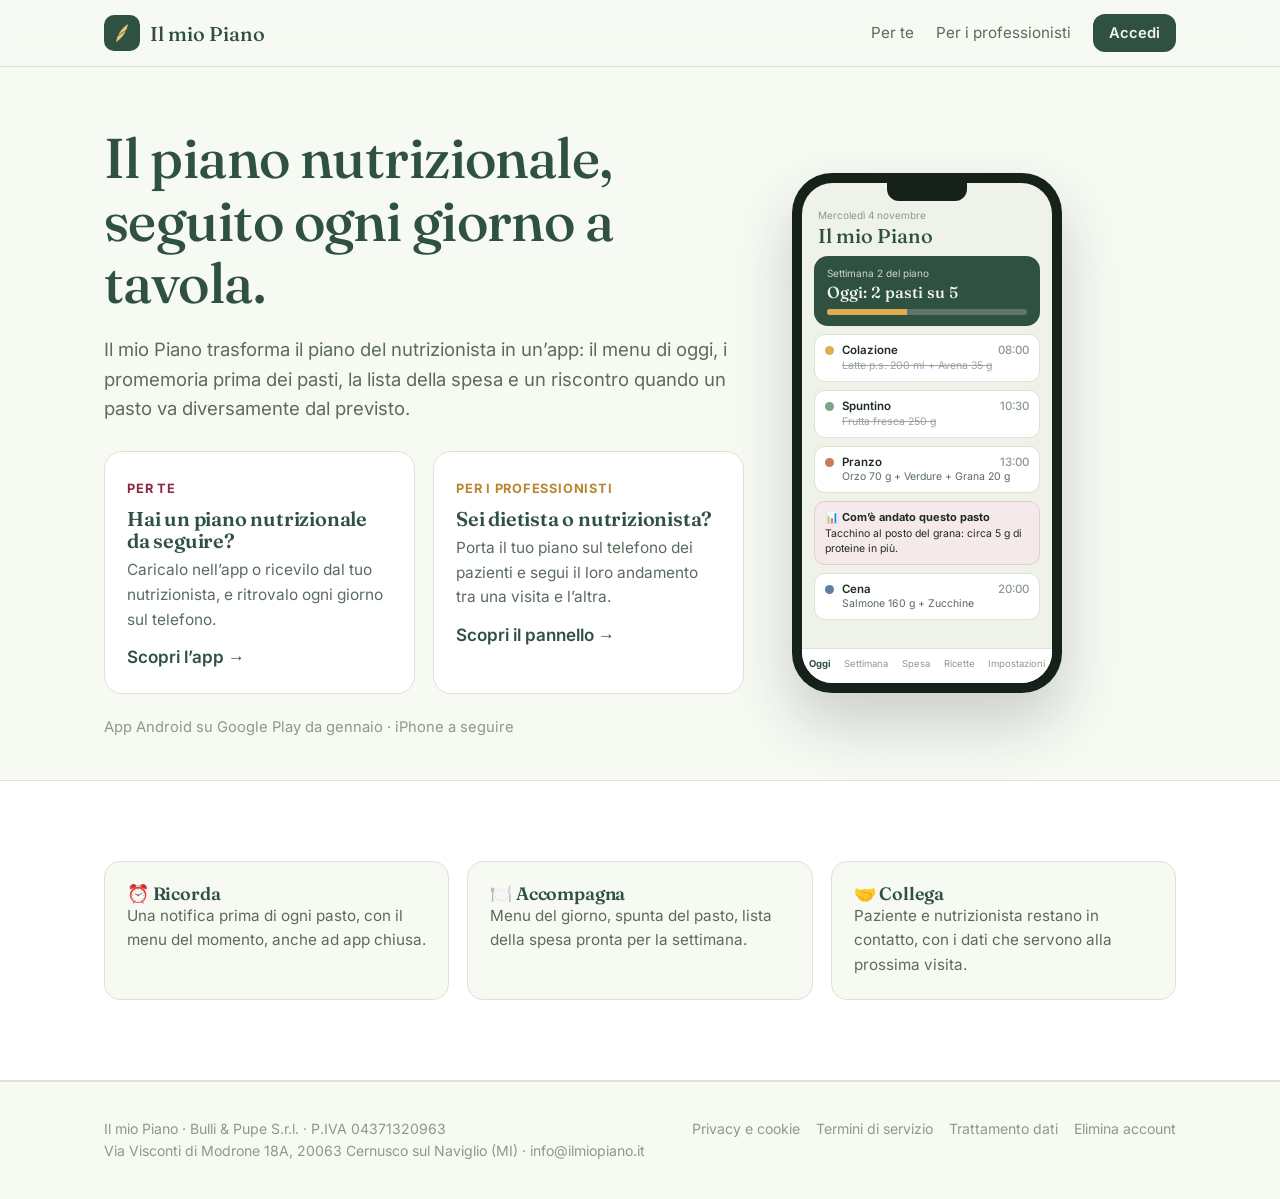
==== commit e1028f28: "Add files via upload" ====
--- a/index.html
+++ b/index.html
@@ -51,6 +51,11 @@
 .nav nav a{text-decoration:none;color:var(--soft)}
 .nav nav a[aria-current="page"]{color:var(--accent);font-weight:600}
 .nav .btn{padding:10px 16px;font-size:.92rem}
+.nav nav a.btn{color:var(--accent-ink)}
+.nav nav a,.brand b{white-space:nowrap}
+.nav .corto{display:none}
+@media(max-width:560px){.nav .lungo{display:none}.nav .corto{display:inline}.nav nav{gap:12px;font-size:.86rem}.nav .btn{padding:8px 12px}.brand b{font-size:1.1rem}}
+@media(max-width:420px){.brand b{display:none}}
 @media(max-width:720px){.nav nav a.extra{display:none}.nav nav{gap:14px;font-size:.88rem}}
 .vista{display:none}.vista.attiva{display:block}
 .hero{padding:60px 0 40px}
@@ -151,7 +156,7 @@
     <a class="brand" href="#home"><img class="mark" src="logo.png" alt="" width="36" height="36"><b>Il mio Piano</b></a>
     <nav aria-label="Principale">
       <a href="#pazienti" data-v="pazienti">Per te</a>
-      <a href="professionisti.html">Per i professionisti</a>
+      <a href="professionisti.html"><span class="lungo">Per i professionisti</span><span class="corto">Professionisti</span></a>
       <a class="btn" href="https://app.ilmiopiano.it">Accedi</a>
     </nav>
   </div>
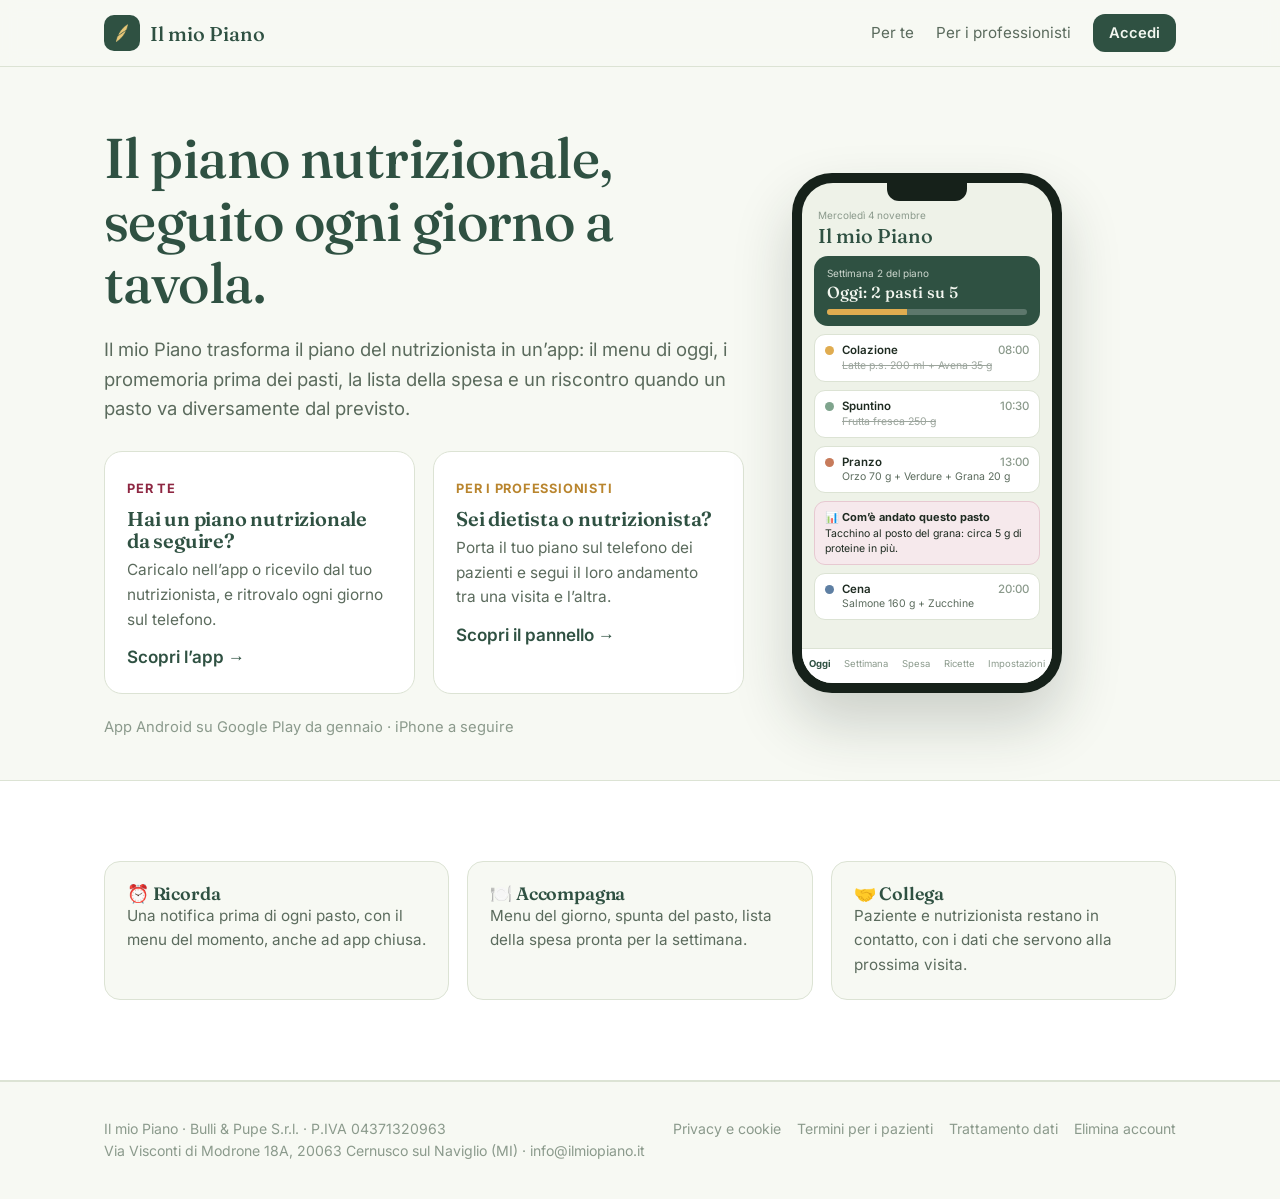
==== commit 124e907a: "Add files via upload" ====
--- a/index.html
+++ b/index.html
@@ -327,7 +327,7 @@
     <div>Il mio Piano · Bulli &amp; Pupe S.r.l. · P.IVA 04371320963<br>Via Visconti di Modrone 18A, 20063 Cernusco sul Naviglio (MI) · info@ilmiopiano.it</div>
     <nav aria-label="Documenti">
       <a href="privacy.html">Privacy e cookie</a>
-      <a href="termini.html">Termini di servizio</a>
+      <a href="termini-pazienti.html">Termini per i pazienti</a>
       <a href="accordo-trattamento-dati.html">Trattamento dati</a>
       <a href="elimina-account.html">Elimina account</a>
     </nav>
